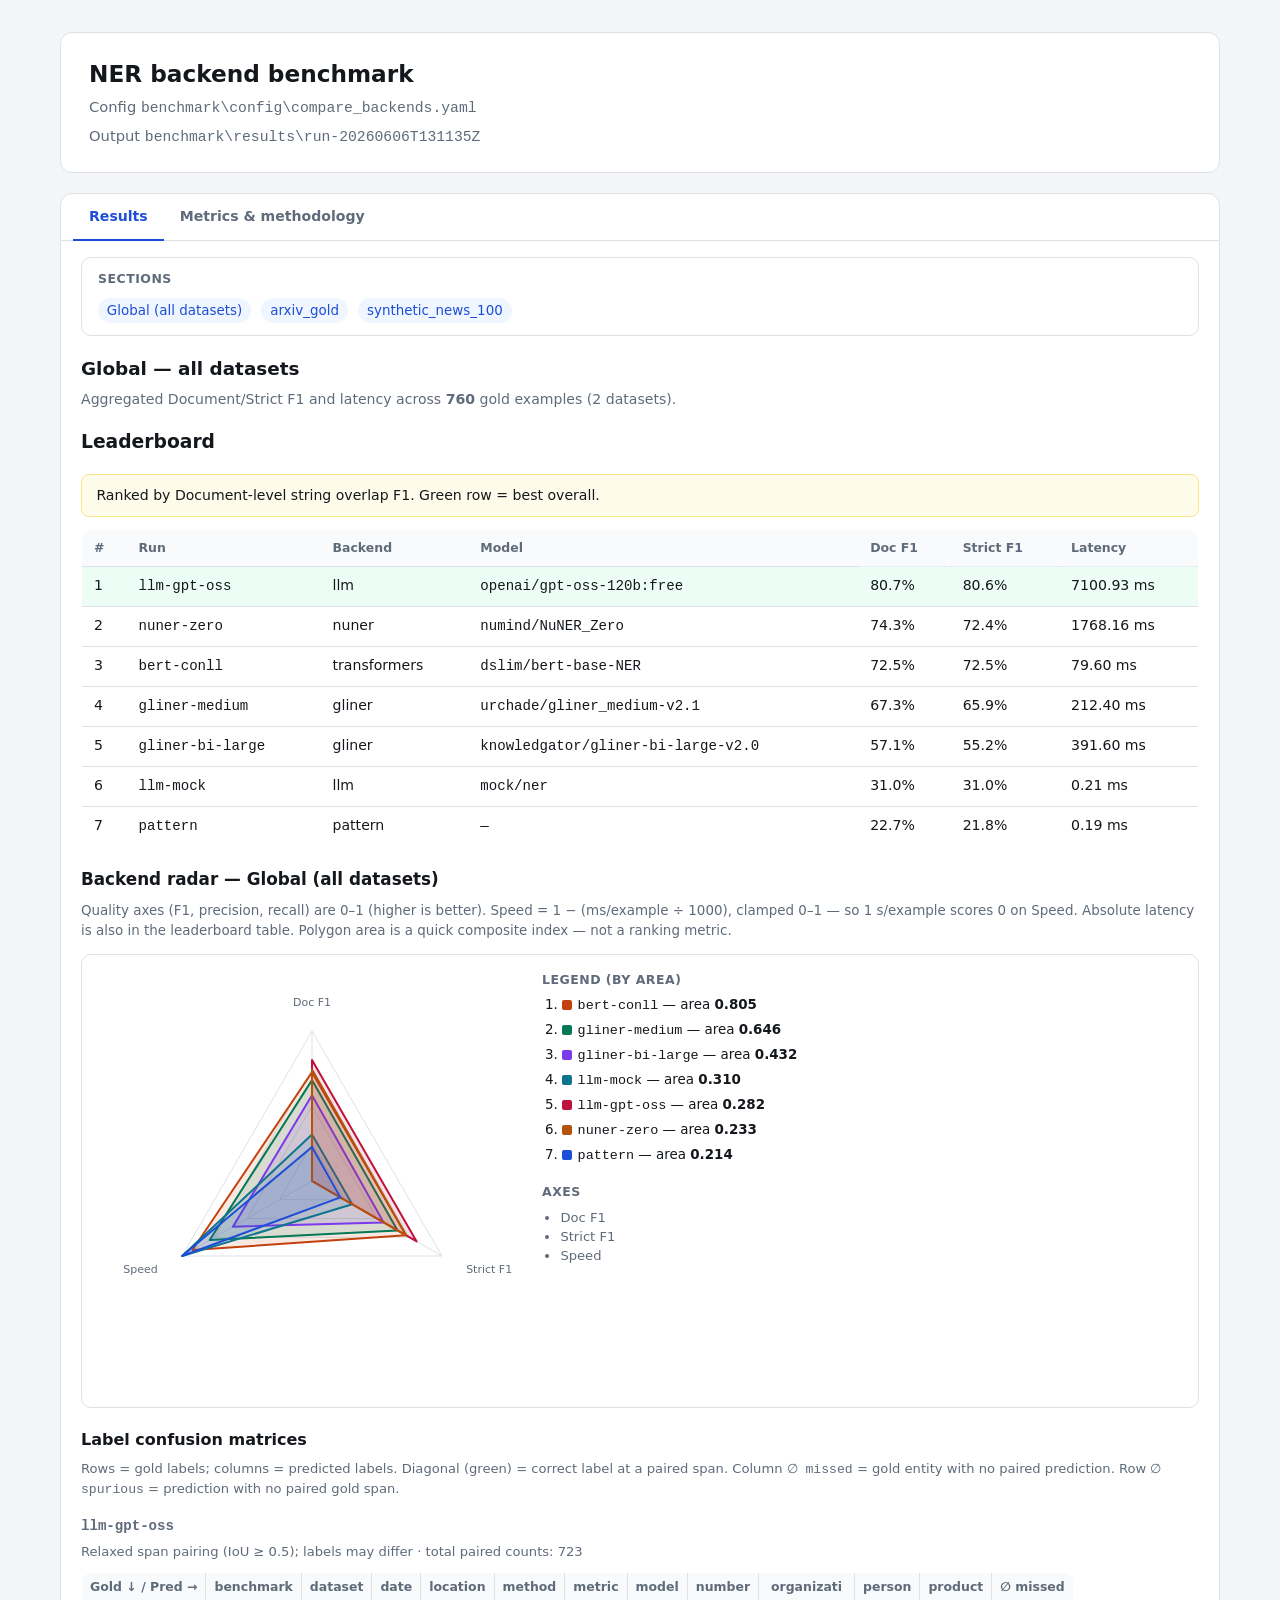
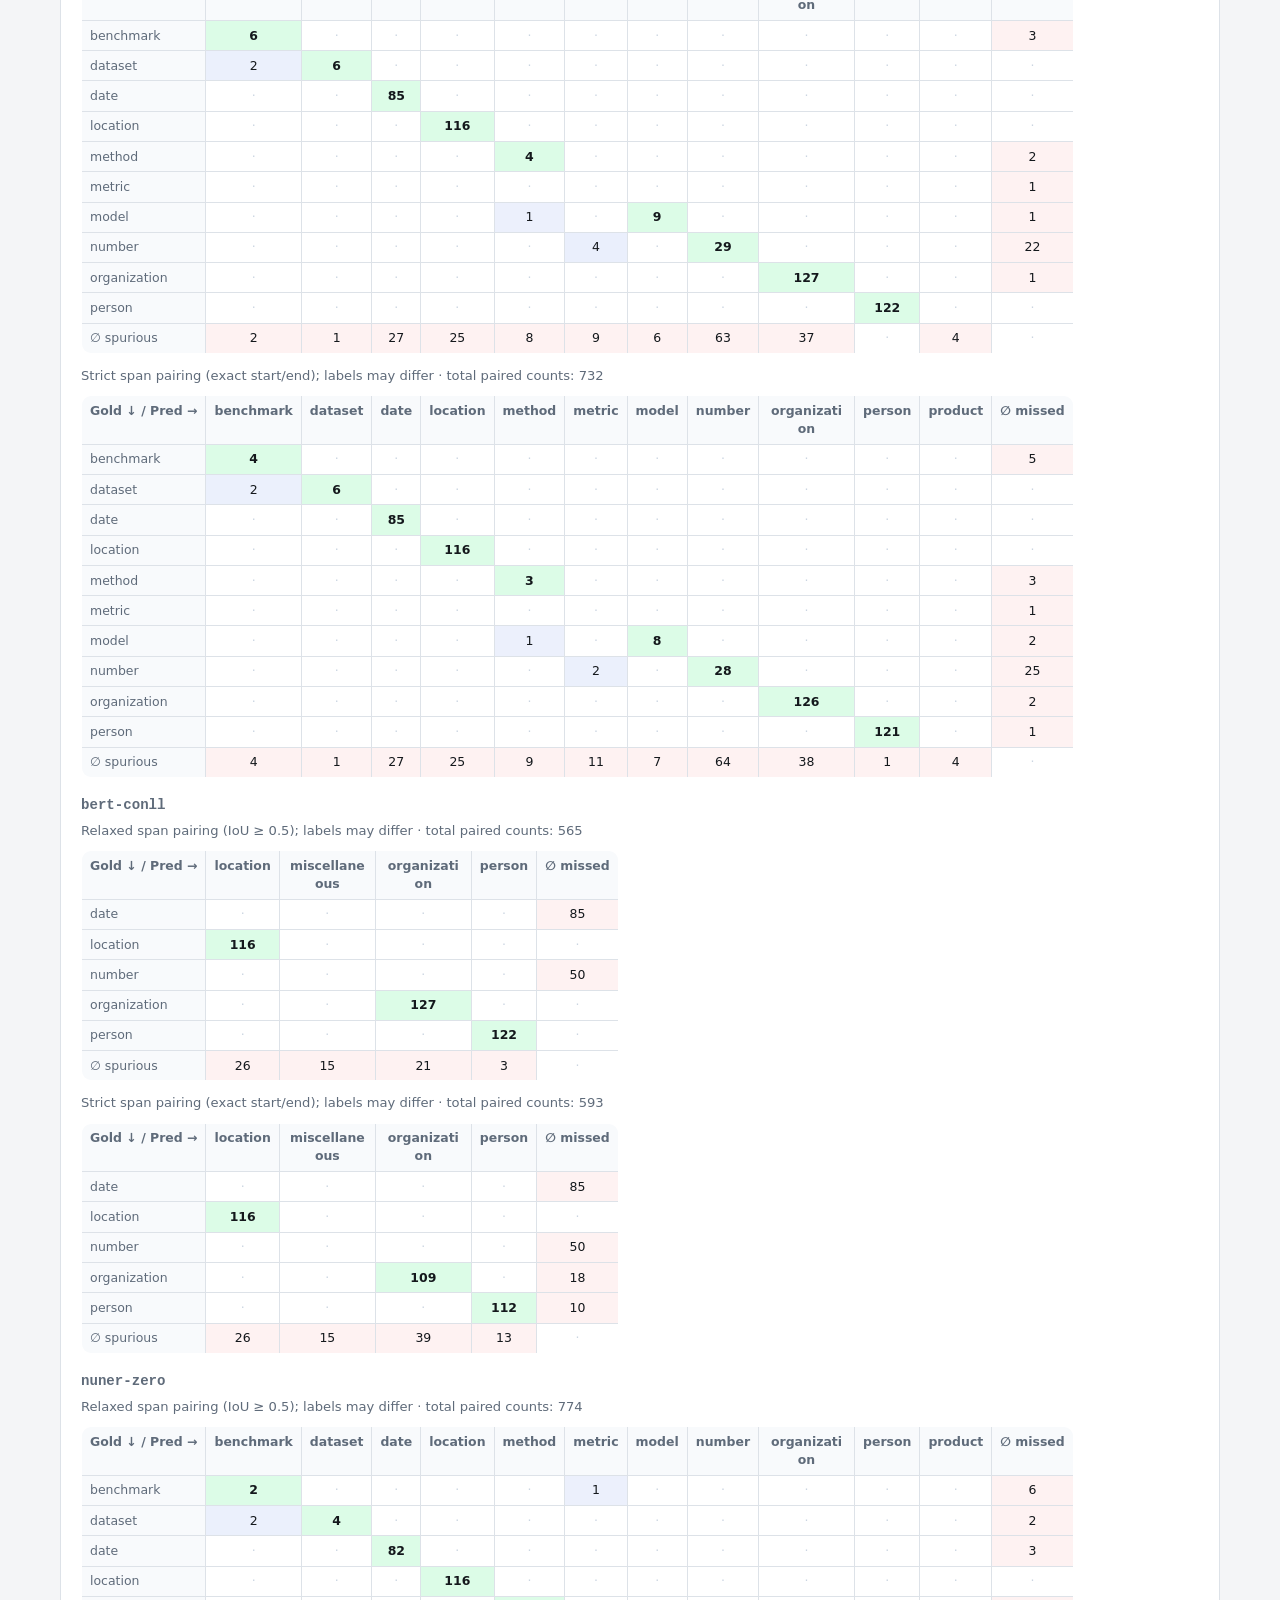
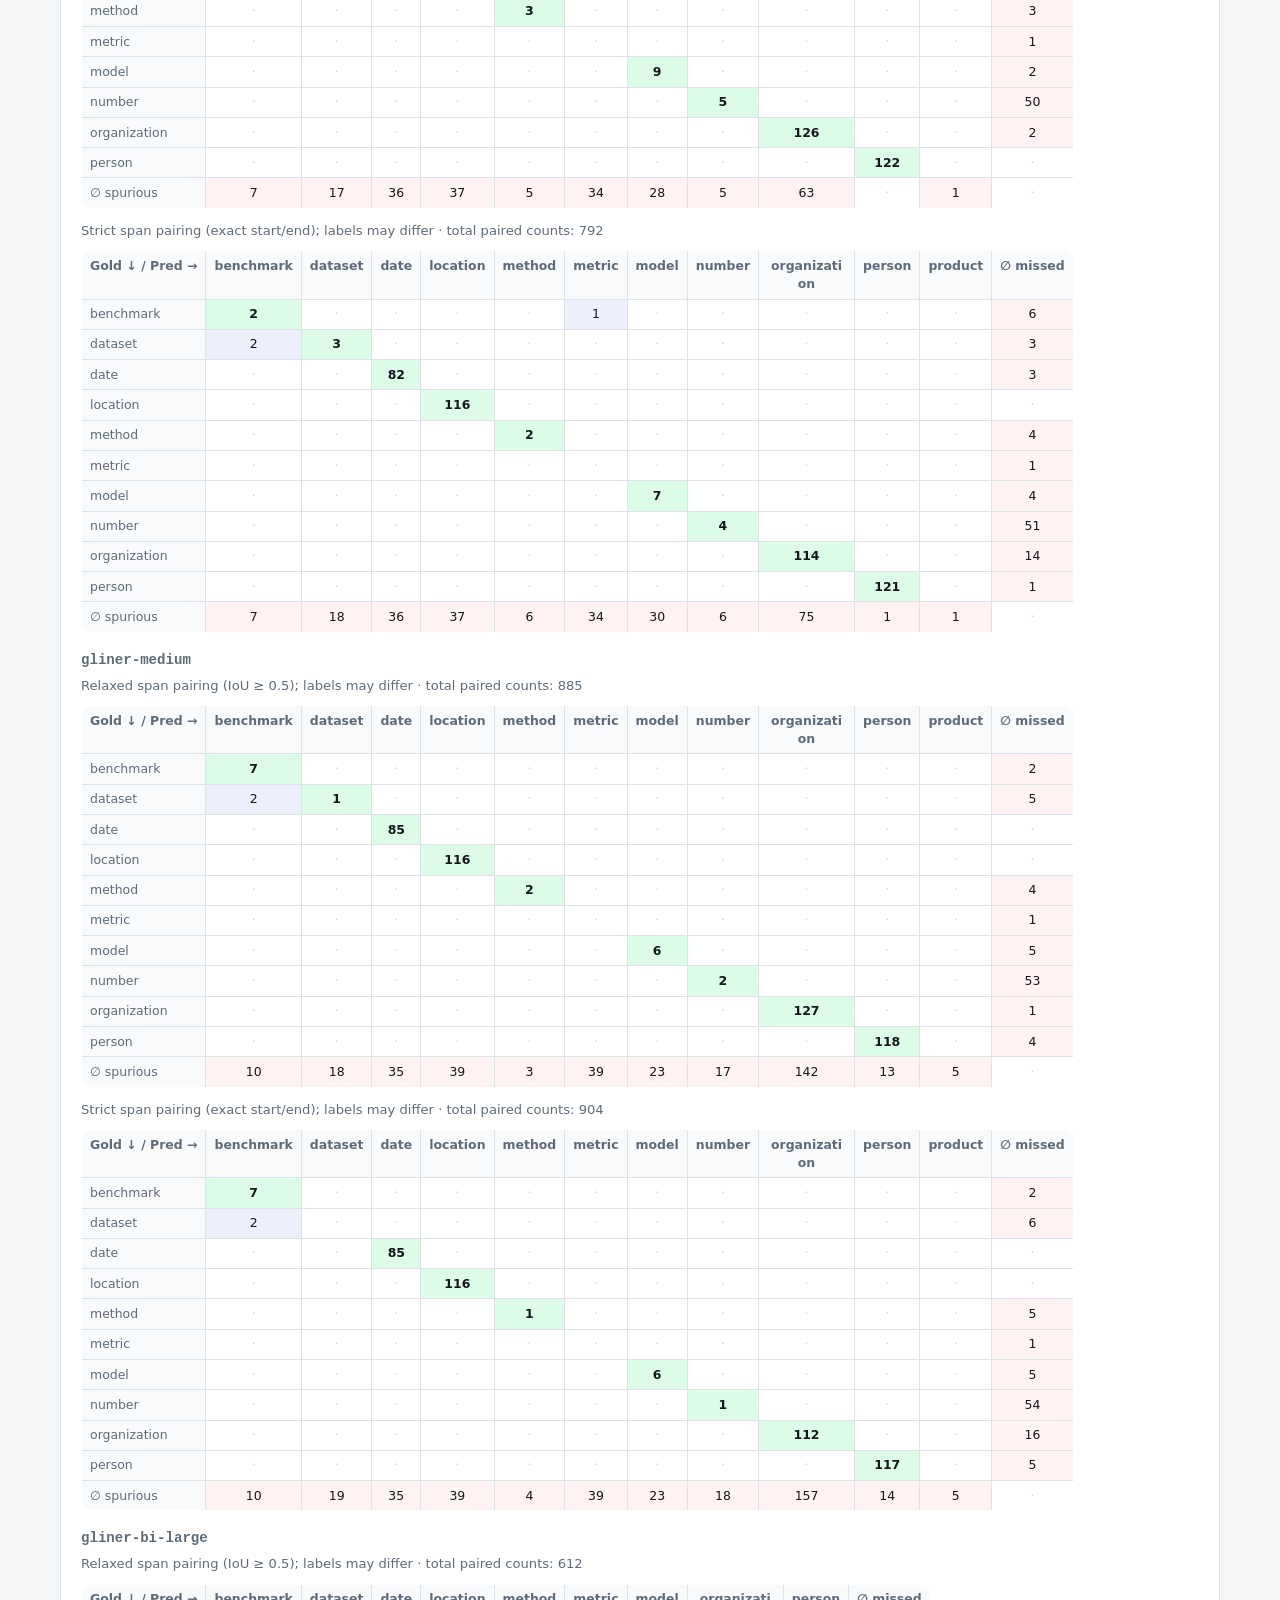
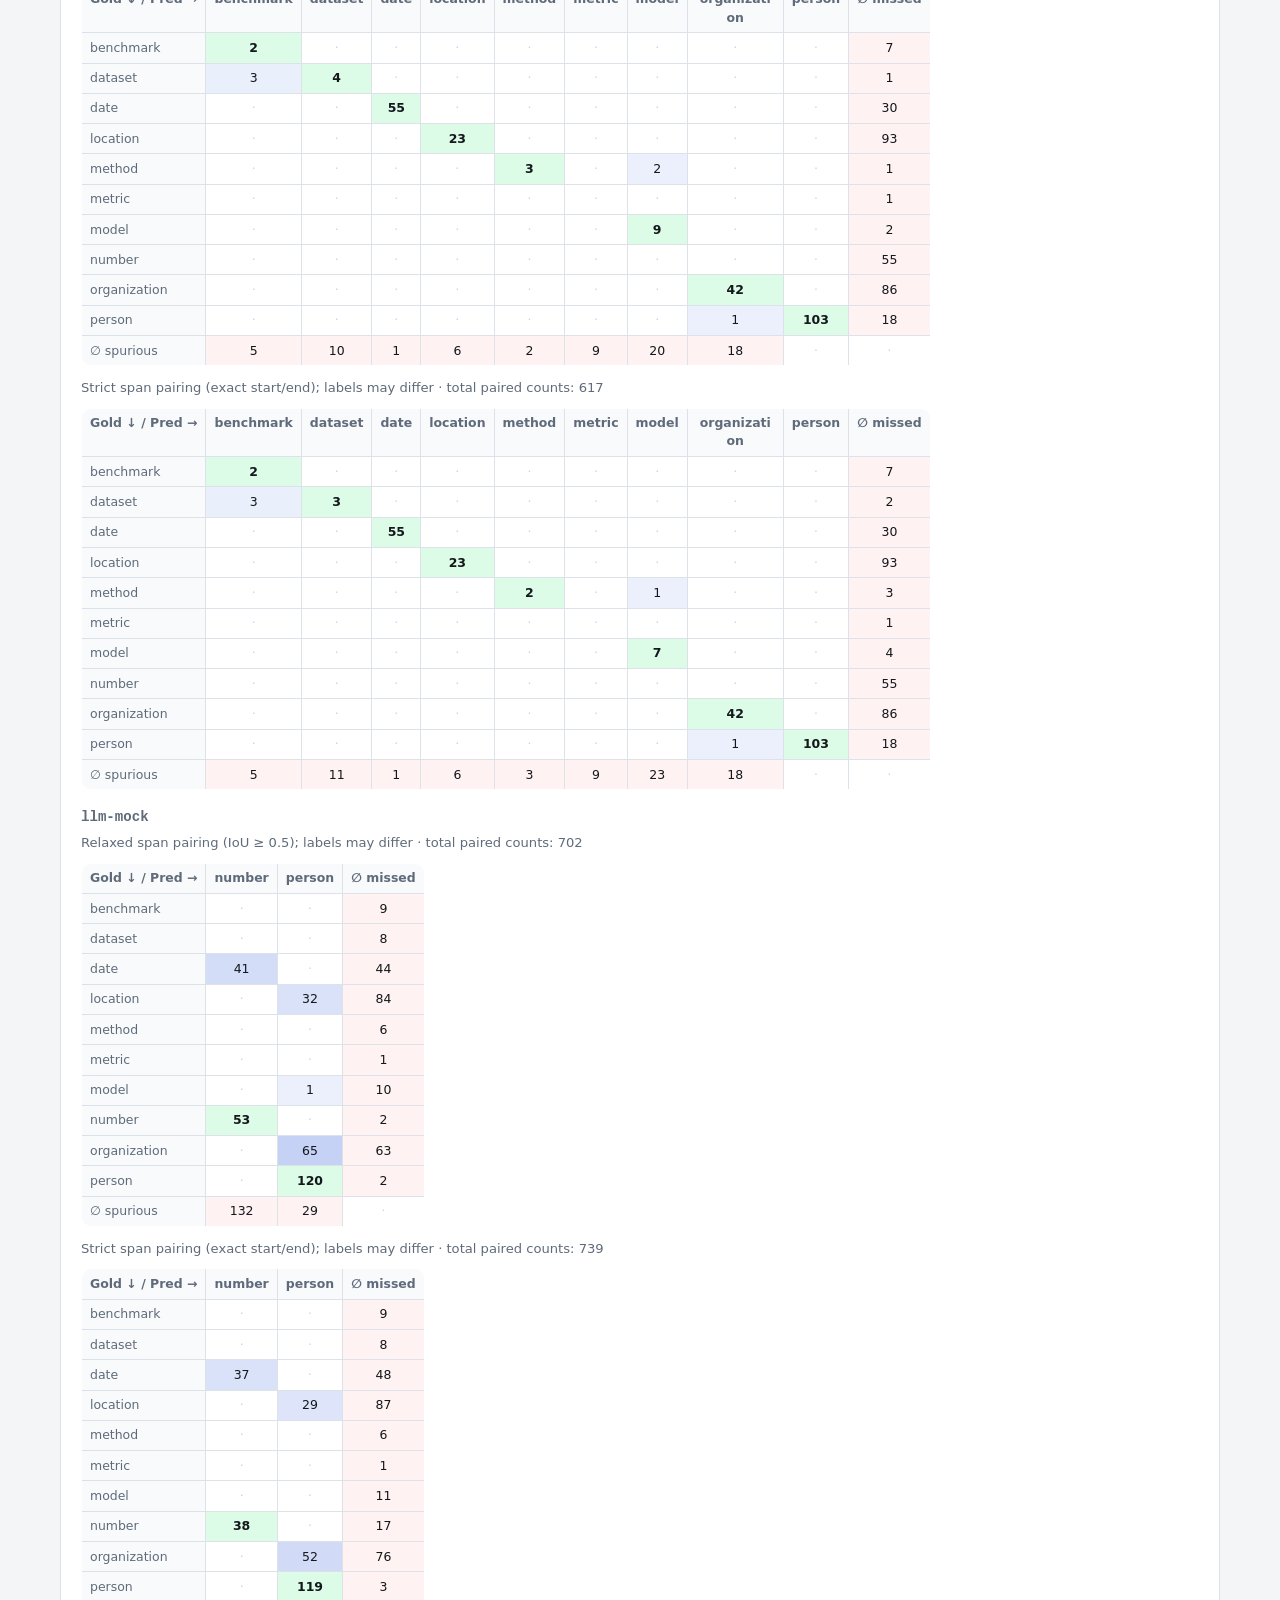
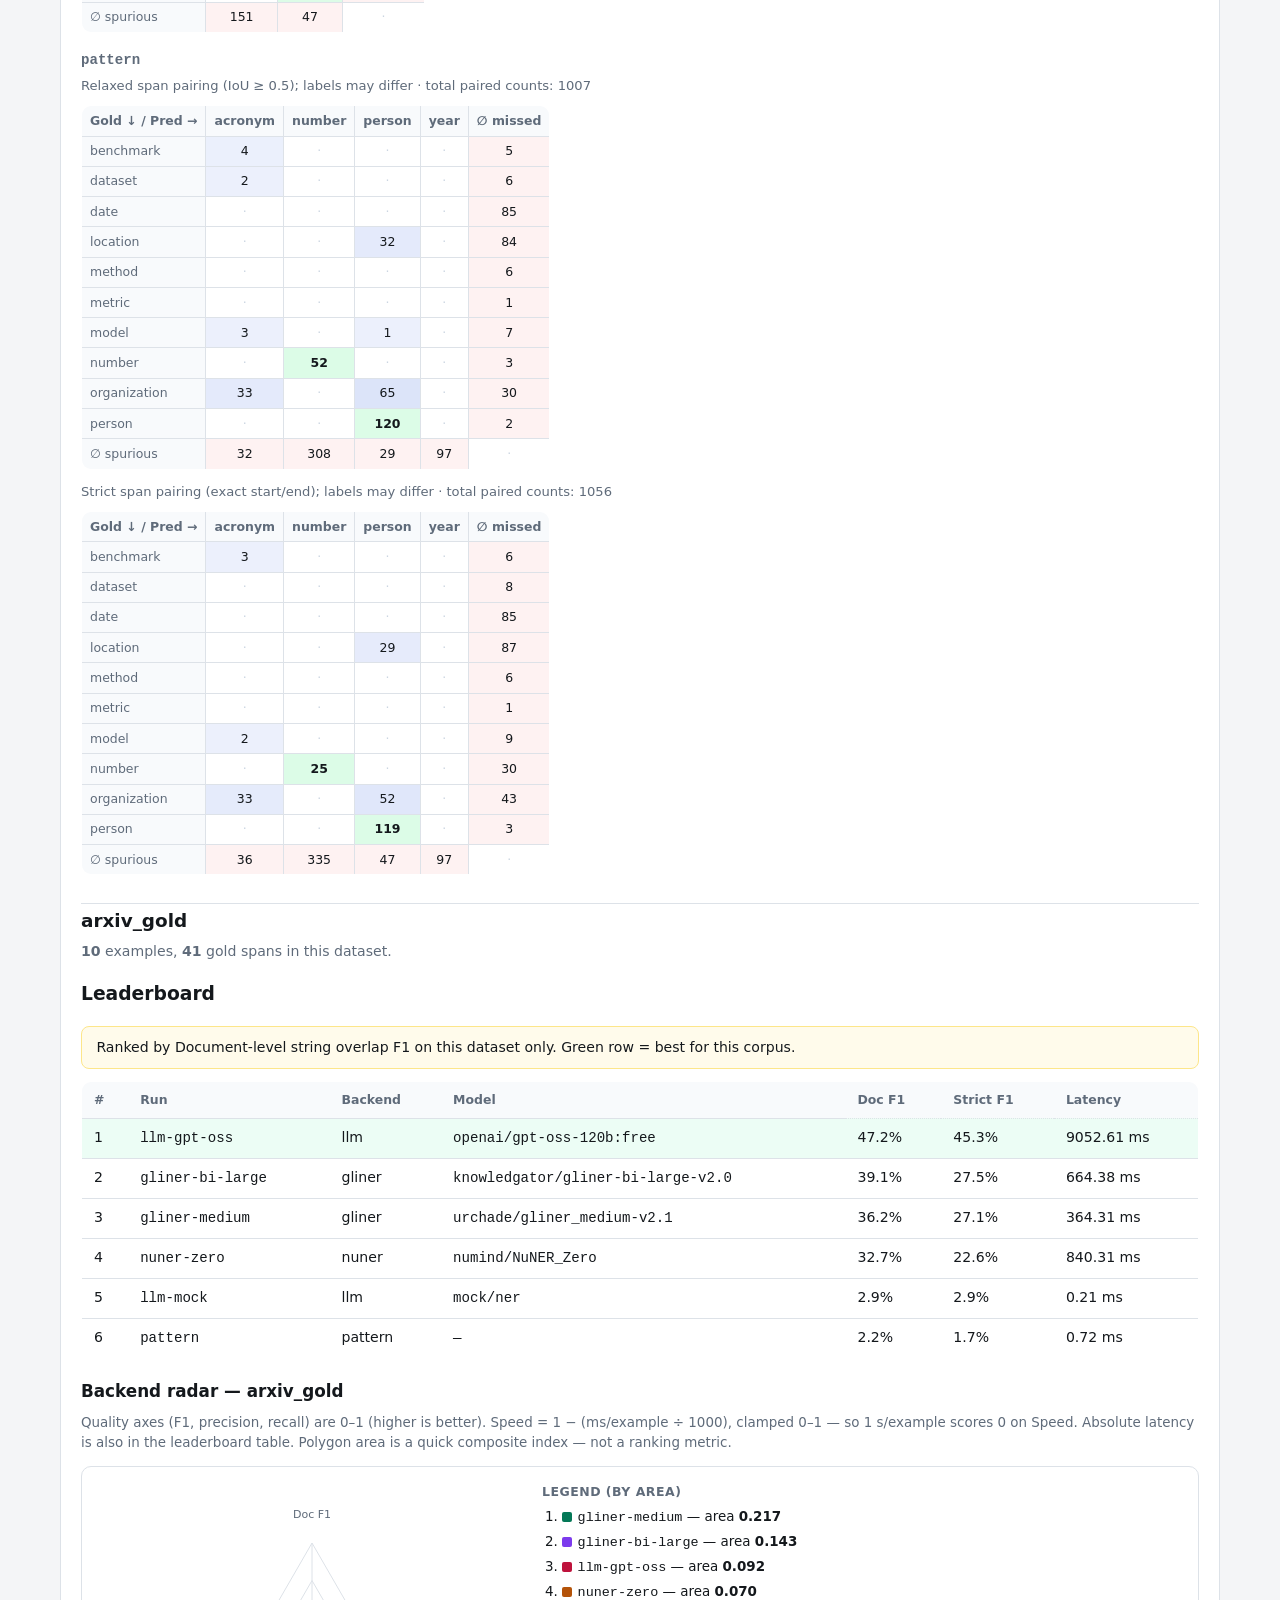
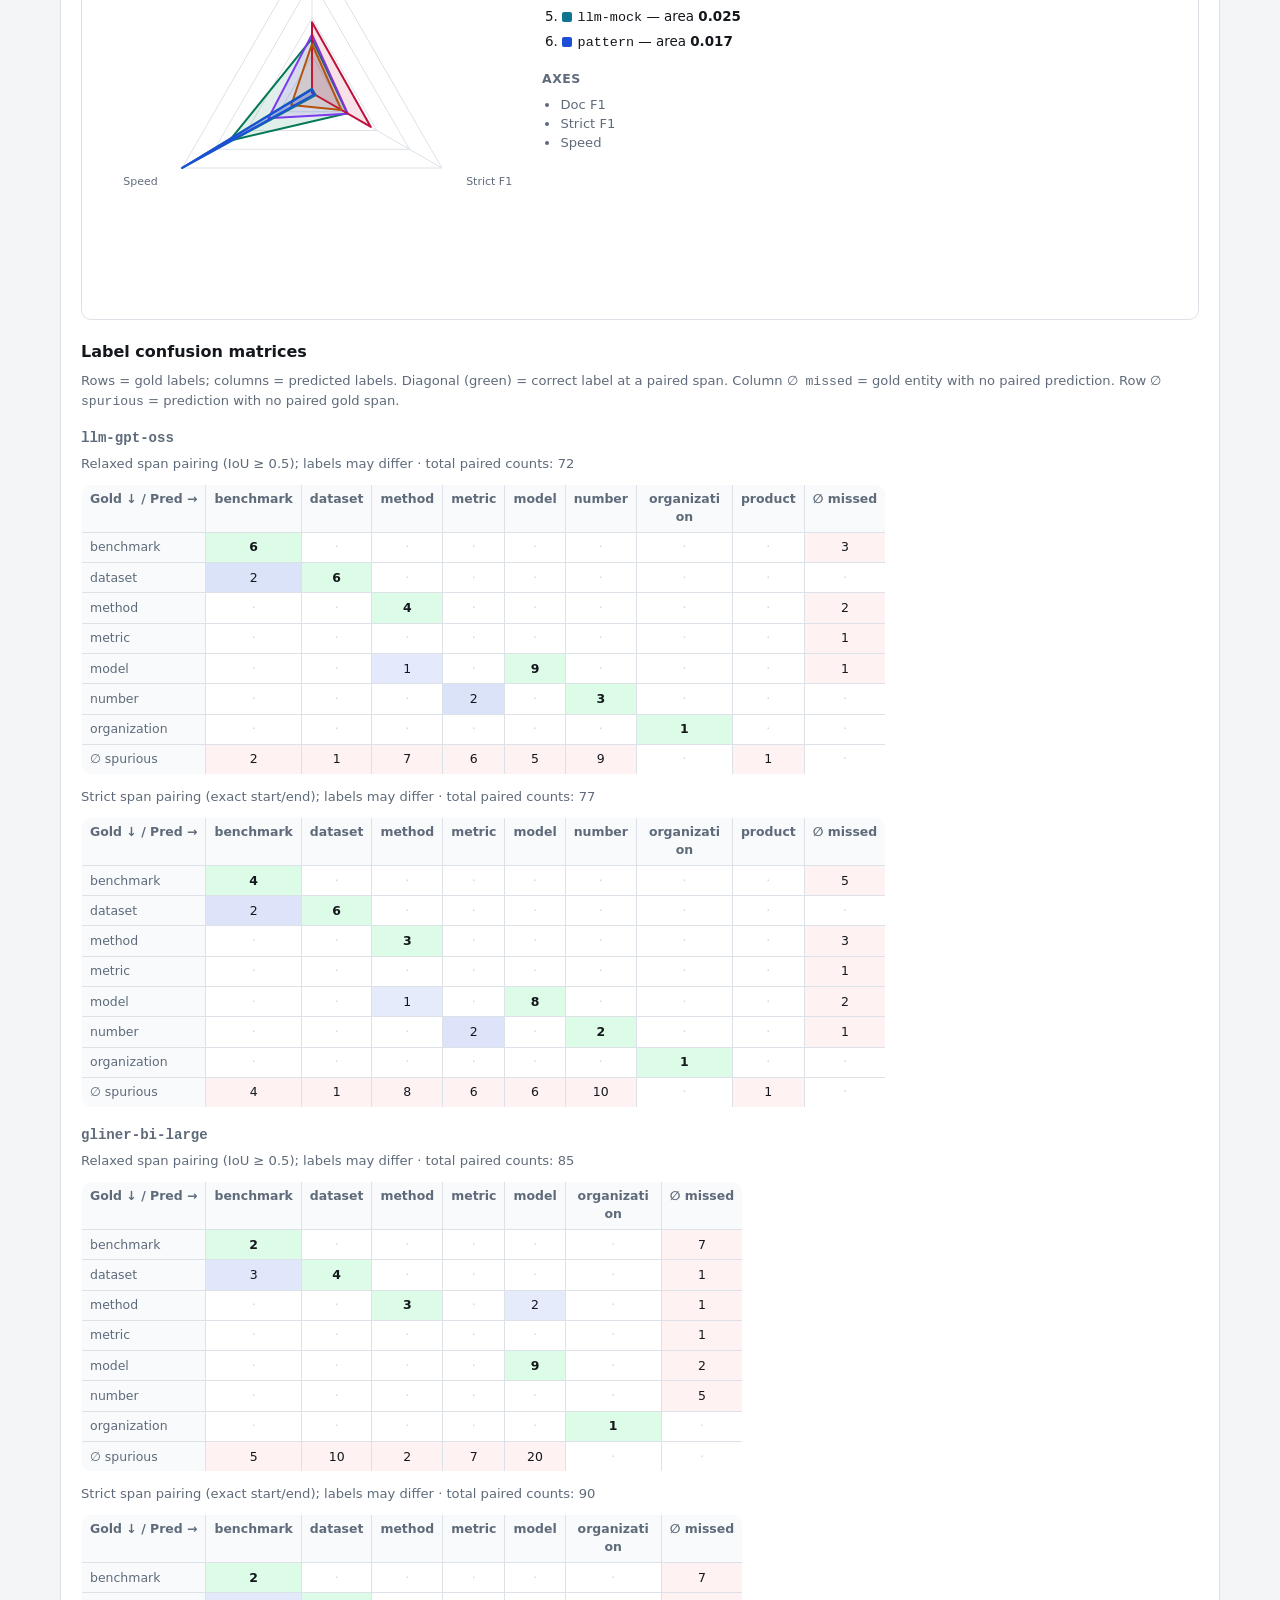
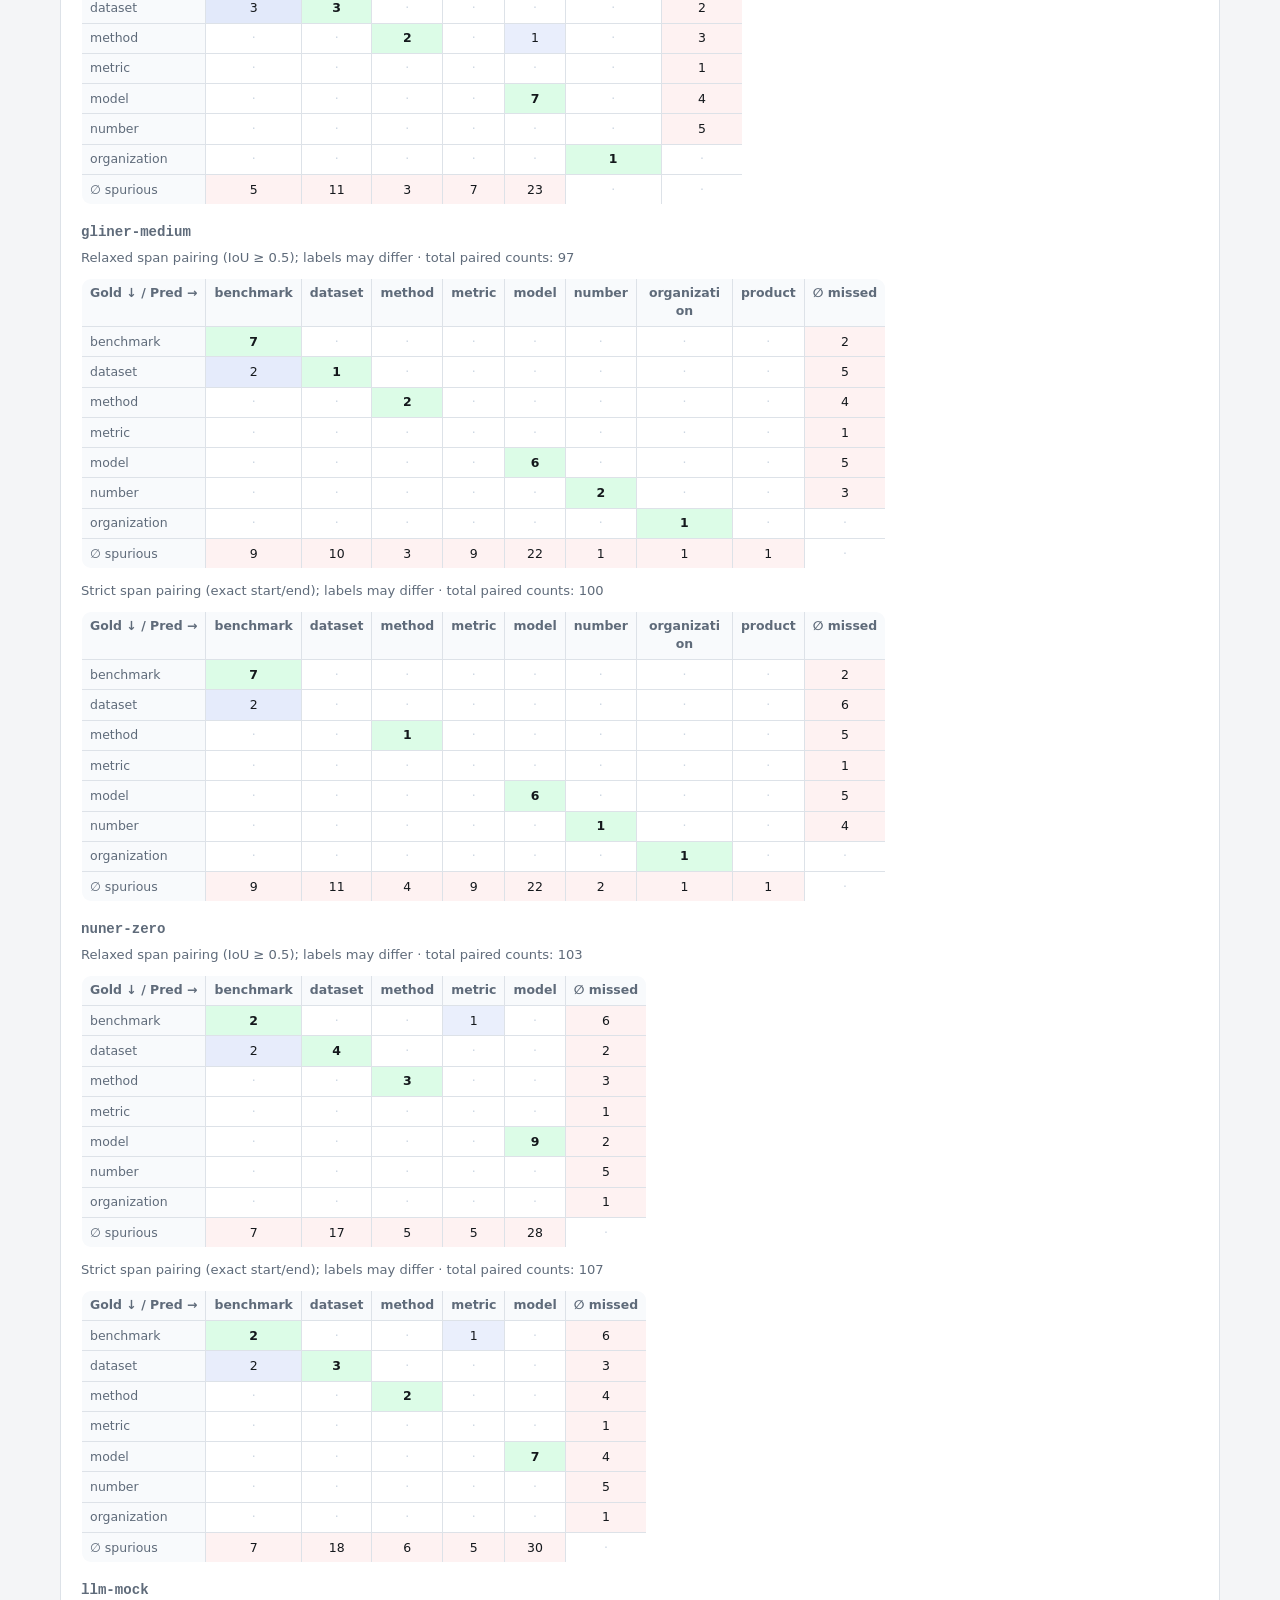
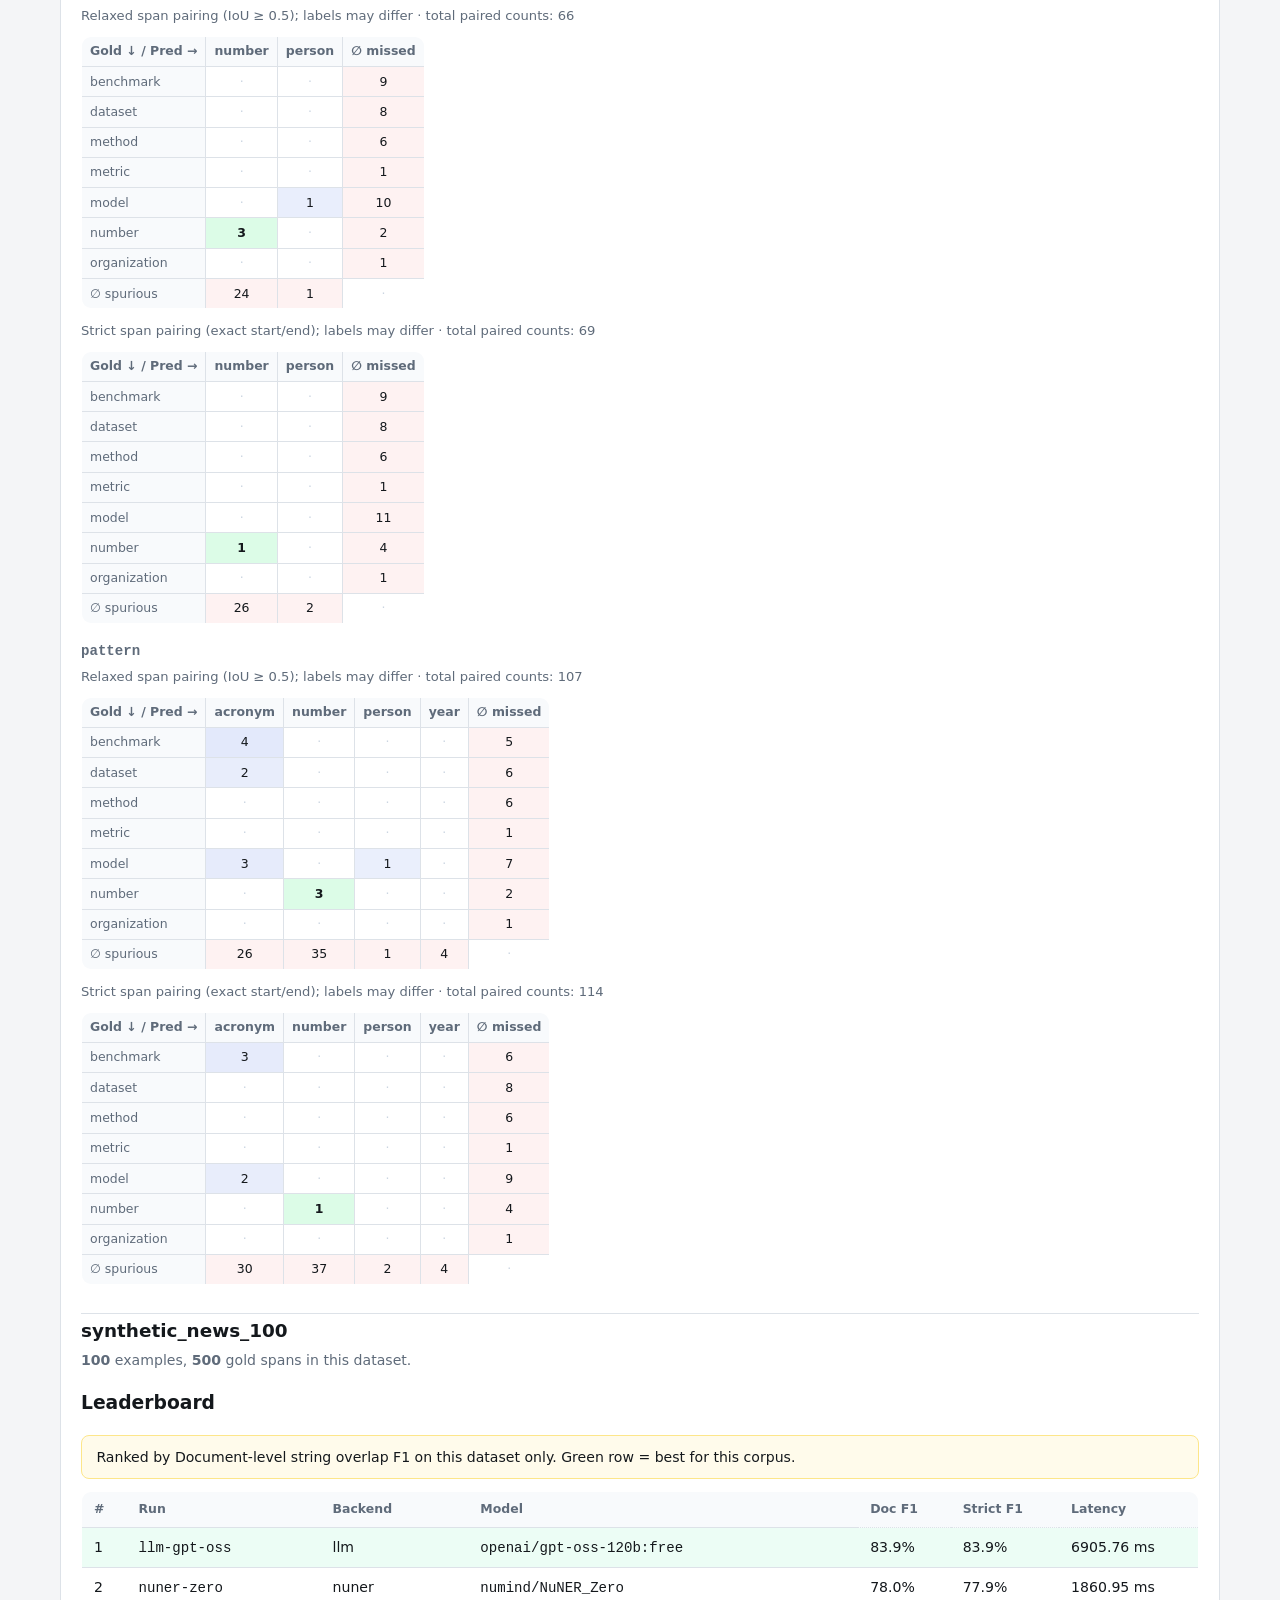
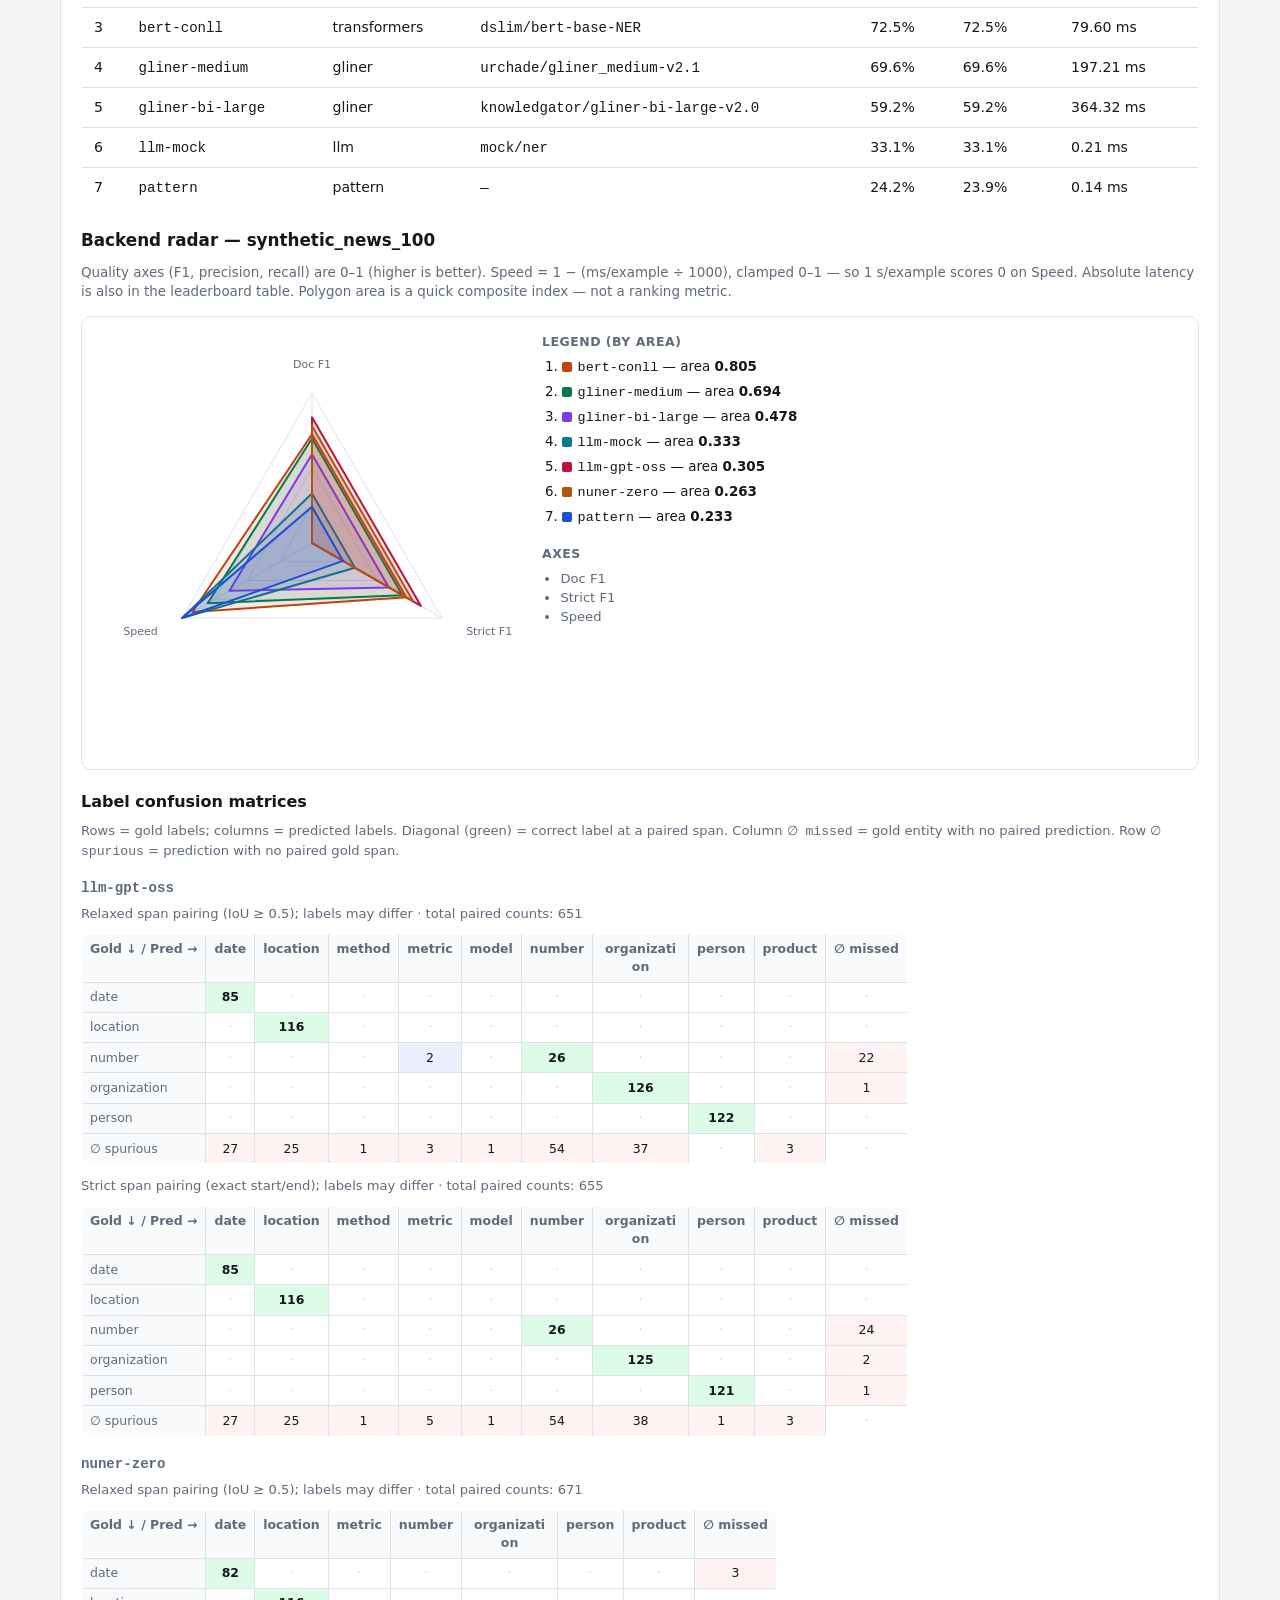
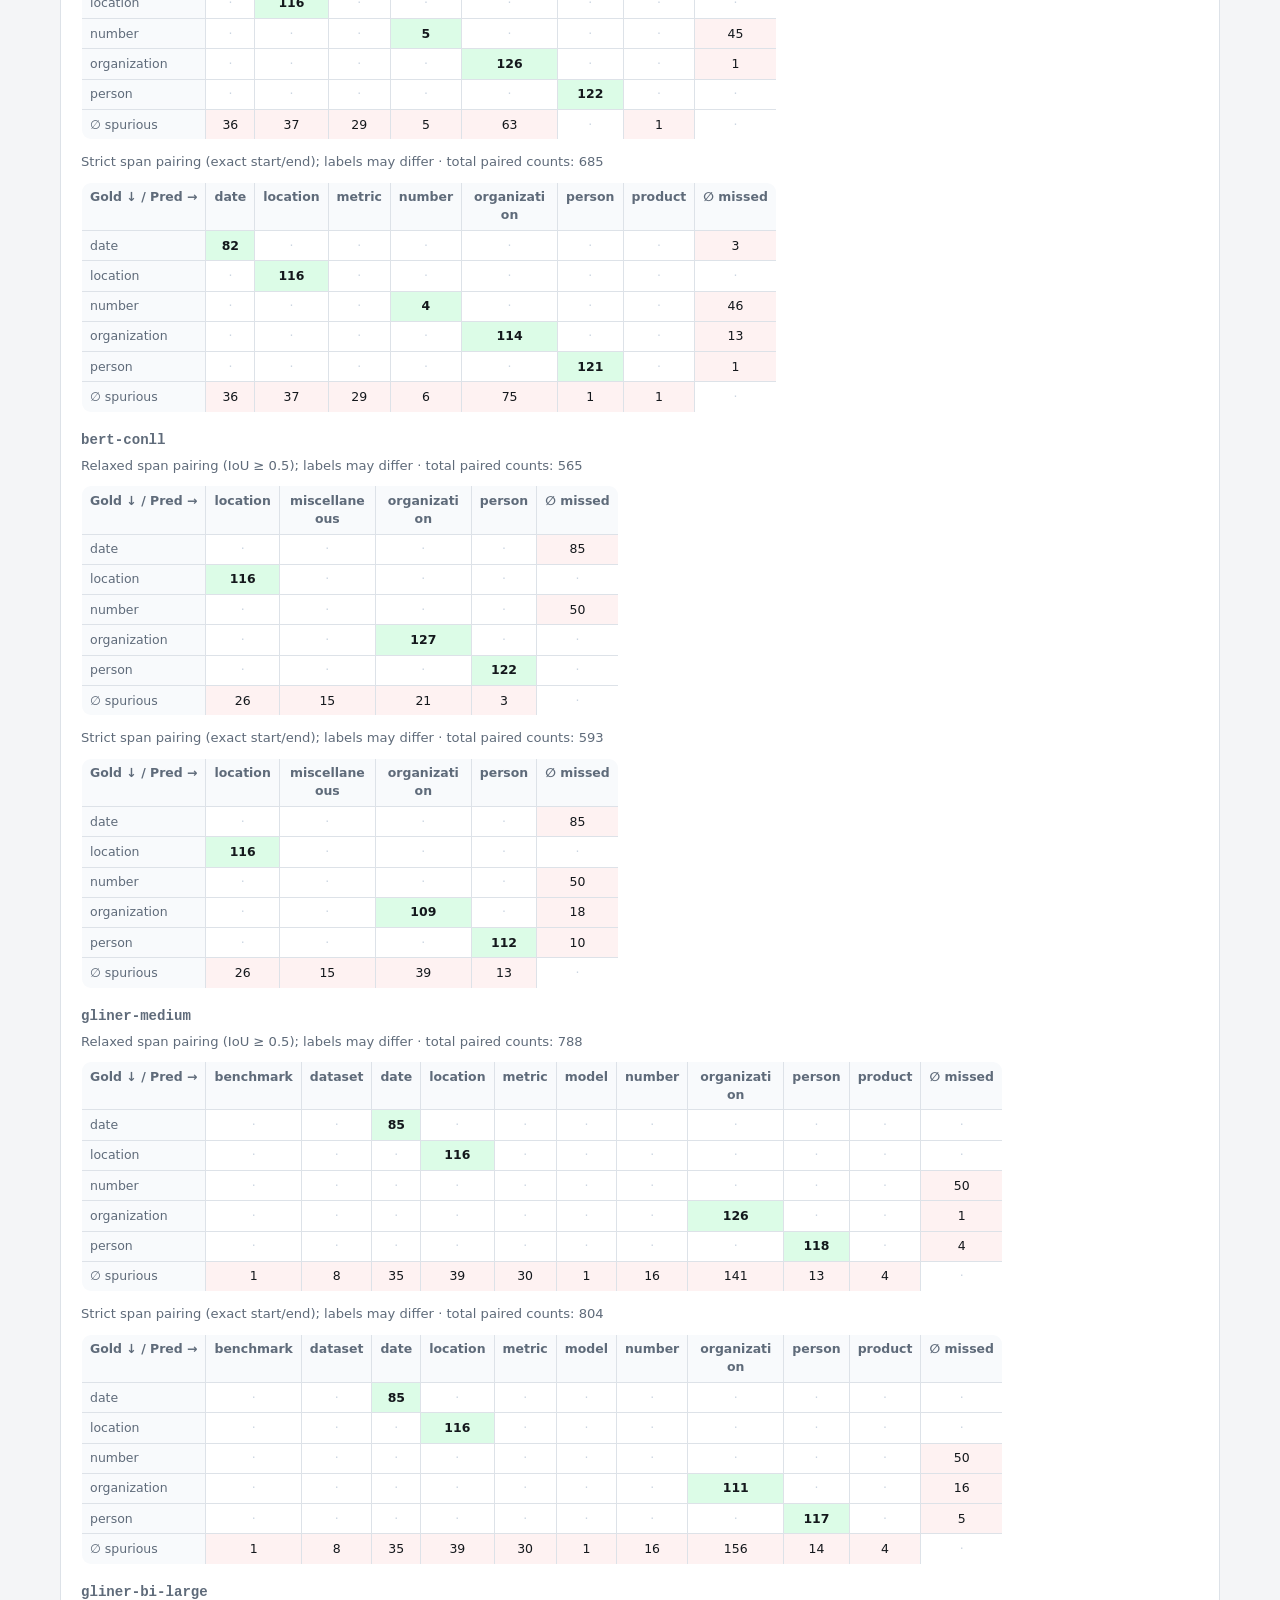
==== docs/benchmark-report/index.html @ 2d3ee268 "Add static benchmark report snapshot under docs/benchmark-report. Commit latest compare_backends res" ====
<!DOCTYPE html>
<html lang="en">
<head>
  <meta charset="utf-8" />
  <meta name="viewport" content="width=device-width, initial-scale=1" />
  <title>NER backend benchmark — ner-detector</title>
  <style>
    
    :root {
      --bg: #f4f5f7;
      --surface: #fff;
      --text: #14181c;
      --muted: #5f6b7a;
      --border: #dde2e8;
      --accent: #1d4ed8;
      --rank1: #ecfdf5;
    }
    * { box-sizing: border-box; }
    body {
      margin: 0;
      font-family: "Segoe UI", system-ui, sans-serif;
      background: var(--bg);
      color: var(--text);
      line-height: 1.45;
    }
    .wrap { max-width: 1200px; margin: 0 auto; padding: 2rem 1.25rem 3rem; }
    header.page {
      background: var(--surface);
      border: 1px solid var(--border);
      border-radius: 12px;
      padding: 1.5rem 1.75rem;
      margin-bottom: 1.25rem;
    }
    header.page h1 { margin: 0; font-size: 1.45rem; font-weight: 600; }
    header.page .sub { color: var(--muted); font-size: 0.92rem; margin: 0.35rem 0 0; }
    .notice {
      background: #fffbeb;
      border: 1px solid #fde68a;
      border-radius: 8px;
      padding: 0.65rem 0.9rem;
      font-size: 0.88rem;
      margin-bottom: 1rem;
    }
    section.block { margin-bottom: 1.5rem; }
    section.block h2 { font-size: 1.05rem; margin: 0 0 0.65rem; font-weight: 600; }
    table {
      width: 100%;
      border-collapse: collapse;
      background: var(--surface);
      border: 1px solid var(--border);
      border-radius: 10px;
      overflow: hidden;
      font-size: 0.88rem;
    }
    th, td {
      padding: 0.55rem 0.75rem;
      text-align: left;
      border-bottom: 1px solid var(--border);
      vertical-align: top;
    }
    th {
      background: #f8fafc;
      color: var(--muted);
      font-size: 0.78rem;
      font-weight: 600;
    }
    tr:last-child td { border-bottom: none; }
    tr.rank-1 { background: var(--rank1); }
    footer {
      margin-top: 1.5rem;
      text-align: center;
      font-size: 0.78rem;
      color: var(--muted);
    }
    th[title] { cursor: help; border-bottom: 1px dotted var(--border); }
    .report-tabs section.block { margin-bottom: 1.25rem; }
    .report-tabs section.block:last-child { margin-bottom: 0; }
    .report-tabs .notice { margin-bottom: 0.75rem; }
    .report-index {
      display: flex; flex-wrap: wrap; gap: 0.45rem 0.65rem;
      background: var(--surface); border: 1px solid var(--border);
      border-radius: 10px; padding: 0.75rem 1rem; margin-bottom: 1.25rem;
    }
    .report-index a {
      font-size: 0.84rem; color: var(--accent); text-decoration: none;
      padding: 0.2rem 0.55rem; border-radius: 999px; background: #eff6ff;
    }
    .report-index a:hover { text-decoration: underline; }
    .report-index .index-label {
      width: 100%; margin: 0 0 0.15rem; font-size: 0.78rem; font-weight: 600;
      color: var(--muted); text-transform: uppercase; letter-spacing: 0.04em;
    }
    .dataset-section {
      scroll-margin-top: 1rem;
      padding-top: 0.25rem;
      border-top: 1px solid var(--border);
      margin-top: 1.75rem;
    }
    .dataset-section:first-of-type { border-top: none; margin-top: 0; padding-top: 0; }
    .dataset-section > h2 { font-size: 1.15rem; margin: 0 0 0.35rem; }
    .dataset-section .section-sub {
      color: var(--muted); font-size: 0.88rem; margin: 0 0 0.85rem;
    }

    .confusion-section { margin-top: 1.25rem; }
    .confusion-section h3 { font-size: 1rem; margin: 0 0 0.5rem; }
    .confusion-section h4 {
      font-size: 0.88rem; font-weight: 600; margin: 1rem 0 0.35rem;
      color: var(--muted);
    }
    .confusion-note {
      font-size: 0.82rem; color: var(--muted); margin: 0 0 0.65rem;
    }
    .confusion-wrap {
      overflow-x: auto; margin-bottom: 0.75rem;
    }
    table.confusion-matrix {
      width: auto; min-width: 280px; border-collapse: collapse;
      font-size: 0.78rem;
    }
    table.confusion-matrix th, table.confusion-matrix td {
      padding: 0.35rem 0.5rem; text-align: center; border: 1px solid var(--border);
      min-width: 2.5rem;
    }
    table.confusion-matrix th.corner {
      text-align: left; background: #f8fafc; font-weight: 600;
    }
    table.confusion-matrix th.col-head {
      writing-mode: horizontal-tb; max-width: 6rem;
      word-break: break-word; background: #f8fafc;
    }
    table.confusion-matrix th.row-head {
      text-align: left; background: #f8fafc; font-weight: 500;
      white-space: nowrap;
    }
    table.confusion-matrix td.cell-zero { color: #cbd5e1; }
    table.confusion-matrix td.cell-hit {
      background: #dcfce7; font-weight: 600;
    }
    table.confusion-matrix td.cell-off {
      background: #fff7ed;
    }
    table.confusion-matrix td.cell-miss, table.confusion-matrix td.cell-spurious {
      background: #fef2f2;
    }

    
    .report-tabs {
      background: var(--surface);
      border: 1px solid var(--border);
      border-radius: 12px;
      padding: 0 0 1.25rem;
      margin-bottom: 1.25rem;
    }
    .report-tabs > input.tab-input {
      position: absolute;
      opacity: 0;
      pointer-events: none;
    }
    .tab-bar {
      display: flex;
      gap: 0;
      border-bottom: 1px solid var(--border);
      padding: 0 0.75rem;
    }
    .tab-bar label {
      display: inline-block;
      padding: 0.75rem 1rem;
      margin-bottom: -1px;
      cursor: pointer;
      font-size: 0.88rem;
      font-weight: 600;
      color: var(--muted);
      border-bottom: 2px solid transparent;
    }
    .tab-bar label:hover { color: var(--text); }
    .report-tabs .tab-panel {
      display: none;
      padding: 1rem 1.25rem 0;
    }
    .method-body { font-size: 0.84rem; color: var(--muted); max-width: none; }
    .method-lead { margin: 0 0 0.65rem; color: var(--text); }
    .method-caveat {
      margin: 0 0 0.65rem; padding: 0.5rem 0.65rem; background: #fffbeb;
      border: 1px solid #fde68a; border-radius: 6px; font-size: 0.82rem;
    }
    .method-body h3 {
      margin: 0.85rem 0 0.35rem; font-size: 0.78rem; font-weight: 600; color: var(--text);
      text-transform: uppercase; letter-spacing: 0.04em;
    }
    .method-body dl { margin: 0; }
    .method-body dt { font-weight: 600; color: var(--text); margin-top: 0.45rem; font-size: 0.84rem; }
    .method-body dd { margin: 0.1rem 0 0; line-height: 1.4; }
    .method-body p { margin: 0.35rem 0 0; line-height: 1.45; }
    .method-body a { color: var(--accent); text-decoration: none; }
    .method-body a:hover { text-decoration: underline; }
    .method-body ul, .method-body ol { margin: 0.35rem 0 0; padding-left: 1.25rem; line-height: 1.45; }
    .method-body li { margin: 0.2rem 0; }
    .metric-block {
      margin: 1rem 0 0;
      padding: 0.85rem 1rem;
      background: #f8fafc;
      border: 1px solid var(--border);
      border-radius: 8px;
    }
    .metric-block h4 {
      margin: 0 0 0.5rem;
      font-size: 0.9rem;
      font-weight: 600;
      color: var(--text);
    }
    .metric-block p { margin: 0.4rem 0 0; }
    .metric-block p strong { color: var(--text); }
    .metric-block ul {
      margin: 0.35rem 0 0;
      padding-left: 1.25rem;
      line-height: 1.45;
    }
    .metric-block li { margin: 0.2rem 0; }
    .method-refs {
      margin-top: 1.25rem;
      padding-top: 1rem;
      border-top: 1px solid var(--border);
      font-size: 0.8rem;
    }
    .method-refs h3 { margin: 0 0 0.5rem; font-size: 0.78rem; }
    .method-refs ul { margin: 0; padding-left: 1.25rem; line-height: 1.5; }
    .run-spec {
      margin: 0.5rem 0 0;
      padding: 0.5rem 0.65rem;
      background: var(--surface);
      border: 1px solid var(--border);
      border-radius: 6px;
      font-size: 0.82rem;
    }
    .run-spec code { font-size: 0.8rem; }

    #ner-bench-results:checked ~ .tab-bar label[for="ner-bench-results"],
    #ner-bench-methodology:checked ~ .tab-bar label[for="ner-bench-methodology"] {
      color: var(--accent);
      border-bottom-color: var(--accent);
    }
    #ner-bench-results:checked ~ .tab-panel-results { display: block; }
    #ner-bench-methodology:checked ~ .tab-panel-methodology { display: block; }

    
    
    .radar-section { margin-bottom: 1.5rem; }
    .radar-note {
      font-size: 0.84rem; color: var(--muted); margin: 0 0 0.85rem; line-height: 1.45;
    }
    .radar-layout {
      display: flex; flex-wrap: wrap; gap: 1.25rem; align-items: flex-start;
      background: var(--surface); border: 1px solid var(--border); border-radius: 10px;
      padding: 1rem 1.25rem;
    }
    .radar-figure { margin: 0; flex: 0 0 auto; }
    .radar-chart { display: block; max-width: 100%; height: auto; }
    .radar-grid { fill: none; stroke: var(--border); stroke-width: 1; }
    .radar-spoke { stroke: var(--border); stroke-width: 1; }
    .radar-axis-label {
      font-size: 11px; fill: var(--muted); font-family: "Segoe UI", system-ui, sans-serif;
    }
    .radar-model { fill-opacity: 0.12; stroke-width: 2; stroke-linejoin: round; }
    .radar-side { flex: 1 1 220px; min-width: 200px; }
    .radar-subhead {
      margin: 0 0 0.4rem; font-size: 0.78rem; font-weight: 600;
      text-transform: uppercase; letter-spacing: 0.04em; color: var(--muted);
    }
    .radar-legend { margin: 0 0 1rem; padding-left: 1.25rem; font-size: 0.84rem; line-height: 1.55; }
    .radar-legend li { margin: 0.2rem 0; }
    .radar-swatch {
      display: inline-block; width: 10px; height: 10px; border-radius: 2px;
      margin-right: 0.35rem; vertical-align: middle;
    }
    .radar-axes-list { margin: 0; padding-left: 1.15rem; font-size: 0.82rem; color: var(--muted); }

    
    .err { color: #b91c1c; font-size: 0.84rem; }
  </style>
</head>
<body>
  <div class="wrap">
    <header class="page">
      <h1>NER backend benchmark</h1>
      <p class="sub">Config <code>benchmark\config\compare_backends.yaml</code></p>
      <p class="sub">Output <code>benchmark\results\run-20260606T131135Z</code></p>
      
    </header>

    
    <div class="report-tabs">
      <input type="radio" name="ner-bench-tab" id="ner-bench-results" class="tab-input" checked>
      
      <input type="radio" name="ner-bench-tab" id="ner-bench-methodology" class="tab-input">
      <nav class="tab-bar" aria-label="Report sections">
        <label for="ner-bench-results">Results</label>
        
        <label for="ner-bench-methodology">Metrics &amp; methodology</label>
      </nav>
      <div class="tab-panel tab-panel-results">
    
    
    
    <nav class="report-index" aria-label="Report sections">
      <p class="index-label">Sections</p>
      <a href="#global">Global (all datasets)</a><a href="#dataset-arxiv-gold">arxiv_gold</a><a href="#dataset-synthetic-news-100">synthetic_news_100</a>
    </nav>
    
    
    <section class="dataset-section" id="global">
      <h2>Global — all datasets</h2>
      <p class="section-sub">Aggregated Document/Strict F1 and latency across
      <strong>760</strong> gold examples (2 datasets).</p>
      <section class="block">
        <h3>Leaderboard</h3>
        <p class="notice">Ranked by Document-level string overlap F1. Green row = best overall.</p>
        
      <table>
        <thead>
          <tr>
            <th>#</th>
            <th>Run</th>
            
            <th>Backend</th>
            <th>Model</th>
            <th title="Document-level unique string match">Doc F1</th>
            <th title="Exact span + unified label match">Strict F1</th>
            <th title="Wall-clock ms per example (inference; load time reported separately in metrics.json)">Latency</th>
          </tr>
        </thead>
        <tbody><tr class='rank-1'><td>1</td><td><code>llm-gpt-oss</code></td><td>llm</td><td><code>openai/gpt-oss-120b:free</code></td><td>80.7%</td><td>80.6%</td><td>7100.93 ms</td></tr><tr class=''><td>2</td><td><code>nuner-zero</code></td><td>nuner</td><td><code>numind/NuNER_Zero</code></td><td>74.3%</td><td>72.4%</td><td>1768.16 ms</td></tr><tr class=''><td>3</td><td><code>bert-conll</code></td><td>transformers</td><td><code>dslim/bert-base-NER</code></td><td>72.5%</td><td>72.5%</td><td>79.60 ms</td></tr><tr class=''><td>4</td><td><code>gliner-medium</code></td><td>gliner</td><td><code>urchade/gliner_medium-v2.1</code></td><td>67.3%</td><td>65.9%</td><td>212.40 ms</td></tr><tr class=''><td>5</td><td><code>gliner-bi-large</code></td><td>gliner</td><td><code>knowledgator/gliner-bi-large-v2.0</code></td><td>57.1%</td><td>55.2%</td><td>391.60 ms</td></tr><tr class=''><td>6</td><td><code>llm-mock</code></td><td>llm</td><td><code>mock/ner</code></td><td>31.0%</td><td>31.0%</td><td>0.21 ms</td></tr><tr class=''><td>7</td><td><code>pattern</code></td><td>pattern</td><td><code>—</code></td><td>22.7%</td><td>21.8%</td><td>0.19 ms</td></tr></tbody>
      </table>
    
      </section>
      
    <section class="block radar-section">
      <h2>Backend radar — Global (all datasets)</h2>
      <p class="radar-note">Quality axes (F1, precision, recall) are 0–1 (higher is better).
      Speed = 1 − (ms/example ÷ 1000), clamped 0–1 — so 1 s/example scores 0 on Speed.
      Absolute latency is also in the leaderboard table. Polygon area is a quick composite index —
      not a ranking metric.</p>
      
      <div class="radar-layout">
        <figure class="radar-figure">
          <svg class="radar-chart" viewBox="0 0 420 420" width="420" height="420" role="img"
               aria-label="Radar chart for Global (all datasets)">
            <polygon points="210.00,172.50 242.48,228.75 177.52,228.75" class="radar-grid" /><polygon points="210.00,135.00 274.95,247.50 145.05,247.50" class="radar-grid" /><polygon points="210.00,97.50 307.43,266.25 112.57,266.25" class="radar-grid" /><polygon points="210.00,60.00 339.90,285.00 80.10,285.00" class="radar-grid" />
            <line x1="210.00" y1="210.00" x2="210.00" y2="60.00" class="radar-spoke" /><line x1="210.00" y1="210.00" x2="339.90" y2="285.00" class="radar-spoke" /><line x1="210.00" y1="210.00" x2="80.10" y2="285.00" class="radar-spoke" />
            <polygon points="210.00,101.29 304.15,264.35 90.44,279.03" class="radar-model" fill="#c2410c" stroke="#c2410c" /><polygon points="210.00,109.10 295.58,259.41 107.69,269.07" class="radar-model" fill="#047857" stroke="#047857" /><polygon points="210.00,124.34 281.68,251.39 130.97,255.63" class="radar-model" fill="#7c3aed" stroke="#7c3aed" /><polygon points="210.00,163.55 250.23,233.22 80.12,284.98" class="radar-model" fill="#0e7490" stroke="#0e7490" /><polygon points="210.00,88.93 314.64,270.41 210.00,210.00" class="radar-model" fill="#be123c" stroke="#be123c" /><polygon points="210.00,98.52 304.04,264.29 210.00,210.00" class="radar-model" fill="#b45309" stroke="#b45309" /><polygon points="210.00,176.01 238.36,226.38 80.12,284.99" class="radar-model" fill="#1d4ed8" stroke="#1d4ed8" />
            <text x="210.00" y="32.00" text-anchor="middle" dominant-baseline="middle" class="radar-axis-label">Doc F1</text><text x="364.15" y="299.00" text-anchor="start" dominant-baseline="middle" class="radar-axis-label">Strict F1</text><text x="55.85" y="299.00" text-anchor="end" dominant-baseline="middle" class="radar-axis-label">Speed</text>
          </svg>
        </figure>
        <div class="radar-side">
          <h3 class="radar-subhead">Legend (by area)</h3>
          <ol class="radar-legend"><li><span class="radar-swatch" style="background:#c2410c"></span><code>bert-conll</code> — area <strong>0.805</strong></li><li><span class="radar-swatch" style="background:#047857"></span><code>gliner-medium</code> — area <strong>0.646</strong></li><li><span class="radar-swatch" style="background:#7c3aed"></span><code>gliner-bi-large</code> — area <strong>0.432</strong></li><li><span class="radar-swatch" style="background:#0e7490"></span><code>llm-mock</code> — area <strong>0.310</strong></li><li><span class="radar-swatch" style="background:#be123c"></span><code>llm-gpt-oss</code> — area <strong>0.282</strong></li><li><span class="radar-swatch" style="background:#b45309"></span><code>nuner-zero</code> — area <strong>0.233</strong></li><li><span class="radar-swatch" style="background:#1d4ed8"></span><code>pattern</code> — area <strong>0.214</strong></li></ol>
          <h3 class="radar-subhead">Axes</h3>
          <ul class="radar-axes-list"><li>Doc F1</li><li>Strict F1</li><li>Speed</li></ul>
        </div>
      </div>
    </section>
    
      
    <section class="block confusion-section">
      <h3>Label confusion matrices</h3>
      <p class="confusion-note">Rows = gold labels; columns = predicted labels.
      Diagonal (green) = correct label at a paired span. Column <code>∅ missed</code>
      = gold entity with no paired prediction. Row <code>∅ spurious</code>
      = prediction with no paired gold span.</p>
      
    <div class="confusion-run">
      <h4><code>llm-gpt-oss</code></h4>
      
    <div class="confusion-wrap">
      <p class="confusion-note">Relaxed span pairing (IoU ≥ 0.5); labels may differ · total paired counts: 723</p>
      <table class="confusion-matrix" aria-label="Relaxed span pairing (IoU ≥ 0.5); labels may differ">
        <thead>
          <tr>
            <th class="corner" scope="col">Gold ↓ / Pred →</th>
            <th class="col-head" scope="col">benchmark</th><th class="col-head" scope="col">dataset</th><th class="col-head" scope="col">date</th><th class="col-head" scope="col">location</th><th class="col-head" scope="col">method</th><th class="col-head" scope="col">metric</th><th class="col-head" scope="col">model</th><th class="col-head" scope="col">number</th><th class="col-head" scope="col">organization</th><th class="col-head" scope="col">person</th><th class="col-head" scope="col">product</th><th class="col-head" scope="col">∅ missed</th>
          </tr>
        </thead>
        <tbody>
          <tr><th class="row-head" scope="row">benchmark</th><td class="cell-hit">6</td><td class="cell-zero">·</td><td class="cell-zero">·</td><td class="cell-zero">·</td><td class="cell-zero">·</td><td class="cell-zero">·</td><td class="cell-zero">·</td><td class="cell-zero">·</td><td class="cell-zero">·</td><td class="cell-zero">·</td><td class="cell-zero">·</td><td class="cell-miss">3</td></tr><tr><th class="row-head" scope="row">dataset</th><td class="cell-off" style="background-color: rgba(29, 78, 216, 0.086);">2</td><td class="cell-hit">6</td><td class="cell-zero">·</td><td class="cell-zero">·</td><td class="cell-zero">·</td><td class="cell-zero">·</td><td class="cell-zero">·</td><td class="cell-zero">·</td><td class="cell-zero">·</td><td class="cell-zero">·</td><td class="cell-zero">·</td><td class="cell-zero">·</td></tr><tr><th class="row-head" scope="row">date</th><td class="cell-zero">·</td><td class="cell-zero">·</td><td class="cell-hit">85</td><td class="cell-zero">·</td><td class="cell-zero">·</td><td class="cell-zero">·</td><td class="cell-zero">·</td><td class="cell-zero">·</td><td class="cell-zero">·</td><td class="cell-zero">·</td><td class="cell-zero">·</td><td class="cell-zero">·</td></tr><tr><th class="row-head" scope="row">location</th><td class="cell-zero">·</td><td class="cell-zero">·</td><td class="cell-zero">·</td><td class="cell-hit">116</td><td class="cell-zero">·</td><td class="cell-zero">·</td><td class="cell-zero">·</td><td class="cell-zero">·</td><td class="cell-zero">·</td><td class="cell-zero">·</td><td class="cell-zero">·</td><td class="cell-zero">·</td></tr><tr><th class="row-head" scope="row">method</th><td class="cell-zero">·</td><td class="cell-zero">·</td><td class="cell-zero">·</td><td class="cell-zero">·</td><td class="cell-hit">4</td><td class="cell-zero">·</td><td class="cell-zero">·</td><td class="cell-zero">·</td><td class="cell-zero">·</td><td class="cell-zero">·</td><td class="cell-zero">·</td><td class="cell-miss">2</td></tr><tr><th class="row-head" scope="row">metric</th><td class="cell-zero">·</td><td class="cell-zero">·</td><td class="cell-zero">·</td><td class="cell-zero">·</td><td class="cell-zero">·</td><td class="cell-zero">·</td><td class="cell-zero">·</td><td class="cell-zero">·</td><td class="cell-zero">·</td><td class="cell-zero">·</td><td class="cell-zero">·</td><td class="cell-miss">1</td></tr><tr><th class="row-head" scope="row">model</th><td class="cell-zero">·</td><td class="cell-zero">·</td><td class="cell-zero">·</td><td class="cell-zero">·</td><td class="cell-off" style="background-color: rgba(29, 78, 216, 0.083);">1</td><td class="cell-zero">·</td><td class="cell-hit">9</td><td class="cell-zero">·</td><td class="cell-zero">·</td><td class="cell-zero">·</td><td class="cell-zero">·</td><td class="cell-miss">1</td></tr><tr><th class="row-head" scope="row">number</th><td class="cell-zero">·</td><td class="cell-zero">·</td><td class="cell-zero">·</td><td class="cell-zero">·</td><td class="cell-zero">·</td><td class="cell-off" style="background-color: rgba(29, 78, 216, 0.091);">4</td><td class="cell-zero">·</td><td class="cell-hit">29</td><td class="cell-zero">·</td><td class="cell-zero">·</td><td class="cell-zero">·</td><td class="cell-miss">22</td></tr><tr><th class="row-head" scope="row">organization</th><td class="cell-zero">·</td><td class="cell-zero">·</td><td class="cell-zero">·</td><td class="cell-zero">·</td><td class="cell-zero">·</td><td class="cell-zero">·</td><td class="cell-zero">·</td><td class="cell-zero">·</td><td class="cell-hit">127</td><td class="cell-zero">·</td><td class="cell-zero">·</td><td class="cell-miss">1</td></tr><tr><th class="row-head" scope="row">person</th><td class="cell-zero">·</td><td class="cell-zero">·</td><td class="cell-zero">·</td><td class="cell-zero">·</td><td class="cell-zero">·</td><td class="cell-zero">·</td><td class="cell-zero">·</td><td class="cell-zero">·</td><td class="cell-zero">·</td><td class="cell-hit">122</td><td class="cell-zero">·</td><td class="cell-zero">·</td></tr><tr><th class="row-head" scope="row">∅ spurious</th><td class="cell-spurious">2</td><td class="cell-spurious">1</td><td class="cell-spurious">27</td><td class="cell-spurious">25</td><td class="cell-spurious">8</td><td class="cell-spurious">9</td><td class="cell-spurious">6</td><td class="cell-spurious">63</td><td class="cell-spurious">37</td><td class="cell-zero">·</td><td class="cell-spurious">4</td><td class="cell-zero">·</td></tr>
        </tbody>
      </table>
    </div>
    
      
    <div class="confusion-wrap">
      <p class="confusion-note">Strict span pairing (exact start/end); labels may differ · total paired counts: 732</p>
      <table class="confusion-matrix" aria-label="Strict span pairing (exact start/end); labels may differ">
        <thead>
          <tr>
            <th class="corner" scope="col">Gold ↓ / Pred →</th>
            <th class="col-head" scope="col">benchmark</th><th class="col-head" scope="col">dataset</th><th class="col-head" scope="col">date</th><th class="col-head" scope="col">location</th><th class="col-head" scope="col">method</th><th class="col-head" scope="col">metric</th><th class="col-head" scope="col">model</th><th class="col-head" scope="col">number</th><th class="col-head" scope="col">organization</th><th class="col-head" scope="col">person</th><th class="col-head" scope="col">product</th><th class="col-head" scope="col">∅ missed</th>
          </tr>
        </thead>
        <tbody>
          <tr><th class="row-head" scope="row">benchmark</th><td class="cell-hit">4</td><td class="cell-zero">·</td><td class="cell-zero">·</td><td class="cell-zero">·</td><td class="cell-zero">·</td><td class="cell-zero">·</td><td class="cell-zero">·</td><td class="cell-zero">·</td><td class="cell-zero">·</td><td class="cell-zero">·</td><td class="cell-zero">·</td><td class="cell-miss">5</td></tr><tr><th class="row-head" scope="row">dataset</th><td class="cell-off" style="background-color: rgba(29, 78, 216, 0.086);">2</td><td class="cell-hit">6</td><td class="cell-zero">·</td><td class="cell-zero">·</td><td class="cell-zero">·</td><td class="cell-zero">·</td><td class="cell-zero">·</td><td class="cell-zero">·</td><td class="cell-zero">·</td><td class="cell-zero">·</td><td class="cell-zero">·</td><td class="cell-zero">·</td></tr><tr><th class="row-head" scope="row">date</th><td class="cell-zero">·</td><td class="cell-zero">·</td><td class="cell-hit">85</td><td class="cell-zero">·</td><td class="cell-zero">·</td><td class="cell-zero">·</td><td class="cell-zero">·</td><td class="cell-zero">·</td><td class="cell-zero">·</td><td class="cell-zero">·</td><td class="cell-zero">·</td><td class="cell-zero">·</td></tr><tr><th class="row-head" scope="row">location</th><td class="cell-zero">·</td><td class="cell-zero">·</td><td class="cell-zero">·</td><td class="cell-hit">116</td><td class="cell-zero">·</td><td class="cell-zero">·</td><td class="cell-zero">·</td><td class="cell-zero">·</td><td class="cell-zero">·</td><td class="cell-zero">·</td><td class="cell-zero">·</td><td class="cell-zero">·</td></tr><tr><th class="row-head" scope="row">method</th><td class="cell-zero">·</td><td class="cell-zero">·</td><td class="cell-zero">·</td><td class="cell-zero">·</td><td class="cell-hit">3</td><td class="cell-zero">·</td><td class="cell-zero">·</td><td class="cell-zero">·</td><td class="cell-zero">·</td><td class="cell-zero">·</td><td class="cell-zero">·</td><td class="cell-miss">3</td></tr><tr><th class="row-head" scope="row">metric</th><td class="cell-zero">·</td><td class="cell-zero">·</td><td class="cell-zero">·</td><td class="cell-zero">·</td><td class="cell-zero">·</td><td class="cell-zero">·</td><td class="cell-zero">·</td><td class="cell-zero">·</td><td class="cell-zero">·</td><td class="cell-zero">·</td><td class="cell-zero">·</td><td class="cell-miss">1</td></tr><tr><th class="row-head" scope="row">model</th><td class="cell-zero">·</td><td class="cell-zero">·</td><td class="cell-zero">·</td><td class="cell-zero">·</td><td class="cell-off" style="background-color: rgba(29, 78, 216, 0.083);">1</td><td class="cell-zero">·</td><td class="cell-hit">8</td><td class="cell-zero">·</td><td class="cell-zero">·</td><td class="cell-zero">·</td><td class="cell-zero">·</td><td class="cell-miss">2</td></tr><tr><th class="row-head" scope="row">number</th><td class="cell-zero">·</td><td class="cell-zero">·</td><td class="cell-zero">·</td><td class="cell-zero">·</td><td class="cell-zero">·</td><td class="cell-off" style="background-color: rgba(29, 78, 216, 0.086);">2</td><td class="cell-zero">·</td><td class="cell-hit">28</td><td class="cell-zero">·</td><td class="cell-zero">·</td><td class="cell-zero">·</td><td class="cell-miss">25</td></tr><tr><th class="row-head" scope="row">organization</th><td class="cell-zero">·</td><td class="cell-zero">·</td><td class="cell-zero">·</td><td class="cell-zero">·</td><td class="cell-zero">·</td><td class="cell-zero">·</td><td class="cell-zero">·</td><td class="cell-zero">·</td><td class="cell-hit">126</td><td class="cell-zero">·</td><td class="cell-zero">·</td><td class="cell-miss">2</td></tr><tr><th class="row-head" scope="row">person</th><td class="cell-zero">·</td><td class="cell-zero">·</td><td class="cell-zero">·</td><td class="cell-zero">·</td><td class="cell-zero">·</td><td class="cell-zero">·</td><td class="cell-zero">·</td><td class="cell-zero">·</td><td class="cell-zero">·</td><td class="cell-hit">121</td><td class="cell-zero">·</td><td class="cell-miss">1</td></tr><tr><th class="row-head" scope="row">∅ spurious</th><td class="cell-spurious">4</td><td class="cell-spurious">1</td><td class="cell-spurious">27</td><td class="cell-spurious">25</td><td class="cell-spurious">9</td><td class="cell-spurious">11</td><td class="cell-spurious">7</td><td class="cell-spurious">64</td><td class="cell-spurious">38</td><td class="cell-spurious">1</td><td class="cell-spurious">4</td><td class="cell-zero">·</td></tr>
        </tbody>
      </table>
    </div>
    
    </div>
    
    <div class="confusion-run">
      <h4><code>bert-conll</code></h4>
      
    <div class="confusion-wrap">
      <p class="confusion-note">Relaxed span pairing (IoU ≥ 0.5); labels may differ · total paired counts: 565</p>
      <table class="confusion-matrix" aria-label="Relaxed span pairing (IoU ≥ 0.5); labels may differ">
        <thead>
          <tr>
            <th class="corner" scope="col">Gold ↓ / Pred →</th>
            <th class="col-head" scope="col">location</th><th class="col-head" scope="col">miscellaneous</th><th class="col-head" scope="col">organization</th><th class="col-head" scope="col">person</th><th class="col-head" scope="col">∅ missed</th>
          </tr>
        </thead>
        <tbody>
          <tr><th class="row-head" scope="row">date</th><td class="cell-zero">·</td><td class="cell-zero">·</td><td class="cell-zero">·</td><td class="cell-zero">·</td><td class="cell-miss">85</td></tr><tr><th class="row-head" scope="row">location</th><td class="cell-hit">116</td><td class="cell-zero">·</td><td class="cell-zero">·</td><td class="cell-zero">·</td><td class="cell-zero">·</td></tr><tr><th class="row-head" scope="row">number</th><td class="cell-zero">·</td><td class="cell-zero">·</td><td class="cell-zero">·</td><td class="cell-zero">·</td><td class="cell-miss">50</td></tr><tr><th class="row-head" scope="row">organization</th><td class="cell-zero">·</td><td class="cell-zero">·</td><td class="cell-hit">127</td><td class="cell-zero">·</td><td class="cell-zero">·</td></tr><tr><th class="row-head" scope="row">person</th><td class="cell-zero">·</td><td class="cell-zero">·</td><td class="cell-zero">·</td><td class="cell-hit">122</td><td class="cell-zero">·</td></tr><tr><th class="row-head" scope="row">∅ spurious</th><td class="cell-spurious">26</td><td class="cell-spurious">15</td><td class="cell-spurious">21</td><td class="cell-spurious">3</td><td class="cell-zero">·</td></tr>
        </tbody>
      </table>
    </div>
    
      
    <div class="confusion-wrap">
      <p class="confusion-note">Strict span pairing (exact start/end); labels may differ · total paired counts: 593</p>
      <table class="confusion-matrix" aria-label="Strict span pairing (exact start/end); labels may differ">
        <thead>
          <tr>
            <th class="corner" scope="col">Gold ↓ / Pred →</th>
            <th class="col-head" scope="col">location</th><th class="col-head" scope="col">miscellaneous</th><th class="col-head" scope="col">organization</th><th class="col-head" scope="col">person</th><th class="col-head" scope="col">∅ missed</th>
          </tr>
        </thead>
        <tbody>
          <tr><th class="row-head" scope="row">date</th><td class="cell-zero">·</td><td class="cell-zero">·</td><td class="cell-zero">·</td><td class="cell-zero">·</td><td class="cell-miss">85</td></tr><tr><th class="row-head" scope="row">location</th><td class="cell-hit">116</td><td class="cell-zero">·</td><td class="cell-zero">·</td><td class="cell-zero">·</td><td class="cell-zero">·</td></tr><tr><th class="row-head" scope="row">number</th><td class="cell-zero">·</td><td class="cell-zero">·</td><td class="cell-zero">·</td><td class="cell-zero">·</td><td class="cell-miss">50</td></tr><tr><th class="row-head" scope="row">organization</th><td class="cell-zero">·</td><td class="cell-zero">·</td><td class="cell-hit">109</td><td class="cell-zero">·</td><td class="cell-miss">18</td></tr><tr><th class="row-head" scope="row">person</th><td class="cell-zero">·</td><td class="cell-zero">·</td><td class="cell-zero">·</td><td class="cell-hit">112</td><td class="cell-miss">10</td></tr><tr><th class="row-head" scope="row">∅ spurious</th><td class="cell-spurious">26</td><td class="cell-spurious">15</td><td class="cell-spurious">39</td><td class="cell-spurious">13</td><td class="cell-zero">·</td></tr>
        </tbody>
      </table>
    </div>
    
    </div>
    
    <div class="confusion-run">
      <h4><code>nuner-zero</code></h4>
      
    <div class="confusion-wrap">
      <p class="confusion-note">Relaxed span pairing (IoU ≥ 0.5); labels may differ · total paired counts: 774</p>
      <table class="confusion-matrix" aria-label="Relaxed span pairing (IoU ≥ 0.5); labels may differ">
        <thead>
          <tr>
            <th class="corner" scope="col">Gold ↓ / Pred →</th>
            <th class="col-head" scope="col">benchmark</th><th class="col-head" scope="col">dataset</th><th class="col-head" scope="col">date</th><th class="col-head" scope="col">location</th><th class="col-head" scope="col">method</th><th class="col-head" scope="col">metric</th><th class="col-head" scope="col">model</th><th class="col-head" scope="col">number</th><th class="col-head" scope="col">organization</th><th class="col-head" scope="col">person</th><th class="col-head" scope="col">product</th><th class="col-head" scope="col">∅ missed</th>
          </tr>
        </thead>
        <tbody>
          <tr><th class="row-head" scope="row">benchmark</th><td class="cell-hit">2</td><td class="cell-zero">·</td><td class="cell-zero">·</td><td class="cell-zero">·</td><td class="cell-zero">·</td><td class="cell-off" style="background-color: rgba(29, 78, 216, 0.083);">1</td><td class="cell-zero">·</td><td class="cell-zero">·</td><td class="cell-zero">·</td><td class="cell-zero">·</td><td class="cell-zero">·</td><td class="cell-miss">6</td></tr><tr><th class="row-head" scope="row">dataset</th><td class="cell-off" style="background-color: rgba(29, 78, 216, 0.086);">2</td><td class="cell-hit">4</td><td class="cell-zero">·</td><td class="cell-zero">·</td><td class="cell-zero">·</td><td class="cell-zero">·</td><td class="cell-zero">·</td><td class="cell-zero">·</td><td class="cell-zero">·</td><td class="cell-zero">·</td><td class="cell-zero">·</td><td class="cell-miss">2</td></tr><tr><th class="row-head" scope="row">date</th><td class="cell-zero">·</td><td class="cell-zero">·</td><td class="cell-hit">82</td><td class="cell-zero">·</td><td class="cell-zero">·</td><td class="cell-zero">·</td><td class="cell-zero">·</td><td class="cell-zero">·</td><td class="cell-zero">·</td><td class="cell-zero">·</td><td class="cell-zero">·</td><td class="cell-miss">3</td></tr><tr><th class="row-head" scope="row">location</th><td class="cell-zero">·</td><td class="cell-zero">·</td><td class="cell-zero">·</td><td class="cell-hit">116</td><td class="cell-zero">·</td><td class="cell-zero">·</td><td class="cell-zero">·</td><td class="cell-zero">·</td><td class="cell-zero">·</td><td class="cell-zero">·</td><td class="cell-zero">·</td><td class="cell-zero">·</td></tr><tr><th class="row-head" scope="row">method</th><td class="cell-zero">·</td><td class="cell-zero">·</td><td class="cell-zero">·</td><td class="cell-zero">·</td><td class="cell-hit">3</td><td class="cell-zero">·</td><td class="cell-zero">·</td><td class="cell-zero">·</td><td class="cell-zero">·</td><td class="cell-zero">·</td><td class="cell-zero">·</td><td class="cell-miss">3</td></tr><tr><th class="row-head" scope="row">metric</th><td class="cell-zero">·</td><td class="cell-zero">·</td><td class="cell-zero">·</td><td class="cell-zero">·</td><td class="cell-zero">·</td><td class="cell-zero">·</td><td class="cell-zero">·</td><td class="cell-zero">·</td><td class="cell-zero">·</td><td class="cell-zero">·</td><td class="cell-zero">·</td><td class="cell-miss">1</td></tr><tr><th class="row-head" scope="row">model</th><td class="cell-zero">·</td><td class="cell-zero">·</td><td class="cell-zero">·</td><td class="cell-zero">·</td><td class="cell-zero">·</td><td class="cell-zero">·</td><td class="cell-hit">9</td><td class="cell-zero">·</td><td class="cell-zero">·</td><td class="cell-zero">·</td><td class="cell-zero">·</td><td class="cell-miss">2</td></tr><tr><th class="row-head" scope="row">number</th><td class="cell-zero">·</td><td class="cell-zero">·</td><td class="cell-zero">·</td><td class="cell-zero">·</td><td class="cell-zero">·</td><td class="cell-zero">·</td><td class="cell-zero">·</td><td class="cell-hit">5</td><td class="cell-zero">·</td><td class="cell-zero">·</td><td class="cell-zero">·</td><td class="cell-miss">50</td></tr><tr><th class="row-head" scope="row">organization</th><td class="cell-zero">·</td><td class="cell-zero">·</td><td class="cell-zero">·</td><td class="cell-zero">·</td><td class="cell-zero">·</td><td class="cell-zero">·</td><td class="cell-zero">·</td><td class="cell-zero">·</td><td class="cell-hit">126</td><td class="cell-zero">·</td><td class="cell-zero">·</td><td class="cell-miss">2</td></tr><tr><th class="row-head" scope="row">person</th><td class="cell-zero">·</td><td class="cell-zero">·</td><td class="cell-zero">·</td><td class="cell-zero">·</td><td class="cell-zero">·</td><td class="cell-zero">·</td><td class="cell-zero">·</td><td class="cell-zero">·</td><td class="cell-zero">·</td><td class="cell-hit">122</td><td class="cell-zero">·</td><td class="cell-zero">·</td></tr><tr><th class="row-head" scope="row">∅ spurious</th><td class="cell-spurious">7</td><td class="cell-spurious">17</td><td class="cell-spurious">36</td><td class="cell-spurious">37</td><td class="cell-spurious">5</td><td class="cell-spurious">34</td><td class="cell-spurious">28</td><td class="cell-spurious">5</td><td class="cell-spurious">63</td><td class="cell-zero">·</td><td class="cell-spurious">1</td><td class="cell-zero">·</td></tr>
        </tbody>
      </table>
    </div>
    
      
    <div class="confusion-wrap">
      <p class="confusion-note">Strict span pairing (exact start/end); labels may differ · total paired counts: 792</p>
      <table class="confusion-matrix" aria-label="Strict span pairing (exact start/end); labels may differ">
        <thead>
          <tr>
            <th class="corner" scope="col">Gold ↓ / Pred →</th>
            <th class="col-head" scope="col">benchmark</th><th class="col-head" scope="col">dataset</th><th class="col-head" scope="col">date</th><th class="col-head" scope="col">location</th><th class="col-head" scope="col">method</th><th class="col-head" scope="col">metric</th><th class="col-head" scope="col">model</th><th class="col-head" scope="col">number</th><th class="col-head" scope="col">organization</th><th class="col-head" scope="col">person</th><th class="col-head" scope="col">product</th><th class="col-head" scope="col">∅ missed</th>
          </tr>
        </thead>
        <tbody>
          <tr><th class="row-head" scope="row">benchmark</th><td class="cell-hit">2</td><td class="cell-zero">·</td><td class="cell-zero">·</td><td class="cell-zero">·</td><td class="cell-zero">·</td><td class="cell-off" style="background-color: rgba(29, 78, 216, 0.083);">1</td><td class="cell-zero">·</td><td class="cell-zero">·</td><td class="cell-zero">·</td><td class="cell-zero">·</td><td class="cell-zero">·</td><td class="cell-miss">6</td></tr><tr><th class="row-head" scope="row">dataset</th><td class="cell-off" style="background-color: rgba(29, 78, 216, 0.086);">2</td><td class="cell-hit">3</td><td class="cell-zero">·</td><td class="cell-zero">·</td><td class="cell-zero">·</td><td class="cell-zero">·</td><td class="cell-zero">·</td><td class="cell-zero">·</td><td class="cell-zero">·</td><td class="cell-zero">·</td><td class="cell-zero">·</td><td class="cell-miss">3</td></tr><tr><th class="row-head" scope="row">date</th><td class="cell-zero">·</td><td class="cell-zero">·</td><td class="cell-hit">82</td><td class="cell-zero">·</td><td class="cell-zero">·</td><td class="cell-zero">·</td><td class="cell-zero">·</td><td class="cell-zero">·</td><td class="cell-zero">·</td><td class="cell-zero">·</td><td class="cell-zero">·</td><td class="cell-miss">3</td></tr><tr><th class="row-head" scope="row">location</th><td class="cell-zero">·</td><td class="cell-zero">·</td><td class="cell-zero">·</td><td class="cell-hit">116</td><td class="cell-zero">·</td><td class="cell-zero">·</td><td class="cell-zero">·</td><td class="cell-zero">·</td><td class="cell-zero">·</td><td class="cell-zero">·</td><td class="cell-zero">·</td><td class="cell-zero">·</td></tr><tr><th class="row-head" scope="row">method</th><td class="cell-zero">·</td><td class="cell-zero">·</td><td class="cell-zero">·</td><td class="cell-zero">·</td><td class="cell-hit">2</td><td class="cell-zero">·</td><td class="cell-zero">·</td><td class="cell-zero">·</td><td class="cell-zero">·</td><td class="cell-zero">·</td><td class="cell-zero">·</td><td class="cell-miss">4</td></tr><tr><th class="row-head" scope="row">metric</th><td class="cell-zero">·</td><td class="cell-zero">·</td><td class="cell-zero">·</td><td class="cell-zero">·</td><td class="cell-zero">·</td><td class="cell-zero">·</td><td class="cell-zero">·</td><td class="cell-zero">·</td><td class="cell-zero">·</td><td class="cell-zero">·</td><td class="cell-zero">·</td><td class="cell-miss">1</td></tr><tr><th class="row-head" scope="row">model</th><td class="cell-zero">·</td><td class="cell-zero">·</td><td class="cell-zero">·</td><td class="cell-zero">·</td><td class="cell-zero">·</td><td class="cell-zero">·</td><td class="cell-hit">7</td><td class="cell-zero">·</td><td class="cell-zero">·</td><td class="cell-zero">·</td><td class="cell-zero">·</td><td class="cell-miss">4</td></tr><tr><th class="row-head" scope="row">number</th><td class="cell-zero">·</td><td class="cell-zero">·</td><td class="cell-zero">·</td><td class="cell-zero">·</td><td class="cell-zero">·</td><td class="cell-zero">·</td><td class="cell-zero">·</td><td class="cell-hit">4</td><td class="cell-zero">·</td><td class="cell-zero">·</td><td class="cell-zero">·</td><td class="cell-miss">51</td></tr><tr><th class="row-head" scope="row">organization</th><td class="cell-zero">·</td><td class="cell-zero">·</td><td class="cell-zero">·</td><td class="cell-zero">·</td><td class="cell-zero">·</td><td class="cell-zero">·</td><td class="cell-zero">·</td><td class="cell-zero">·</td><td class="cell-hit">114</td><td class="cell-zero">·</td><td class="cell-zero">·</td><td class="cell-miss">14</td></tr><tr><th class="row-head" scope="row">person</th><td class="cell-zero">·</td><td class="cell-zero">·</td><td class="cell-zero">·</td><td class="cell-zero">·</td><td class="cell-zero">·</td><td class="cell-zero">·</td><td class="cell-zero">·</td><td class="cell-zero">·</td><td class="cell-zero">·</td><td class="cell-hit">121</td><td class="cell-zero">·</td><td class="cell-miss">1</td></tr><tr><th class="row-head" scope="row">∅ spurious</th><td class="cell-spurious">7</td><td class="cell-spurious">18</td><td class="cell-spurious">36</td><td class="cell-spurious">37</td><td class="cell-spurious">6</td><td class="cell-spurious">34</td><td class="cell-spurious">30</td><td class="cell-spurious">6</td><td class="cell-spurious">75</td><td class="cell-spurious">1</td><td class="cell-spurious">1</td><td class="cell-zero">·</td></tr>
        </tbody>
      </table>
    </div>
    
    </div>
    
    <div class="confusion-run">
      <h4><code>gliner-medium</code></h4>
      
    <div class="confusion-wrap">
      <p class="confusion-note">Relaxed span pairing (IoU ≥ 0.5); labels may differ · total paired counts: 885</p>
      <table class="confusion-matrix" aria-label="Relaxed span pairing (IoU ≥ 0.5); labels may differ">
        <thead>
          <tr>
            <th class="corner" scope="col">Gold ↓ / Pred →</th>
            <th class="col-head" scope="col">benchmark</th><th class="col-head" scope="col">dataset</th><th class="col-head" scope="col">date</th><th class="col-head" scope="col">location</th><th class="col-head" scope="col">method</th><th class="col-head" scope="col">metric</th><th class="col-head" scope="col">model</th><th class="col-head" scope="col">number</th><th class="col-head" scope="col">organization</th><th class="col-head" scope="col">person</th><th class="col-head" scope="col">product</th><th class="col-head" scope="col">∅ missed</th>
          </tr>
        </thead>
        <tbody>
          <tr><th class="row-head" scope="row">benchmark</th><td class="cell-hit">7</td><td class="cell-zero">·</td><td class="cell-zero">·</td><td class="cell-zero">·</td><td class="cell-zero">·</td><td class="cell-zero">·</td><td class="cell-zero">·</td><td class="cell-zero">·</td><td class="cell-zero">·</td><td class="cell-zero">·</td><td class="cell-zero">·</td><td class="cell-miss">2</td></tr><tr><th class="row-head" scope="row">dataset</th><td class="cell-off" style="background-color: rgba(29, 78, 216, 0.085);">2</td><td class="cell-hit">1</td><td class="cell-zero">·</td><td class="cell-zero">·</td><td class="cell-zero">·</td><td class="cell-zero">·</td><td class="cell-zero">·</td><td class="cell-zero">·</td><td class="cell-zero">·</td><td class="cell-zero">·</td><td class="cell-zero">·</td><td class="cell-miss">5</td></tr><tr><th class="row-head" scope="row">date</th><td class="cell-zero">·</td><td class="cell-zero">·</td><td class="cell-hit">85</td><td class="cell-zero">·</td><td class="cell-zero">·</td><td class="cell-zero">·</td><td class="cell-zero">·</td><td class="cell-zero">·</td><td class="cell-zero">·</td><td class="cell-zero">·</td><td class="cell-zero">·</td><td class="cell-zero">·</td></tr><tr><th class="row-head" scope="row">location</th><td class="cell-zero">·</td><td class="cell-zero">·</td><td class="cell-zero">·</td><td class="cell-hit">116</td><td class="cell-zero">·</td><td class="cell-zero">·</td><td class="cell-zero">·</td><td class="cell-zero">·</td><td class="cell-zero">·</td><td class="cell-zero">·</td><td class="cell-zero">·</td><td class="cell-zero">·</td></tr><tr><th class="row-head" scope="row">method</th><td class="cell-zero">·</td><td class="cell-zero">·</td><td class="cell-zero">·</td><td class="cell-zero">·</td><td class="cell-hit">2</td><td class="cell-zero">·</td><td class="cell-zero">·</td><td class="cell-zero">·</td><td class="cell-zero">·</td><td class="cell-zero">·</td><td class="cell-zero">·</td><td class="cell-miss">4</td></tr><tr><th class="row-head" scope="row">metric</th><td class="cell-zero">·</td><td class="cell-zero">·</td><td class="cell-zero">·</td><td class="cell-zero">·</td><td class="cell-zero">·</td><td class="cell-zero">·</td><td class="cell-zero">·</td><td class="cell-zero">·</td><td class="cell-zero">·</td><td class="cell-zero">·</td><td class="cell-zero">·</td><td class="cell-miss">1</td></tr><tr><th class="row-head" scope="row">model</th><td class="cell-zero">·</td><td class="cell-zero">·</td><td class="cell-zero">·</td><td class="cell-zero">·</td><td class="cell-zero">·</td><td class="cell-zero">·</td><td class="cell-hit">6</td><td class="cell-zero">·</td><td class="cell-zero">·</td><td class="cell-zero">·</td><td class="cell-zero">·</td><td class="cell-miss">5</td></tr><tr><th class="row-head" scope="row">number</th><td class="cell-zero">·</td><td class="cell-zero">·</td><td class="cell-zero">·</td><td class="cell-zero">·</td><td class="cell-zero">·</td><td class="cell-zero">·</td><td class="cell-zero">·</td><td class="cell-hit">2</td><td class="cell-zero">·</td><td class="cell-zero">·</td><td class="cell-zero">·</td><td class="cell-miss">53</td></tr><tr><th class="row-head" scope="row">organization</th><td class="cell-zero">·</td><td class="cell-zero">·</td><td class="cell-zero">·</td><td class="cell-zero">·</td><td class="cell-zero">·</td><td class="cell-zero">·</td><td class="cell-zero">·</td><td class="cell-zero">·</td><td class="cell-hit">127</td><td class="cell-zero">·</td><td class="cell-zero">·</td><td class="cell-miss">1</td></tr><tr><th class="row-head" scope="row">person</th><td class="cell-zero">·</td><td class="cell-zero">·</td><td class="cell-zero">·</td><td class="cell-zero">·</td><td class="cell-zero">·</td><td class="cell-zero">·</td><td class="cell-zero">·</td><td class="cell-zero">·</td><td class="cell-zero">·</td><td class="cell-hit">118</td><td class="cell-zero">·</td><td class="cell-miss">4</td></tr><tr><th class="row-head" scope="row">∅ spurious</th><td class="cell-spurious">10</td><td class="cell-spurious">18</td><td class="cell-spurious">35</td><td class="cell-spurious">39</td><td class="cell-spurious">3</td><td class="cell-spurious">39</td><td class="cell-spurious">23</td><td class="cell-spurious">17</td><td class="cell-spurious">142</td><td class="cell-spurious">13</td><td class="cell-spurious">5</td><td class="cell-zero">·</td></tr>
        </tbody>
      </table>
    </div>
    
      
    <div class="confusion-wrap">
      <p class="confusion-note">Strict span pairing (exact start/end); labels may differ · total paired counts: 904</p>
      <table class="confusion-matrix" aria-label="Strict span pairing (exact start/end); labels may differ">
        <thead>
          <tr>
            <th class="corner" scope="col">Gold ↓ / Pred →</th>
            <th class="col-head" scope="col">benchmark</th><th class="col-head" scope="col">dataset</th><th class="col-head" scope="col">date</th><th class="col-head" scope="col">location</th><th class="col-head" scope="col">method</th><th class="col-head" scope="col">metric</th><th class="col-head" scope="col">model</th><th class="col-head" scope="col">number</th><th class="col-head" scope="col">organization</th><th class="col-head" scope="col">person</th><th class="col-head" scope="col">product</th><th class="col-head" scope="col">∅ missed</th>
          </tr>
        </thead>
        <tbody>
          <tr><th class="row-head" scope="row">benchmark</th><td class="cell-hit">7</td><td class="cell-zero">·</td><td class="cell-zero">·</td><td class="cell-zero">·</td><td class="cell-zero">·</td><td class="cell-zero">·</td><td class="cell-zero">·</td><td class="cell-zero">·</td><td class="cell-zero">·</td><td class="cell-zero">·</td><td class="cell-zero">·</td><td class="cell-miss">2</td></tr><tr><th class="row-head" scope="row">dataset</th><td class="cell-off" style="background-color: rgba(29, 78, 216, 0.084);">2</td><td class="cell-zero">·</td><td class="cell-zero">·</td><td class="cell-zero">·</td><td class="cell-zero">·</td><td class="cell-zero">·</td><td class="cell-zero">·</td><td class="cell-zero">·</td><td class="cell-zero">·</td><td class="cell-zero">·</td><td class="cell-zero">·</td><td class="cell-miss">6</td></tr><tr><th class="row-head" scope="row">date</th><td class="cell-zero">·</td><td class="cell-zero">·</td><td class="cell-hit">85</td><td class="cell-zero">·</td><td class="cell-zero">·</td><td class="cell-zero">·</td><td class="cell-zero">·</td><td class="cell-zero">·</td><td class="cell-zero">·</td><td class="cell-zero">·</td><td class="cell-zero">·</td><td class="cell-zero">·</td></tr><tr><th class="row-head" scope="row">location</th><td class="cell-zero">·</td><td class="cell-zero">·</td><td class="cell-zero">·</td><td class="cell-hit">116</td><td class="cell-zero">·</td><td class="cell-zero">·</td><td class="cell-zero">·</td><td class="cell-zero">·</td><td class="cell-zero">·</td><td class="cell-zero">·</td><td class="cell-zero">·</td><td class="cell-zero">·</td></tr><tr><th class="row-head" scope="row">method</th><td class="cell-zero">·</td><td class="cell-zero">·</td><td class="cell-zero">·</td><td class="cell-zero">·</td><td class="cell-hit">1</td><td class="cell-zero">·</td><td class="cell-zero">·</td><td class="cell-zero">·</td><td class="cell-zero">·</td><td class="cell-zero">·</td><td class="cell-zero">·</td><td class="cell-miss">5</td></tr><tr><th class="row-head" scope="row">metric</th><td class="cell-zero">·</td><td class="cell-zero">·</td><td class="cell-zero">·</td><td class="cell-zero">·</td><td class="cell-zero">·</td><td class="cell-zero">·</td><td class="cell-zero">·</td><td class="cell-zero">·</td><td class="cell-zero">·</td><td class="cell-zero">·</td><td class="cell-zero">·</td><td class="cell-miss">1</td></tr><tr><th class="row-head" scope="row">model</th><td class="cell-zero">·</td><td class="cell-zero">·</td><td class="cell-zero">·</td><td class="cell-zero">·</td><td class="cell-zero">·</td><td class="cell-zero">·</td><td class="cell-hit">6</td><td class="cell-zero">·</td><td class="cell-zero">·</td><td class="cell-zero">·</td><td class="cell-zero">·</td><td class="cell-miss">5</td></tr><tr><th class="row-head" scope="row">number</th><td class="cell-zero">·</td><td class="cell-zero">·</td><td class="cell-zero">·</td><td class="cell-zero">·</td><td class="cell-zero">·</td><td class="cell-zero">·</td><td class="cell-zero">·</td><td class="cell-hit">1</td><td class="cell-zero">·</td><td class="cell-zero">·</td><td class="cell-zero">·</td><td class="cell-miss">54</td></tr><tr><th class="row-head" scope="row">organization</th><td class="cell-zero">·</td><td class="cell-zero">·</td><td class="cell-zero">·</td><td class="cell-zero">·</td><td class="cell-zero">·</td><td class="cell-zero">·</td><td class="cell-zero">·</td><td class="cell-zero">·</td><td class="cell-hit">112</td><td class="cell-zero">·</td><td class="cell-zero">·</td><td class="cell-miss">16</td></tr><tr><th class="row-head" scope="row">person</th><td class="cell-zero">·</td><td class="cell-zero">·</td><td class="cell-zero">·</td><td class="cell-zero">·</td><td class="cell-zero">·</td><td class="cell-zero">·</td><td class="cell-zero">·</td><td class="cell-zero">·</td><td class="cell-zero">·</td><td class="cell-hit">117</td><td class="cell-zero">·</td><td class="cell-miss">5</td></tr><tr><th class="row-head" scope="row">∅ spurious</th><td class="cell-spurious">10</td><td class="cell-spurious">19</td><td class="cell-spurious">35</td><td class="cell-spurious">39</td><td class="cell-spurious">4</td><td class="cell-spurious">39</td><td class="cell-spurious">23</td><td class="cell-spurious">18</td><td class="cell-spurious">157</td><td class="cell-spurious">14</td><td class="cell-spurious">5</td><td class="cell-zero">·</td></tr>
        </tbody>
      </table>
    </div>
    
    </div>
    
    <div class="confusion-run">
      <h4><code>gliner-bi-large</code></h4>
      
    <div class="confusion-wrap">
      <p class="confusion-note">Relaxed span pairing (IoU ≥ 0.5); labels may differ · total paired counts: 612</p>
      <table class="confusion-matrix" aria-label="Relaxed span pairing (IoU ≥ 0.5); labels may differ">
        <thead>
          <tr>
            <th class="corner" scope="col">Gold ↓ / Pred →</th>
            <th class="col-head" scope="col">benchmark</th><th class="col-head" scope="col">dataset</th><th class="col-head" scope="col">date</th><th class="col-head" scope="col">location</th><th class="col-head" scope="col">method</th><th class="col-head" scope="col">metric</th><th class="col-head" scope="col">model</th><th class="col-head" scope="col">organization</th><th class="col-head" scope="col">person</th><th class="col-head" scope="col">∅ missed</th>
          </tr>
        </thead>
        <tbody>
          <tr><th class="row-head" scope="row">benchmark</th><td class="cell-hit">2</td><td class="cell-zero">·</td><td class="cell-zero">·</td><td class="cell-zero">·</td><td class="cell-zero">·</td><td class="cell-zero">·</td><td class="cell-zero">·</td><td class="cell-zero">·</td><td class="cell-zero">·</td><td class="cell-miss">7</td></tr><tr><th class="row-head" scope="row">dataset</th><td class="cell-off" style="background-color: rgba(29, 78, 216, 0.090);">3</td><td class="cell-hit">4</td><td class="cell-zero">·</td><td class="cell-zero">·</td><td class="cell-zero">·</td><td class="cell-zero">·</td><td class="cell-zero">·</td><td class="cell-zero">·</td><td class="cell-zero">·</td><td class="cell-miss">1</td></tr><tr><th class="row-head" scope="row">date</th><td class="cell-zero">·</td><td class="cell-zero">·</td><td class="cell-hit">55</td><td class="cell-zero">·</td><td class="cell-zero">·</td><td class="cell-zero">·</td><td class="cell-zero">·</td><td class="cell-zero">·</td><td class="cell-zero">·</td><td class="cell-miss">30</td></tr><tr><th class="row-head" scope="row">location</th><td class="cell-zero">·</td><td class="cell-zero">·</td><td class="cell-zero">·</td><td class="cell-hit">23</td><td class="cell-zero">·</td><td class="cell-zero">·</td><td class="cell-zero">·</td><td class="cell-zero">·</td><td class="cell-zero">·</td><td class="cell-miss">93</td></tr><tr><th class="row-head" scope="row">method</th><td class="cell-zero">·</td><td class="cell-zero">·</td><td class="cell-zero">·</td><td class="cell-zero">·</td><td class="cell-hit">3</td><td class="cell-zero">·</td><td class="cell-off" style="background-color: rgba(29, 78, 216, 0.087);">2</td><td class="cell-zero">·</td><td class="cell-zero">·</td><td class="cell-miss">1</td></tr><tr><th class="row-head" scope="row">metric</th><td class="cell-zero">·</td><td class="cell-zero">·</td><td class="cell-zero">·</td><td class="cell-zero">·</td><td class="cell-zero">·</td><td class="cell-zero">·</td><td class="cell-zero">·</td><td class="cell-zero">·</td><td class="cell-zero">·</td><td class="cell-miss">1</td></tr><tr><th class="row-head" scope="row">model</th><td class="cell-zero">·</td><td class="cell-zero">·</td><td class="cell-zero">·</td><td class="cell-zero">·</td><td class="cell-zero">·</td><td class="cell-zero">·</td><td class="cell-hit">9</td><td class="cell-zero">·</td><td class="cell-zero">·</td><td class="cell-miss">2</td></tr><tr><th class="row-head" scope="row">number</th><td class="cell-zero">·</td><td class="cell-zero">·</td><td class="cell-zero">·</td><td class="cell-zero">·</td><td class="cell-zero">·</td><td class="cell-zero">·</td><td class="cell-zero">·</td><td class="cell-zero">·</td><td class="cell-zero">·</td><td class="cell-miss">55</td></tr><tr><th class="row-head" scope="row">organization</th><td class="cell-zero">·</td><td class="cell-zero">·</td><td class="cell-zero">·</td><td class="cell-zero">·</td><td class="cell-zero">·</td><td class="cell-zero">·</td><td class="cell-zero">·</td><td class="cell-hit">42</td><td class="cell-zero">·</td><td class="cell-miss">86</td></tr><tr><th class="row-head" scope="row">person</th><td class="cell-zero">·</td><td class="cell-zero">·</td><td class="cell-zero">·</td><td class="cell-zero">·</td><td class="cell-zero">·</td><td class="cell-zero">·</td><td class="cell-zero">·</td><td class="cell-off" style="background-color: rgba(29, 78, 216, 0.083);">1</td><td class="cell-hit">103</td><td class="cell-miss">18</td></tr><tr><th class="row-head" scope="row">∅ spurious</th><td class="cell-spurious">5</td><td class="cell-spurious">10</td><td class="cell-spurious">1</td><td class="cell-spurious">6</td><td class="cell-spurious">2</td><td class="cell-spurious">9</td><td class="cell-spurious">20</td><td class="cell-spurious">18</td><td class="cell-zero">·</td><td class="cell-zero">·</td></tr>
        </tbody>
      </table>
    </div>
    
      
    <div class="confusion-wrap">
      <p class="confusion-note">Strict span pairing (exact start/end); labels may differ · total paired counts: 617</p>
      <table class="confusion-matrix" aria-label="Strict span pairing (exact start/end); labels may differ">
        <thead>
          <tr>
            <th class="corner" scope="col">Gold ↓ / Pred →</th>
            <th class="col-head" scope="col">benchmark</th><th class="col-head" scope="col">dataset</th><th class="col-head" scope="col">date</th><th class="col-head" scope="col">location</th><th class="col-head" scope="col">method</th><th class="col-head" scope="col">metric</th><th class="col-head" scope="col">model</th><th class="col-head" scope="col">organization</th><th class="col-head" scope="col">person</th><th class="col-head" scope="col">∅ missed</th>
          </tr>
        </thead>
        <tbody>
          <tr><th class="row-head" scope="row">benchmark</th><td class="cell-hit">2</td><td class="cell-zero">·</td><td class="cell-zero">·</td><td class="cell-zero">·</td><td class="cell-zero">·</td><td class="cell-zero">·</td><td class="cell-zero">·</td><td class="cell-zero">·</td><td class="cell-zero">·</td><td class="cell-miss">7</td></tr><tr><th class="row-head" scope="row">dataset</th><td class="cell-off" style="background-color: rgba(29, 78, 216, 0.090);">3</td><td class="cell-hit">3</td><td class="cell-zero">·</td><td class="cell-zero">·</td><td class="cell-zero">·</td><td class="cell-zero">·</td><td class="cell-zero">·</td><td class="cell-zero">·</td><td class="cell-zero">·</td><td class="cell-miss">2</td></tr><tr><th class="row-head" scope="row">date</th><td class="cell-zero">·</td><td class="cell-zero">·</td><td class="cell-hit">55</td><td class="cell-zero">·</td><td class="cell-zero">·</td><td class="cell-zero">·</td><td class="cell-zero">·</td><td class="cell-zero">·</td><td class="cell-zero">·</td><td class="cell-miss">30</td></tr><tr><th class="row-head" scope="row">location</th><td class="cell-zero">·</td><td class="cell-zero">·</td><td class="cell-zero">·</td><td class="cell-hit">23</td><td class="cell-zero">·</td><td class="cell-zero">·</td><td class="cell-zero">·</td><td class="cell-zero">·</td><td class="cell-zero">·</td><td class="cell-miss">93</td></tr><tr><th class="row-head" scope="row">method</th><td class="cell-zero">·</td><td class="cell-zero">·</td><td class="cell-zero">·</td><td class="cell-zero">·</td><td class="cell-hit">2</td><td class="cell-zero">·</td><td class="cell-off" style="background-color: rgba(29, 78, 216, 0.083);">1</td><td class="cell-zero">·</td><td class="cell-zero">·</td><td class="cell-miss">3</td></tr><tr><th class="row-head" scope="row">metric</th><td class="cell-zero">·</td><td class="cell-zero">·</td><td class="cell-zero">·</td><td class="cell-zero">·</td><td class="cell-zero">·</td><td class="cell-zero">·</td><td class="cell-zero">·</td><td class="cell-zero">·</td><td class="cell-zero">·</td><td class="cell-miss">1</td></tr><tr><th class="row-head" scope="row">model</th><td class="cell-zero">·</td><td class="cell-zero">·</td><td class="cell-zero">·</td><td class="cell-zero">·</td><td class="cell-zero">·</td><td class="cell-zero">·</td><td class="cell-hit">7</td><td class="cell-zero">·</td><td class="cell-zero">·</td><td class="cell-miss">4</td></tr><tr><th class="row-head" scope="row">number</th><td class="cell-zero">·</td><td class="cell-zero">·</td><td class="cell-zero">·</td><td class="cell-zero">·</td><td class="cell-zero">·</td><td class="cell-zero">·</td><td class="cell-zero">·</td><td class="cell-zero">·</td><td class="cell-zero">·</td><td class="cell-miss">55</td></tr><tr><th class="row-head" scope="row">organization</th><td class="cell-zero">·</td><td class="cell-zero">·</td><td class="cell-zero">·</td><td class="cell-zero">·</td><td class="cell-zero">·</td><td class="cell-zero">·</td><td class="cell-zero">·</td><td class="cell-hit">42</td><td class="cell-zero">·</td><td class="cell-miss">86</td></tr><tr><th class="row-head" scope="row">person</th><td class="cell-zero">·</td><td class="cell-zero">·</td><td class="cell-zero">·</td><td class="cell-zero">·</td><td class="cell-zero">·</td><td class="cell-zero">·</td><td class="cell-zero">·</td><td class="cell-off" style="background-color: rgba(29, 78, 216, 0.083);">1</td><td class="cell-hit">103</td><td class="cell-miss">18</td></tr><tr><th class="row-head" scope="row">∅ spurious</th><td class="cell-spurious">5</td><td class="cell-spurious">11</td><td class="cell-spurious">1</td><td class="cell-spurious">6</td><td class="cell-spurious">3</td><td class="cell-spurious">9</td><td class="cell-spurious">23</td><td class="cell-spurious">18</td><td class="cell-zero">·</td><td class="cell-zero">·</td></tr>
        </tbody>
      </table>
    </div>
    
    </div>
    
    <div class="confusion-run">
      <h4><code>llm-mock</code></h4>
      
    <div class="confusion-wrap">
      <p class="confusion-note">Relaxed span pairing (IoU ≥ 0.5); labels may differ · total paired counts: 702</p>
      <table class="confusion-matrix" aria-label="Relaxed span pairing (IoU ≥ 0.5); labels may differ">
        <thead>
          <tr>
            <th class="corner" scope="col">Gold ↓ / Pred →</th>
            <th class="col-head" scope="col">number</th><th class="col-head" scope="col">person</th><th class="col-head" scope="col">∅ missed</th>
          </tr>
        </thead>
        <tbody>
          <tr><th class="row-head" scope="row">benchmark</th><td class="cell-zero">·</td><td class="cell-zero">·</td><td class="cell-miss">9</td></tr><tr><th class="row-head" scope="row">dataset</th><td class="cell-zero">·</td><td class="cell-zero">·</td><td class="cell-miss">8</td></tr><tr><th class="row-head" scope="row">date</th><td class="cell-off" style="background-color: rgba(29, 78, 216, 0.189);">41</td><td class="cell-zero">·</td><td class="cell-miss">44</td></tr><tr><th class="row-head" scope="row">location</th><td class="cell-zero">·</td><td class="cell-off" style="background-color: rgba(29, 78, 216, 0.165);">32</td><td class="cell-miss">84</td></tr><tr><th class="row-head" scope="row">method</th><td class="cell-zero">·</td><td class="cell-zero">·</td><td class="cell-miss">6</td></tr><tr><th class="row-head" scope="row">metric</th><td class="cell-zero">·</td><td class="cell-zero">·</td><td class="cell-miss">1</td></tr><tr><th class="row-head" scope="row">model</th><td class="cell-zero">·</td><td class="cell-off" style="background-color: rgba(29, 78, 216, 0.083);">1</td><td class="cell-miss">10</td></tr><tr><th class="row-head" scope="row">number</th><td class="cell-hit">53</td><td class="cell-zero">·</td><td class="cell-miss">2</td></tr><tr><th class="row-head" scope="row">organization</th><td class="cell-zero">·</td><td class="cell-off" style="background-color: rgba(29, 78, 216, 0.252);">65</td><td class="cell-miss">63</td></tr><tr><th class="row-head" scope="row">person</th><td class="cell-zero">·</td><td class="cell-hit">120</td><td class="cell-miss">2</td></tr><tr><th class="row-head" scope="row">∅ spurious</th><td class="cell-spurious">132</td><td class="cell-spurious">29</td><td class="cell-zero">·</td></tr>
        </tbody>
      </table>
    </div>
    
      
    <div class="confusion-wrap">
      <p class="confusion-note">Strict span pairing (exact start/end); labels may differ · total paired counts: 739</p>
      <table class="confusion-matrix" aria-label="Strict span pairing (exact start/end); labels may differ">
        <thead>
          <tr>
            <th class="corner" scope="col">Gold ↓ / Pred →</th>
            <th class="col-head" scope="col">number</th><th class="col-head" scope="col">person</th><th class="col-head" scope="col">∅ missed</th>
          </tr>
        </thead>
        <tbody>
          <tr><th class="row-head" scope="row">benchmark</th><td class="cell-zero">·</td><td class="cell-zero">·</td><td class="cell-miss">9</td></tr><tr><th class="row-head" scope="row">dataset</th><td class="cell-zero">·</td><td class="cell-zero">·</td><td class="cell-miss">8</td></tr><tr><th class="row-head" scope="row">date</th><td class="cell-off" style="background-color: rgba(29, 78, 216, 0.166);">37</td><td class="cell-zero">·</td><td class="cell-miss">48</td></tr><tr><th class="row-head" scope="row">location</th><td class="cell-zero">·</td><td class="cell-off" style="background-color: rgba(29, 78, 216, 0.147);">29</td><td class="cell-miss">87</td></tr><tr><th class="row-head" scope="row">method</th><td class="cell-zero">·</td><td class="cell-zero">·</td><td class="cell-miss">6</td></tr><tr><th class="row-head" scope="row">metric</th><td class="cell-zero">·</td><td class="cell-zero">·</td><td class="cell-miss">1</td></tr><tr><th class="row-head" scope="row">model</th><td class="cell-zero">·</td><td class="cell-zero">·</td><td class="cell-miss">11</td></tr><tr><th class="row-head" scope="row">number</th><td class="cell-hit">38</td><td class="cell-zero">·</td><td class="cell-miss">17</td></tr><tr><th class="row-head" scope="row">organization</th><td class="cell-zero">·</td><td class="cell-off" style="background-color: rgba(29, 78, 216, 0.201);">52</td><td class="cell-miss">76</td></tr><tr><th class="row-head" scope="row">person</th><td class="cell-zero">·</td><td class="cell-hit">119</td><td class="cell-miss">3</td></tr><tr><th class="row-head" scope="row">∅ spurious</th><td class="cell-spurious">151</td><td class="cell-spurious">47</td><td class="cell-zero">·</td></tr>
        </tbody>
      </table>
    </div>
    
    </div>
    
    <div class="confusion-run">
      <h4><code>pattern</code></h4>
      
    <div class="confusion-wrap">
      <p class="confusion-note">Relaxed span pairing (IoU ≥ 0.5); labels may differ · total paired counts: 1007</p>
      <table class="confusion-matrix" aria-label="Relaxed span pairing (IoU ≥ 0.5); labels may differ">
        <thead>
          <tr>
            <th class="corner" scope="col">Gold ↓ / Pred →</th>
            <th class="col-head" scope="col">acronym</th><th class="col-head" scope="col">number</th><th class="col-head" scope="col">person</th><th class="col-head" scope="col">year</th><th class="col-head" scope="col">∅ missed</th>
          </tr>
        </thead>
        <tbody>
          <tr><th class="row-head" scope="row">benchmark</th><td class="cell-off" style="background-color: rgba(29, 78, 216, 0.085);">4</td><td class="cell-zero">·</td><td class="cell-zero">·</td><td class="cell-zero">·</td><td class="cell-miss">5</td></tr><tr><th class="row-head" scope="row">dataset</th><td class="cell-off" style="background-color: rgba(29, 78, 216, 0.082);">2</td><td class="cell-zero">·</td><td class="cell-zero">·</td><td class="cell-zero">·</td><td class="cell-miss">6</td></tr><tr><th class="row-head" scope="row">date</th><td class="cell-zero">·</td><td class="cell-zero">·</td><td class="cell-zero">·</td><td class="cell-zero">·</td><td class="cell-miss">85</td></tr><tr><th class="row-head" scope="row">location</th><td class="cell-zero">·</td><td class="cell-zero">·</td><td class="cell-off" style="background-color: rgba(29, 78, 216, 0.116);">32</td><td class="cell-zero">·</td><td class="cell-miss">84</td></tr><tr><th class="row-head" scope="row">method</th><td class="cell-zero">·</td><td class="cell-zero">·</td><td class="cell-zero">·</td><td class="cell-zero">·</td><td class="cell-miss">6</td></tr><tr><th class="row-head" scope="row">metric</th><td class="cell-zero">·</td><td class="cell-zero">·</td><td class="cell-zero">·</td><td class="cell-zero">·</td><td class="cell-miss">1</td></tr><tr><th class="row-head" scope="row">model</th><td class="cell-off" style="background-color: rgba(29, 78, 216, 0.083);">3</td><td class="cell-zero">·</td><td class="cell-off" style="background-color: rgba(29, 78, 216, 0.081);">1</td><td class="cell-zero">·</td><td class="cell-miss">7</td></tr><tr><th class="row-head" scope="row">number</th><td class="cell-zero">·</td><td class="cell-hit">52</td><td class="cell-zero">·</td><td class="cell-zero">·</td><td class="cell-miss">3</td></tr><tr><th class="row-head" scope="row">organization</th><td class="cell-off" style="background-color: rgba(29, 78, 216, 0.117);">33</td><td class="cell-zero">·</td><td class="cell-off" style="background-color: rgba(29, 78, 216, 0.154);">65</td><td class="cell-zero">·</td><td class="cell-miss">30</td></tr><tr><th class="row-head" scope="row">person</th><td class="cell-zero">·</td><td class="cell-zero">·</td><td class="cell-hit">120</td><td class="cell-zero">·</td><td class="cell-miss">2</td></tr><tr><th class="row-head" scope="row">∅ spurious</th><td class="cell-spurious">32</td><td class="cell-spurious">308</td><td class="cell-spurious">29</td><td class="cell-spurious">97</td><td class="cell-zero">·</td></tr>
        </tbody>
      </table>
    </div>
    
      
    <div class="confusion-wrap">
      <p class="confusion-note">Strict span pairing (exact start/end); labels may differ · total paired counts: 1056</p>
      <table class="confusion-matrix" aria-label="Strict span pairing (exact start/end); labels may differ">
        <thead>
          <tr>
            <th class="corner" scope="col">Gold ↓ / Pred →</th>
            <th class="col-head" scope="col">acronym</th><th class="col-head" scope="col">number</th><th class="col-head" scope="col">person</th><th class="col-head" scope="col">year</th><th class="col-head" scope="col">∅ missed</th>
          </tr>
        </thead>
        <tbody>
          <tr><th class="row-head" scope="row">benchmark</th><td class="cell-off" style="background-color: rgba(29, 78, 216, 0.083);">3</td><td class="cell-zero">·</td><td class="cell-zero">·</td><td class="cell-zero">·</td><td class="cell-miss">6</td></tr><tr><th class="row-head" scope="row">dataset</th><td class="cell-zero">·</td><td class="cell-zero">·</td><td class="cell-zero">·</td><td class="cell-zero">·</td><td class="cell-miss">8</td></tr><tr><th class="row-head" scope="row">date</th><td class="cell-zero">·</td><td class="cell-zero">·</td><td class="cell-zero">·</td><td class="cell-zero">·</td><td class="cell-miss">85</td></tr><tr><th class="row-head" scope="row">location</th><td class="cell-zero">·</td><td class="cell-zero">·</td><td class="cell-off" style="background-color: rgba(29, 78, 216, 0.110);">29</td><td class="cell-zero">·</td><td class="cell-miss">87</td></tr><tr><th class="row-head" scope="row">method</th><td class="cell-zero">·</td><td class="cell-zero">·</td><td class="cell-zero">·</td><td class="cell-zero">·</td><td class="cell-miss">6</td></tr><tr><th class="row-head" scope="row">metric</th><td class="cell-zero">·</td><td class="cell-zero">·</td><td class="cell-zero">·</td><td class="cell-zero">·</td><td class="cell-miss">1</td></tr><tr><th class="row-head" scope="row">model</th><td class="cell-off" style="background-color: rgba(29, 78, 216, 0.082);">2</td><td class="cell-zero">·</td><td class="cell-zero">·</td><td class="cell-zero">·</td><td class="cell-miss">9</td></tr><tr><th class="row-head" scope="row">number</th><td class="cell-zero">·</td><td class="cell-hit">25</td><td class="cell-zero">·</td><td class="cell-zero">·</td><td class="cell-miss">30</td></tr><tr><th class="row-head" scope="row">organization</th><td class="cell-off" style="background-color: rgba(29, 78, 216, 0.114);">33</td><td class="cell-zero">·</td><td class="cell-off" style="background-color: rgba(29, 78, 216, 0.134);">52</td><td class="cell-zero">·</td><td class="cell-miss">43</td></tr><tr><th class="row-head" scope="row">person</th><td class="cell-zero">·</td><td class="cell-zero">·</td><td class="cell-hit">119</td><td class="cell-zero">·</td><td class="cell-miss">3</td></tr><tr><th class="row-head" scope="row">∅ spurious</th><td class="cell-spurious">36</td><td class="cell-spurious">335</td><td class="cell-spurious">47</td><td class="cell-spurious">97</td><td class="cell-zero">·</td></tr>
        </tbody>
      </table>
    </div>
    
    </div>
    
    </section>
    
    </section>
    
    <section class="dataset-section" id="dataset-arxiv-gold">
      <h2>arxiv_gold</h2>
      <p class="section-sub"><strong>10</strong> examples,
      <strong>41</strong> gold spans in this dataset.</p>
      <section class="block">
        <h3>Leaderboard</h3>
        <p class="notice">Ranked by Document-level string overlap F1 on this dataset only. Green row = best for this corpus.</p>
        
      <table>
        <thead>
          <tr>
            <th>#</th>
            <th>Run</th>
            
            <th>Backend</th>
            <th>Model</th>
            <th title="Document-level unique string match">Doc F1</th>
            <th title="Exact span + unified label match">Strict F1</th>
            <th title="Wall-clock ms per example (inference; load time reported separately in metrics.json)">Latency</th>
          </tr>
        </thead>
        <tbody><tr class='rank-1'><td>1</td><td><code>llm-gpt-oss</code></td><td>llm</td><td><code>openai/gpt-oss-120b:free</code></td><td>47.2%</td><td>45.3%</td><td>9052.61 ms</td></tr><tr class=''><td>2</td><td><code>gliner-bi-large</code></td><td>gliner</td><td><code>knowledgator/gliner-bi-large-v2.0</code></td><td>39.1%</td><td>27.5%</td><td>664.38 ms</td></tr><tr class=''><td>3</td><td><code>gliner-medium</code></td><td>gliner</td><td><code>urchade/gliner_medium-v2.1</code></td><td>36.2%</td><td>27.1%</td><td>364.31 ms</td></tr><tr class=''><td>4</td><td><code>nuner-zero</code></td><td>nuner</td><td><code>numind/NuNER_Zero</code></td><td>32.7%</td><td>22.6%</td><td>840.31 ms</td></tr><tr class=''><td>5</td><td><code>llm-mock</code></td><td>llm</td><td><code>mock/ner</code></td><td>2.9%</td><td>2.9%</td><td>0.21 ms</td></tr><tr class=''><td>6</td><td><code>pattern</code></td><td>pattern</td><td><code>—</code></td><td>2.2%</td><td>1.7%</td><td>0.72 ms</td></tr></tbody>
      </table>
    
      </section>
      
    <section class="block radar-section">
      <h2>Backend radar — arxiv_gold</h2>
      <p class="radar-note">Quality axes (F1, precision, recall) are 0–1 (higher is better).
      Speed = 1 − (ms/example ÷ 1000), clamped 0–1 — so 1 s/example scores 0 on Speed.
      Absolute latency is also in the leaderboard table. Polygon area is a quick composite index —
      not a ranking metric.</p>
      
      <div class="radar-layout">
        <figure class="radar-figure">
          <svg class="radar-chart" viewBox="0 0 420 420" width="420" height="420" role="img"
               aria-label="Radar chart for arxiv_gold">
            <polygon points="210.00,172.50 242.48,228.75 177.52,228.75" class="radar-grid" /><polygon points="210.00,135.00 274.95,247.50 145.05,247.50" class="radar-grid" /><polygon points="210.00,97.50 307.43,266.25 112.57,266.25" class="radar-grid" /><polygon points="210.00,60.00 339.90,285.00 80.10,285.00" class="radar-grid" />
            <line x1="210.00" y1="210.00" x2="210.00" y2="60.00" class="radar-spoke" /><line x1="210.00" y1="210.00" x2="339.90" y2="285.00" class="radar-spoke" /><line x1="210.00" y1="210.00" x2="80.10" y2="285.00" class="radar-spoke" />
            <polygon points="210.00,155.74 245.23,230.34 127.42,257.68" class="radar-model" fill="#047857" stroke="#047857" /><polygon points="210.00,151.38 245.75,230.64 166.40,235.17" class="radar-model" fill="#7c3aed" stroke="#7c3aed" /><polygon points="210.00,139.25 268.82,243.96 210.00,210.00" class="radar-model" fill="#be123c" stroke="#be123c" /><polygon points="210.00,161.02 239.33,226.94 189.26,221.98" class="radar-model" fill="#b45309" stroke="#b45309" /><polygon points="210.00,205.71 213.71,212.14 80.12,284.98" class="radar-model" fill="#0e7490" stroke="#0e7490" /><polygon points="210.00,206.67 212.17,211.25 80.19,284.95" class="radar-model" fill="#1d4ed8" stroke="#1d4ed8" />
            <text x="210.00" y="32.00" text-anchor="middle" dominant-baseline="middle" class="radar-axis-label">Doc F1</text><text x="364.15" y="299.00" text-anchor="start" dominant-baseline="middle" class="radar-axis-label">Strict F1</text><text x="55.85" y="299.00" text-anchor="end" dominant-baseline="middle" class="radar-axis-label">Speed</text>
          </svg>
        </figure>
        <div class="radar-side">
          <h3 class="radar-subhead">Legend (by area)</h3>
          <ol class="radar-legend"><li><span class="radar-swatch" style="background:#047857"></span><code>gliner-medium</code> — area <strong>0.217</strong></li><li><span class="radar-swatch" style="background:#7c3aed"></span><code>gliner-bi-large</code> — area <strong>0.143</strong></li><li><span class="radar-swatch" style="background:#be123c"></span><code>llm-gpt-oss</code> — area <strong>0.092</strong></li><li><span class="radar-swatch" style="background:#b45309"></span><code>nuner-zero</code> — area <strong>0.070</strong></li><li><span class="radar-swatch" style="background:#0e7490"></span><code>llm-mock</code> — area <strong>0.025</strong></li><li><span class="radar-swatch" style="background:#1d4ed8"></span><code>pattern</code> — area <strong>0.017</strong></li></ol>
          <h3 class="radar-subhead">Axes</h3>
          <ul class="radar-axes-list"><li>Doc F1</li><li>Strict F1</li><li>Speed</li></ul>
        </div>
      </div>
    </section>
    
      
    <section class="block confusion-section">
      <h3>Label confusion matrices</h3>
      <p class="confusion-note">Rows = gold labels; columns = predicted labels.
      Diagonal (green) = correct label at a paired span. Column <code>∅ missed</code>
      = gold entity with no paired prediction. Row <code>∅ spurious</code>
      = prediction with no paired gold span.</p>
      
    <div class="confusion-run">
      <h4><code>llm-gpt-oss</code></h4>
      
    <div class="confusion-wrap">
      <p class="confusion-note">Relaxed span pairing (IoU ≥ 0.5); labels may differ · total paired counts: 72</p>
      <table class="confusion-matrix" aria-label="Relaxed span pairing (IoU ≥ 0.5); labels may differ">
        <thead>
          <tr>
            <th class="corner" scope="col">Gold ↓ / Pred →</th>
            <th class="col-head" scope="col">benchmark</th><th class="col-head" scope="col">dataset</th><th class="col-head" scope="col">method</th><th class="col-head" scope="col">metric</th><th class="col-head" scope="col">model</th><th class="col-head" scope="col">number</th><th class="col-head" scope="col">organization</th><th class="col-head" scope="col">product</th><th class="col-head" scope="col">∅ missed</th>
          </tr>
        </thead>
        <tbody>
          <tr><th class="row-head" scope="row">benchmark</th><td class="cell-hit">6</td><td class="cell-zero">·</td><td class="cell-zero">·</td><td class="cell-zero">·</td><td class="cell-zero">·</td><td class="cell-zero">·</td><td class="cell-zero">·</td><td class="cell-zero">·</td><td class="cell-miss">3</td></tr><tr><th class="row-head" scope="row">dataset</th><td class="cell-off" style="background-color: rgba(29, 78, 216, 0.158);">2</td><td class="cell-hit">6</td><td class="cell-zero">·</td><td class="cell-zero">·</td><td class="cell-zero">·</td><td class="cell-zero">·</td><td class="cell-zero">·</td><td class="cell-zero">·</td><td class="cell-zero">·</td></tr><tr><th class="row-head" scope="row">method</th><td class="cell-zero">·</td><td class="cell-zero">·</td><td class="cell-hit">4</td><td class="cell-zero">·</td><td class="cell-zero">·</td><td class="cell-zero">·</td><td class="cell-zero">·</td><td class="cell-zero">·</td><td class="cell-miss">2</td></tr><tr><th class="row-head" scope="row">metric</th><td class="cell-zero">·</td><td class="cell-zero">·</td><td class="cell-zero">·</td><td class="cell-zero">·</td><td class="cell-zero">·</td><td class="cell-zero">·</td><td class="cell-zero">·</td><td class="cell-zero">·</td><td class="cell-miss">1</td></tr><tr><th class="row-head" scope="row">model</th><td class="cell-zero">·</td><td class="cell-zero">·</td><td class="cell-off" style="background-color: rgba(29, 78, 216, 0.119);">1</td><td class="cell-zero">·</td><td class="cell-hit">9</td><td class="cell-zero">·</td><td class="cell-zero">·</td><td class="cell-zero">·</td><td class="cell-miss">1</td></tr><tr><th class="row-head" scope="row">number</th><td class="cell-zero">·</td><td class="cell-zero">·</td><td class="cell-zero">·</td><td class="cell-off" style="background-color: rgba(29, 78, 216, 0.158);">2</td><td class="cell-zero">·</td><td class="cell-hit">3</td><td class="cell-zero">·</td><td class="cell-zero">·</td><td class="cell-zero">·</td></tr><tr><th class="row-head" scope="row">organization</th><td class="cell-zero">·</td><td class="cell-zero">·</td><td class="cell-zero">·</td><td class="cell-zero">·</td><td class="cell-zero">·</td><td class="cell-zero">·</td><td class="cell-hit">1</td><td class="cell-zero">·</td><td class="cell-zero">·</td></tr><tr><th class="row-head" scope="row">∅ spurious</th><td class="cell-spurious">2</td><td class="cell-spurious">1</td><td class="cell-spurious">7</td><td class="cell-spurious">6</td><td class="cell-spurious">5</td><td class="cell-spurious">9</td><td class="cell-zero">·</td><td class="cell-spurious">1</td><td class="cell-zero">·</td></tr>
        </tbody>
      </table>
    </div>
    
      
    <div class="confusion-wrap">
      <p class="confusion-note">Strict span pairing (exact start/end); labels may differ · total paired counts: 77</p>
      <table class="confusion-matrix" aria-label="Strict span pairing (exact start/end); labels may differ">
        <thead>
          <tr>
            <th class="corner" scope="col">Gold ↓ / Pred →</th>
            <th class="col-head" scope="col">benchmark</th><th class="col-head" scope="col">dataset</th><th class="col-head" scope="col">method</th><th class="col-head" scope="col">metric</th><th class="col-head" scope="col">model</th><th class="col-head" scope="col">number</th><th class="col-head" scope="col">organization</th><th class="col-head" scope="col">product</th><th class="col-head" scope="col">∅ missed</th>
          </tr>
        </thead>
        <tbody>
          <tr><th class="row-head" scope="row">benchmark</th><td class="cell-hit">4</td><td class="cell-zero">·</td><td class="cell-zero">·</td><td class="cell-zero">·</td><td class="cell-zero">·</td><td class="cell-zero">·</td><td class="cell-zero">·</td><td class="cell-zero">·</td><td class="cell-miss">5</td></tr><tr><th class="row-head" scope="row">dataset</th><td class="cell-off" style="background-color: rgba(29, 78, 216, 0.150);">2</td><td class="cell-hit">6</td><td class="cell-zero">·</td><td class="cell-zero">·</td><td class="cell-zero">·</td><td class="cell-zero">·</td><td class="cell-zero">·</td><td class="cell-zero">·</td><td class="cell-zero">·</td></tr><tr><th class="row-head" scope="row">method</th><td class="cell-zero">·</td><td class="cell-zero">·</td><td class="cell-hit">3</td><td class="cell-zero">·</td><td class="cell-zero">·</td><td class="cell-zero">·</td><td class="cell-zero">·</td><td class="cell-zero">·</td><td class="cell-miss">3</td></tr><tr><th class="row-head" scope="row">metric</th><td class="cell-zero">·</td><td class="cell-zero">·</td><td class="cell-zero">·</td><td class="cell-zero">·</td><td class="cell-zero">·</td><td class="cell-zero">·</td><td class="cell-zero">·</td><td class="cell-zero">·</td><td class="cell-miss">1</td></tr><tr><th class="row-head" scope="row">model</th><td class="cell-zero">·</td><td class="cell-zero">·</td><td class="cell-off" style="background-color: rgba(29, 78, 216, 0.115);">1</td><td class="cell-zero">·</td><td class="cell-hit">8</td><td class="cell-zero">·</td><td class="cell-zero">·</td><td class="cell-zero">·</td><td class="cell-miss">2</td></tr><tr><th class="row-head" scope="row">number</th><td class="cell-zero">·</td><td class="cell-zero">·</td><td class="cell-zero">·</td><td class="cell-off" style="background-color: rgba(29, 78, 216, 0.150);">2</td><td class="cell-zero">·</td><td class="cell-hit">2</td><td class="cell-zero">·</td><td class="cell-zero">·</td><td class="cell-miss">1</td></tr><tr><th class="row-head" scope="row">organization</th><td class="cell-zero">·</td><td class="cell-zero">·</td><td class="cell-zero">·</td><td class="cell-zero">·</td><td class="cell-zero">·</td><td class="cell-zero">·</td><td class="cell-hit">1</td><td class="cell-zero">·</td><td class="cell-zero">·</td></tr><tr><th class="row-head" scope="row">∅ spurious</th><td class="cell-spurious">4</td><td class="cell-spurious">1</td><td class="cell-spurious">8</td><td class="cell-spurious">6</td><td class="cell-spurious">6</td><td class="cell-spurious">10</td><td class="cell-zero">·</td><td class="cell-spurious">1</td><td class="cell-zero">·</td></tr>
        </tbody>
      </table>
    </div>
    
    </div>
    
    <div class="confusion-run">
      <h4><code>gliner-bi-large</code></h4>
      
    <div class="confusion-wrap">
      <p class="confusion-note">Relaxed span pairing (IoU ≥ 0.5); labels may differ · total paired counts: 85</p>
      <table class="confusion-matrix" aria-label="Relaxed span pairing (IoU ≥ 0.5); labels may differ">
        <thead>
          <tr>
            <th class="corner" scope="col">Gold ↓ / Pred →</th>
            <th class="col-head" scope="col">benchmark</th><th class="col-head" scope="col">dataset</th><th class="col-head" scope="col">method</th><th class="col-head" scope="col">metric</th><th class="col-head" scope="col">model</th><th class="col-head" scope="col">organization</th><th class="col-head" scope="col">∅ missed</th>
          </tr>
        </thead>
        <tbody>
          <tr><th class="row-head" scope="row">benchmark</th><td class="cell-hit">2</td><td class="cell-zero">·</td><td class="cell-zero">·</td><td class="cell-zero">·</td><td class="cell-zero">·</td><td class="cell-zero">·</td><td class="cell-miss">7</td></tr><tr><th class="row-head" scope="row">dataset</th><td class="cell-off" style="background-color: rgba(29, 78, 216, 0.133);">3</td><td class="cell-hit">4</td><td class="cell-zero">·</td><td class="cell-zero">·</td><td class="cell-zero">·</td><td class="cell-zero">·</td><td class="cell-miss">1</td></tr><tr><th class="row-head" scope="row">method</th><td class="cell-zero">·</td><td class="cell-zero">·</td><td class="cell-hit">3</td><td class="cell-zero">·</td><td class="cell-off" style="background-color: rgba(29, 78, 216, 0.115);">2</td><td class="cell-zero">·</td><td class="cell-miss">1</td></tr><tr><th class="row-head" scope="row">metric</th><td class="cell-zero">·</td><td class="cell-zero">·</td><td class="cell-zero">·</td><td class="cell-zero">·</td><td class="cell-zero">·</td><td class="cell-zero">·</td><td class="cell-miss">1</td></tr><tr><th class="row-head" scope="row">model</th><td class="cell-zero">·</td><td class="cell-zero">·</td><td class="cell-zero">·</td><td class="cell-zero">·</td><td class="cell-hit">9</td><td class="cell-zero">·</td><td class="cell-miss">2</td></tr><tr><th class="row-head" scope="row">number</th><td class="cell-zero">·</td><td class="cell-zero">·</td><td class="cell-zero">·</td><td class="cell-zero">·</td><td class="cell-zero">·</td><td class="cell-zero">·</td><td class="cell-miss">5</td></tr><tr><th class="row-head" scope="row">organization</th><td class="cell-zero">·</td><td class="cell-zero">·</td><td class="cell-zero">·</td><td class="cell-zero">·</td><td class="cell-zero">·</td><td class="cell-hit">1</td><td class="cell-zero">·</td></tr><tr><th class="row-head" scope="row">∅ spurious</th><td class="cell-spurious">5</td><td class="cell-spurious">10</td><td class="cell-spurious">2</td><td class="cell-spurious">7</td><td class="cell-spurious">20</td><td class="cell-zero">·</td><td class="cell-zero">·</td></tr>
        </tbody>
      </table>
    </div>
    
      
    <div class="confusion-wrap">
      <p class="confusion-note">Strict span pairing (exact start/end); labels may differ · total paired counts: 90</p>
      <table class="confusion-matrix" aria-label="Strict span pairing (exact start/end); labels may differ">
        <thead>
          <tr>
            <th class="corner" scope="col">Gold ↓ / Pred →</th>
            <th class="col-head" scope="col">benchmark</th><th class="col-head" scope="col">dataset</th><th class="col-head" scope="col">method</th><th class="col-head" scope="col">metric</th><th class="col-head" scope="col">model</th><th class="col-head" scope="col">organization</th><th class="col-head" scope="col">∅ missed</th>
          </tr>
        </thead>
        <tbody>
          <tr><th class="row-head" scope="row">benchmark</th><td class="cell-hit">2</td><td class="cell-zero">·</td><td class="cell-zero">·</td><td class="cell-zero">·</td><td class="cell-zero">·</td><td class="cell-zero">·</td><td class="cell-miss">7</td></tr><tr><th class="row-head" scope="row">dataset</th><td class="cell-off" style="background-color: rgba(29, 78, 216, 0.126);">3</td><td class="cell-hit">3</td><td class="cell-zero">·</td><td class="cell-zero">·</td><td class="cell-zero">·</td><td class="cell-zero">·</td><td class="cell-miss">2</td></tr><tr><th class="row-head" scope="row">method</th><td class="cell-zero">·</td><td class="cell-zero">·</td><td class="cell-hit">2</td><td class="cell-zero">·</td><td class="cell-off" style="background-color: rgba(29, 78, 216, 0.095);">1</td><td class="cell-zero">·</td><td class="cell-miss">3</td></tr><tr><th class="row-head" scope="row">metric</th><td class="cell-zero">·</td><td class="cell-zero">·</td><td class="cell-zero">·</td><td class="cell-zero">·</td><td class="cell-zero">·</td><td class="cell-zero">·</td><td class="cell-miss">1</td></tr><tr><th class="row-head" scope="row">model</th><td class="cell-zero">·</td><td class="cell-zero">·</td><td class="cell-zero">·</td><td class="cell-zero">·</td><td class="cell-hit">7</td><td class="cell-zero">·</td><td class="cell-miss">4</td></tr><tr><th class="row-head" scope="row">number</th><td class="cell-zero">·</td><td class="cell-zero">·</td><td class="cell-zero">·</td><td class="cell-zero">·</td><td class="cell-zero">·</td><td class="cell-zero">·</td><td class="cell-miss">5</td></tr><tr><th class="row-head" scope="row">organization</th><td class="cell-zero">·</td><td class="cell-zero">·</td><td class="cell-zero">·</td><td class="cell-zero">·</td><td class="cell-zero">·</td><td class="cell-hit">1</td><td class="cell-zero">·</td></tr><tr><th class="row-head" scope="row">∅ spurious</th><td class="cell-spurious">5</td><td class="cell-spurious">11</td><td class="cell-spurious">3</td><td class="cell-spurious">7</td><td class="cell-spurious">23</td><td class="cell-zero">·</td><td class="cell-zero">·</td></tr>
        </tbody>
      </table>
    </div>
    
    </div>
    
    <div class="confusion-run">
      <h4><code>gliner-medium</code></h4>
      
    <div class="confusion-wrap">
      <p class="confusion-note">Relaxed span pairing (IoU ≥ 0.5); labels may differ · total paired counts: 97</p>
      <table class="confusion-matrix" aria-label="Relaxed span pairing (IoU ≥ 0.5); labels may differ">
        <thead>
          <tr>
            <th class="corner" scope="col">Gold ↓ / Pred →</th>
            <th class="col-head" scope="col">benchmark</th><th class="col-head" scope="col">dataset</th><th class="col-head" scope="col">method</th><th class="col-head" scope="col">metric</th><th class="col-head" scope="col">model</th><th class="col-head" scope="col">number</th><th class="col-head" scope="col">organization</th><th class="col-head" scope="col">product</th><th class="col-head" scope="col">∅ missed</th>
          </tr>
        </thead>
        <tbody>
          <tr><th class="row-head" scope="row">benchmark</th><td class="cell-hit">7</td><td class="cell-zero">·</td><td class="cell-zero">·</td><td class="cell-zero">·</td><td class="cell-zero">·</td><td class="cell-zero">·</td><td class="cell-zero">·</td><td class="cell-zero">·</td><td class="cell-miss">2</td></tr><tr><th class="row-head" scope="row">dataset</th><td class="cell-off" style="background-color: rgba(29, 78, 216, 0.112);">2</td><td class="cell-hit">1</td><td class="cell-zero">·</td><td class="cell-zero">·</td><td class="cell-zero">·</td><td class="cell-zero">·</td><td class="cell-zero">·</td><td class="cell-zero">·</td><td class="cell-miss">5</td></tr><tr><th class="row-head" scope="row">method</th><td class="cell-zero">·</td><td class="cell-zero">·</td><td class="cell-hit">2</td><td class="cell-zero">·</td><td class="cell-zero">·</td><td class="cell-zero">·</td><td class="cell-zero">·</td><td class="cell-zero">·</td><td class="cell-miss">4</td></tr><tr><th class="row-head" scope="row">metric</th><td class="cell-zero">·</td><td class="cell-zero">·</td><td class="cell-zero">·</td><td class="cell-zero">·</td><td class="cell-zero">·</td><td class="cell-zero">·</td><td class="cell-zero">·</td><td class="cell-zero">·</td><td class="cell-miss">1</td></tr><tr><th class="row-head" scope="row">model</th><td class="cell-zero">·</td><td class="cell-zero">·</td><td class="cell-zero">·</td><td class="cell-zero">·</td><td class="cell-hit">6</td><td class="cell-zero">·</td><td class="cell-zero">·</td><td class="cell-zero">·</td><td class="cell-miss">5</td></tr><tr><th class="row-head" scope="row">number</th><td class="cell-zero">·</td><td class="cell-zero">·</td><td class="cell-zero">·</td><td class="cell-zero">·</td><td class="cell-zero">·</td><td class="cell-hit">2</td><td class="cell-zero">·</td><td class="cell-zero">·</td><td class="cell-miss">3</td></tr><tr><th class="row-head" scope="row">organization</th><td class="cell-zero">·</td><td class="cell-zero">·</td><td class="cell-zero">·</td><td class="cell-zero">·</td><td class="cell-zero">·</td><td class="cell-zero">·</td><td class="cell-hit">1</td><td class="cell-zero">·</td><td class="cell-zero">·</td></tr><tr><th class="row-head" scope="row">∅ spurious</th><td class="cell-spurious">9</td><td class="cell-spurious">10</td><td class="cell-spurious">3</td><td class="cell-spurious">9</td><td class="cell-spurious">22</td><td class="cell-spurious">1</td><td class="cell-spurious">1</td><td class="cell-spurious">1</td><td class="cell-zero">·</td></tr>
        </tbody>
      </table>
    </div>
    
      
    <div class="confusion-wrap">
      <p class="confusion-note">Strict span pairing (exact start/end); labels may differ · total paired counts: 100</p>
      <table class="confusion-matrix" aria-label="Strict span pairing (exact start/end); labels may differ">
        <thead>
          <tr>
            <th class="corner" scope="col">Gold ↓ / Pred →</th>
            <th class="col-head" scope="col">benchmark</th><th class="col-head" scope="col">dataset</th><th class="col-head" scope="col">method</th><th class="col-head" scope="col">metric</th><th class="col-head" scope="col">model</th><th class="col-head" scope="col">number</th><th class="col-head" scope="col">organization</th><th class="col-head" scope="col">product</th><th class="col-head" scope="col">∅ missed</th>
          </tr>
        </thead>
        <tbody>
          <tr><th class="row-head" scope="row">benchmark</th><td class="cell-hit">7</td><td class="cell-zero">·</td><td class="cell-zero">·</td><td class="cell-zero">·</td><td class="cell-zero">·</td><td class="cell-zero">·</td><td class="cell-zero">·</td><td class="cell-zero">·</td><td class="cell-miss">2</td></tr><tr><th class="row-head" scope="row">dataset</th><td class="cell-off" style="background-color: rgba(29, 78, 216, 0.112);">2</td><td class="cell-zero">·</td><td class="cell-zero">·</td><td class="cell-zero">·</td><td class="cell-zero">·</td><td class="cell-zero">·</td><td class="cell-zero">·</td><td class="cell-zero">·</td><td class="cell-miss">6</td></tr><tr><th class="row-head" scope="row">method</th><td class="cell-zero">·</td><td class="cell-zero">·</td><td class="cell-hit">1</td><td class="cell-zero">·</td><td class="cell-zero">·</td><td class="cell-zero">·</td><td class="cell-zero">·</td><td class="cell-zero">·</td><td class="cell-miss">5</td></tr><tr><th class="row-head" scope="row">metric</th><td class="cell-zero">·</td><td class="cell-zero">·</td><td class="cell-zero">·</td><td class="cell-zero">·</td><td class="cell-zero">·</td><td class="cell-zero">·</td><td class="cell-zero">·</td><td class="cell-zero">·</td><td class="cell-miss">1</td></tr><tr><th class="row-head" scope="row">model</th><td class="cell-zero">·</td><td class="cell-zero">·</td><td class="cell-zero">·</td><td class="cell-zero">·</td><td class="cell-hit">6</td><td class="cell-zero">·</td><td class="cell-zero">·</td><td class="cell-zero">·</td><td class="cell-miss">5</td></tr><tr><th class="row-head" scope="row">number</th><td class="cell-zero">·</td><td class="cell-zero">·</td><td class="cell-zero">·</td><td class="cell-zero">·</td><td class="cell-zero">·</td><td class="cell-hit">1</td><td class="cell-zero">·</td><td class="cell-zero">·</td><td class="cell-miss">4</td></tr><tr><th class="row-head" scope="row">organization</th><td class="cell-zero">·</td><td class="cell-zero">·</td><td class="cell-zero">·</td><td class="cell-zero">·</td><td class="cell-zero">·</td><td class="cell-zero">·</td><td class="cell-hit">1</td><td class="cell-zero">·</td><td class="cell-zero">·</td></tr><tr><th class="row-head" scope="row">∅ spurious</th><td class="cell-spurious">9</td><td class="cell-spurious">11</td><td class="cell-spurious">4</td><td class="cell-spurious">9</td><td class="cell-spurious">22</td><td class="cell-spurious">2</td><td class="cell-spurious">1</td><td class="cell-spurious">1</td><td class="cell-zero">·</td></tr>
        </tbody>
      </table>
    </div>
    
    </div>
    
    <div class="confusion-run">
      <h4><code>nuner-zero</code></h4>
      
    <div class="confusion-wrap">
      <p class="confusion-note">Relaxed span pairing (IoU ≥ 0.5); labels may differ · total paired counts: 103</p>
      <table class="confusion-matrix" aria-label="Relaxed span pairing (IoU ≥ 0.5); labels may differ">
        <thead>
          <tr>
            <th class="corner" scope="col">Gold ↓ / Pred →</th>
            <th class="col-head" scope="col">benchmark</th><th class="col-head" scope="col">dataset</th><th class="col-head" scope="col">method</th><th class="col-head" scope="col">metric</th><th class="col-head" scope="col">model</th><th class="col-head" scope="col">∅ missed</th>
          </tr>
        </thead>
        <tbody>
          <tr><th class="row-head" scope="row">benchmark</th><td class="cell-hit">2</td><td class="cell-zero">·</td><td class="cell-zero">·</td><td class="cell-off" style="background-color: rgba(29, 78, 216, 0.092);">1</td><td class="cell-zero">·</td><td class="cell-miss">6</td></tr><tr><th class="row-head" scope="row">dataset</th><td class="cell-off" style="background-color: rgba(29, 78, 216, 0.105);">2</td><td class="cell-hit">4</td><td class="cell-zero">·</td><td class="cell-zero">·</td><td class="cell-zero">·</td><td class="cell-miss">2</td></tr><tr><th class="row-head" scope="row">method</th><td class="cell-zero">·</td><td class="cell-zero">·</td><td class="cell-hit">3</td><td class="cell-zero">·</td><td class="cell-zero">·</td><td class="cell-miss">3</td></tr><tr><th class="row-head" scope="row">metric</th><td class="cell-zero">·</td><td class="cell-zero">·</td><td class="cell-zero">·</td><td class="cell-zero">·</td><td class="cell-zero">·</td><td class="cell-miss">1</td></tr><tr><th class="row-head" scope="row">model</th><td class="cell-zero">·</td><td class="cell-zero">·</td><td class="cell-zero">·</td><td class="cell-zero">·</td><td class="cell-hit">9</td><td class="cell-miss">2</td></tr><tr><th class="row-head" scope="row">number</th><td class="cell-zero">·</td><td class="cell-zero">·</td><td class="cell-zero">·</td><td class="cell-zero">·</td><td class="cell-zero">·</td><td class="cell-miss">5</td></tr><tr><th class="row-head" scope="row">organization</th><td class="cell-zero">·</td><td class="cell-zero">·</td><td class="cell-zero">·</td><td class="cell-zero">·</td><td class="cell-zero">·</td><td class="cell-miss">1</td></tr><tr><th class="row-head" scope="row">∅ spurious</th><td class="cell-spurious">7</td><td class="cell-spurious">17</td><td class="cell-spurious">5</td><td class="cell-spurious">5</td><td class="cell-spurious">28</td><td class="cell-zero">·</td></tr>
        </tbody>
      </table>
    </div>
    
      
    <div class="confusion-wrap">
      <p class="confusion-note">Strict span pairing (exact start/end); labels may differ · total paired counts: 107</p>
      <table class="confusion-matrix" aria-label="Strict span pairing (exact start/end); labels may differ">
        <thead>
          <tr>
            <th class="corner" scope="col">Gold ↓ / Pred →</th>
            <th class="col-head" scope="col">benchmark</th><th class="col-head" scope="col">dataset</th><th class="col-head" scope="col">method</th><th class="col-head" scope="col">metric</th><th class="col-head" scope="col">model</th><th class="col-head" scope="col">∅ missed</th>
          </tr>
        </thead>
        <tbody>
          <tr><th class="row-head" scope="row">benchmark</th><td class="cell-hit">2</td><td class="cell-zero">·</td><td class="cell-zero">·</td><td class="cell-off" style="background-color: rgba(29, 78, 216, 0.092);">1</td><td class="cell-zero">·</td><td class="cell-miss">6</td></tr><tr><th class="row-head" scope="row">dataset</th><td class="cell-off" style="background-color: rgba(29, 78, 216, 0.103);">2</td><td class="cell-hit">3</td><td class="cell-zero">·</td><td class="cell-zero">·</td><td class="cell-zero">·</td><td class="cell-miss">3</td></tr><tr><th class="row-head" scope="row">method</th><td class="cell-zero">·</td><td class="cell-zero">·</td><td class="cell-hit">2</td><td class="cell-zero">·</td><td class="cell-zero">·</td><td class="cell-miss">4</td></tr><tr><th class="row-head" scope="row">metric</th><td class="cell-zero">·</td><td class="cell-zero">·</td><td class="cell-zero">·</td><td class="cell-zero">·</td><td class="cell-zero">·</td><td class="cell-miss">1</td></tr><tr><th class="row-head" scope="row">model</th><td class="cell-zero">·</td><td class="cell-zero">·</td><td class="cell-zero">·</td><td class="cell-zero">·</td><td class="cell-hit">7</td><td class="cell-miss">4</td></tr><tr><th class="row-head" scope="row">number</th><td class="cell-zero">·</td><td class="cell-zero">·</td><td class="cell-zero">·</td><td class="cell-zero">·</td><td class="cell-zero">·</td><td class="cell-miss">5</td></tr><tr><th class="row-head" scope="row">organization</th><td class="cell-zero">·</td><td class="cell-zero">·</td><td class="cell-zero">·</td><td class="cell-zero">·</td><td class="cell-zero">·</td><td class="cell-miss">1</td></tr><tr><th class="row-head" scope="row">∅ spurious</th><td class="cell-spurious">7</td><td class="cell-spurious">18</td><td class="cell-spurious">6</td><td class="cell-spurious">5</td><td class="cell-spurious">30</td><td class="cell-zero">·</td></tr>
        </tbody>
      </table>
    </div>
    
    </div>
    
    <div class="confusion-run">
      <h4><code>llm-mock</code></h4>
      
    <div class="confusion-wrap">
      <p class="confusion-note">Relaxed span pairing (IoU ≥ 0.5); labels may differ · total paired counts: 66</p>
      <table class="confusion-matrix" aria-label="Relaxed span pairing (IoU ≥ 0.5); labels may differ">
        <thead>
          <tr>
            <th class="corner" scope="col">Gold ↓ / Pred →</th>
            <th class="col-head" scope="col">number</th><th class="col-head" scope="col">person</th><th class="col-head" scope="col">∅ missed</th>
          </tr>
        </thead>
        <tbody>
          <tr><th class="row-head" scope="row">benchmark</th><td class="cell-zero">·</td><td class="cell-zero">·</td><td class="cell-miss">9</td></tr><tr><th class="row-head" scope="row">dataset</th><td class="cell-zero">·</td><td class="cell-zero">·</td><td class="cell-miss">8</td></tr><tr><th class="row-head" scope="row">method</th><td class="cell-zero">·</td><td class="cell-zero">·</td><td class="cell-miss">6</td></tr><tr><th class="row-head" scope="row">metric</th><td class="cell-zero">·</td><td class="cell-zero">·</td><td class="cell-miss">1</td></tr><tr><th class="row-head" scope="row">model</th><td class="cell-zero">·</td><td class="cell-off" style="background-color: rgba(29, 78, 216, 0.095);">1</td><td class="cell-miss">10</td></tr><tr><th class="row-head" scope="row">number</th><td class="cell-hit">3</td><td class="cell-zero">·</td><td class="cell-miss">2</td></tr><tr><th class="row-head" scope="row">organization</th><td class="cell-zero">·</td><td class="cell-zero">·</td><td class="cell-miss">1</td></tr><tr><th class="row-head" scope="row">∅ spurious</th><td class="cell-spurious">24</td><td class="cell-spurious">1</td><td class="cell-zero">·</td></tr>
        </tbody>
      </table>
    </div>
    
      
    <div class="confusion-wrap">
      <p class="confusion-note">Strict span pairing (exact start/end); labels may differ · total paired counts: 69</p>
      <table class="confusion-matrix" aria-label="Strict span pairing (exact start/end); labels may differ">
        <thead>
          <tr>
            <th class="corner" scope="col">Gold ↓ / Pred →</th>
            <th class="col-head" scope="col">number</th><th class="col-head" scope="col">person</th><th class="col-head" scope="col">∅ missed</th>
          </tr>
        </thead>
        <tbody>
          <tr><th class="row-head" scope="row">benchmark</th><td class="cell-zero">·</td><td class="cell-zero">·</td><td class="cell-miss">9</td></tr><tr><th class="row-head" scope="row">dataset</th><td class="cell-zero">·</td><td class="cell-zero">·</td><td class="cell-miss">8</td></tr><tr><th class="row-head" scope="row">method</th><td class="cell-zero">·</td><td class="cell-zero">·</td><td class="cell-miss">6</td></tr><tr><th class="row-head" scope="row">metric</th><td class="cell-zero">·</td><td class="cell-zero">·</td><td class="cell-miss">1</td></tr><tr><th class="row-head" scope="row">model</th><td class="cell-zero">·</td><td class="cell-zero">·</td><td class="cell-miss">11</td></tr><tr><th class="row-head" scope="row">number</th><td class="cell-hit">1</td><td class="cell-zero">·</td><td class="cell-miss">4</td></tr><tr><th class="row-head" scope="row">organization</th><td class="cell-zero">·</td><td class="cell-zero">·</td><td class="cell-miss">1</td></tr><tr><th class="row-head" scope="row">∅ spurious</th><td class="cell-spurious">26</td><td class="cell-spurious">2</td><td class="cell-zero">·</td></tr>
        </tbody>
      </table>
    </div>
    
    </div>
    
    <div class="confusion-run">
      <h4><code>pattern</code></h4>
      
    <div class="confusion-wrap">
      <p class="confusion-note">Relaxed span pairing (IoU ≥ 0.5); labels may differ · total paired counts: 107</p>
      <table class="confusion-matrix" aria-label="Relaxed span pairing (IoU ≥ 0.5); labels may differ">
        <thead>
          <tr>
            <th class="corner" scope="col">Gold ↓ / Pred →</th>
            <th class="col-head" scope="col">acronym</th><th class="col-head" scope="col">number</th><th class="col-head" scope="col">person</th><th class="col-head" scope="col">year</th><th class="col-head" scope="col">∅ missed</th>
          </tr>
        </thead>
        <tbody>
          <tr><th class="row-head" scope="row">benchmark</th><td class="cell-off" style="background-color: rgba(29, 78, 216, 0.120);">4</td><td class="cell-zero">·</td><td class="cell-zero">·</td><td class="cell-zero">·</td><td class="cell-miss">5</td></tr><tr><th class="row-head" scope="row">dataset</th><td class="cell-off" style="background-color: rgba(29, 78, 216, 0.100);">2</td><td class="cell-zero">·</td><td class="cell-zero">·</td><td class="cell-zero">·</td><td class="cell-miss">6</td></tr><tr><th class="row-head" scope="row">method</th><td class="cell-zero">·</td><td class="cell-zero">·</td><td class="cell-zero">·</td><td class="cell-zero">·</td><td class="cell-miss">6</td></tr><tr><th class="row-head" scope="row">metric</th><td class="cell-zero">·</td><td class="cell-zero">·</td><td class="cell-zero">·</td><td class="cell-zero">·</td><td class="cell-miss">1</td></tr><tr><th class="row-head" scope="row">model</th><td class="cell-off" style="background-color: rgba(29, 78, 216, 0.110);">3</td><td class="cell-zero">·</td><td class="cell-off" style="background-color: rgba(29, 78, 216, 0.090);">1</td><td class="cell-zero">·</td><td class="cell-miss">7</td></tr><tr><th class="row-head" scope="row">number</th><td class="cell-zero">·</td><td class="cell-hit">3</td><td class="cell-zero">·</td><td class="cell-zero">·</td><td class="cell-miss">2</td></tr><tr><th class="row-head" scope="row">organization</th><td class="cell-zero">·</td><td class="cell-zero">·</td><td class="cell-zero">·</td><td class="cell-zero">·</td><td class="cell-miss">1</td></tr><tr><th class="row-head" scope="row">∅ spurious</th><td class="cell-spurious">26</td><td class="cell-spurious">35</td><td class="cell-spurious">1</td><td class="cell-spurious">4</td><td class="cell-zero">·</td></tr>
        </tbody>
      </table>
    </div>
    
      
    <div class="confusion-wrap">
      <p class="confusion-note">Strict span pairing (exact start/end); labels may differ · total paired counts: 114</p>
      <table class="confusion-matrix" aria-label="Strict span pairing (exact start/end); labels may differ">
        <thead>
          <tr>
            <th class="corner" scope="col">Gold ↓ / Pred →</th>
            <th class="col-head" scope="col">acronym</th><th class="col-head" scope="col">number</th><th class="col-head" scope="col">person</th><th class="col-head" scope="col">year</th><th class="col-head" scope="col">∅ missed</th>
          </tr>
        </thead>
        <tbody>
          <tr><th class="row-head" scope="row">benchmark</th><td class="cell-off" style="background-color: rgba(29, 78, 216, 0.108);">3</td><td class="cell-zero">·</td><td class="cell-zero">·</td><td class="cell-zero">·</td><td class="cell-miss">6</td></tr><tr><th class="row-head" scope="row">dataset</th><td class="cell-zero">·</td><td class="cell-zero">·</td><td class="cell-zero">·</td><td class="cell-zero">·</td><td class="cell-miss">8</td></tr><tr><th class="row-head" scope="row">method</th><td class="cell-zero">·</td><td class="cell-zero">·</td><td class="cell-zero">·</td><td class="cell-zero">·</td><td class="cell-miss">6</td></tr><tr><th class="row-head" scope="row">metric</th><td class="cell-zero">·</td><td class="cell-zero">·</td><td class="cell-zero">·</td><td class="cell-zero">·</td><td class="cell-miss">1</td></tr><tr><th class="row-head" scope="row">model</th><td class="cell-off" style="background-color: rgba(29, 78, 216, 0.099);">2</td><td class="cell-zero">·</td><td class="cell-zero">·</td><td class="cell-zero">·</td><td class="cell-miss">9</td></tr><tr><th class="row-head" scope="row">number</th><td class="cell-zero">·</td><td class="cell-hit">1</td><td class="cell-zero">·</td><td class="cell-zero">·</td><td class="cell-miss">4</td></tr><tr><th class="row-head" scope="row">organization</th><td class="cell-zero">·</td><td class="cell-zero">·</td><td class="cell-zero">·</td><td class="cell-zero">·</td><td class="cell-miss">1</td></tr><tr><th class="row-head" scope="row">∅ spurious</th><td class="cell-spurious">30</td><td class="cell-spurious">37</td><td class="cell-spurious">2</td><td class="cell-spurious">4</td><td class="cell-zero">·</td></tr>
        </tbody>
      </table>
    </div>
    
    </div>
    
    </section>
    
    </section>
    
    <section class="dataset-section" id="dataset-synthetic-news-100">
      <h2>synthetic_news_100</h2>
      <p class="section-sub"><strong>100</strong> examples,
      <strong>500</strong> gold spans in this dataset.</p>
      <section class="block">
        <h3>Leaderboard</h3>
        <p class="notice">Ranked by Document-level string overlap F1 on this dataset only. Green row = best for this corpus.</p>
        
      <table>
        <thead>
          <tr>
            <th>#</th>
            <th>Run</th>
            
            <th>Backend</th>
            <th>Model</th>
            <th title="Document-level unique string match">Doc F1</th>
            <th title="Exact span + unified label match">Strict F1</th>
            <th title="Wall-clock ms per example (inference; load time reported separately in metrics.json)">Latency</th>
          </tr>
        </thead>
        <tbody><tr class='rank-1'><td>1</td><td><code>llm-gpt-oss</code></td><td>llm</td><td><code>openai/gpt-oss-120b:free</code></td><td>83.9%</td><td>83.9%</td><td>6905.76 ms</td></tr><tr class=''><td>2</td><td><code>nuner-zero</code></td><td>nuner</td><td><code>numind/NuNER_Zero</code></td><td>78.0%</td><td>77.9%</td><td>1860.95 ms</td></tr><tr class=''><td>3</td><td><code>bert-conll</code></td><td>transformers</td><td><code>dslim/bert-base-NER</code></td><td>72.5%</td><td>72.5%</td><td>79.60 ms</td></tr><tr class=''><td>4</td><td><code>gliner-medium</code></td><td>gliner</td><td><code>urchade/gliner_medium-v2.1</code></td><td>69.6%</td><td>69.6%</td><td>197.21 ms</td></tr><tr class=''><td>5</td><td><code>gliner-bi-large</code></td><td>gliner</td><td><code>knowledgator/gliner-bi-large-v2.0</code></td><td>59.2%</td><td>59.2%</td><td>364.32 ms</td></tr><tr class=''><td>6</td><td><code>llm-mock</code></td><td>llm</td><td><code>mock/ner</code></td><td>33.1%</td><td>33.1%</td><td>0.21 ms</td></tr><tr class=''><td>7</td><td><code>pattern</code></td><td>pattern</td><td><code>—</code></td><td>24.2%</td><td>23.9%</td><td>0.14 ms</td></tr></tbody>
      </table>
    
      </section>
      
    <section class="block radar-section">
      <h2>Backend radar — synthetic_news_100</h2>
      <p class="radar-note">Quality axes (F1, precision, recall) are 0–1 (higher is better).
      Speed = 1 − (ms/example ÷ 1000), clamped 0–1 — so 1 s/example scores 0 on Speed.
      Absolute latency is also in the leaderboard table. Polygon area is a quick composite index —
      not a ranking metric.</p>
      
      <div class="radar-layout">
        <figure class="radar-figure">
          <svg class="radar-chart" viewBox="0 0 420 420" width="420" height="420" role="img"
               aria-label="Radar chart for synthetic_news_100">
            <polygon points="210.00,172.50 242.48,228.75 177.52,228.75" class="radar-grid" /><polygon points="210.00,135.00 274.95,247.50 145.05,247.50" class="radar-grid" /><polygon points="210.00,97.50 307.43,266.25 112.57,266.25" class="radar-grid" /><polygon points="210.00,60.00 339.90,285.00 80.10,285.00" class="radar-grid" />
            <line x1="210.00" y1="210.00" x2="210.00" y2="60.00" class="radar-spoke" /><line x1="210.00" y1="210.00" x2="339.90" y2="285.00" class="radar-spoke" /><line x1="210.00" y1="210.00" x2="80.10" y2="285.00" class="radar-spoke" />
            <polygon points="210.00,101.29 304.15,264.35 90.44,279.03" class="radar-model" fill="#c2410c" stroke="#c2410c" /><polygon points="210.00,105.54 300.40,262.19 105.71,270.21" class="radar-model" fill="#047857" stroke="#047857" /><polygon points="210.00,121.20 286.90,254.40 127.42,257.68" class="radar-model" fill="#7c3aed" stroke="#7c3aed" /><polygon points="210.00,160.42 252.93,234.79 80.12,284.98" class="radar-model" fill="#0e7490" stroke="#0e7490" /><polygon points="210.00,84.20 318.94,272.90 210.00,210.00" class="radar-model" fill="#be123c" stroke="#be123c" /><polygon points="210.00,93.05 311.19,268.42 210.00,210.00" class="radar-model" fill="#b45309" stroke="#b45309" /><polygon points="210.00,173.67 240.99,227.89 80.11,284.99" class="radar-model" fill="#1d4ed8" stroke="#1d4ed8" />
            <text x="210.00" y="32.00" text-anchor="middle" dominant-baseline="middle" class="radar-axis-label">Doc F1</text><text x="364.15" y="299.00" text-anchor="start" dominant-baseline="middle" class="radar-axis-label">Strict F1</text><text x="55.85" y="299.00" text-anchor="end" dominant-baseline="middle" class="radar-axis-label">Speed</text>
          </svg>
        </figure>
        <div class="radar-side">
          <h3 class="radar-subhead">Legend (by area)</h3>
          <ol class="radar-legend"><li><span class="radar-swatch" style="background:#c2410c"></span><code>bert-conll</code> — area <strong>0.805</strong></li><li><span class="radar-swatch" style="background:#047857"></span><code>gliner-medium</code> — area <strong>0.694</strong></li><li><span class="radar-swatch" style="background:#7c3aed"></span><code>gliner-bi-large</code> — area <strong>0.478</strong></li><li><span class="radar-swatch" style="background:#0e7490"></span><code>llm-mock</code> — area <strong>0.333</strong></li><li><span class="radar-swatch" style="background:#be123c"></span><code>llm-gpt-oss</code> — area <strong>0.305</strong></li><li><span class="radar-swatch" style="background:#b45309"></span><code>nuner-zero</code> — area <strong>0.263</strong></li><li><span class="radar-swatch" style="background:#1d4ed8"></span><code>pattern</code> — area <strong>0.233</strong></li></ol>
          <h3 class="radar-subhead">Axes</h3>
          <ul class="radar-axes-list"><li>Doc F1</li><li>Strict F1</li><li>Speed</li></ul>
        </div>
      </div>
    </section>
    
      
    <section class="block confusion-section">
      <h3>Label confusion matrices</h3>
      <p class="confusion-note">Rows = gold labels; columns = predicted labels.
      Diagonal (green) = correct label at a paired span. Column <code>∅ missed</code>
      = gold entity with no paired prediction. Row <code>∅ spurious</code>
      = prediction with no paired gold span.</p>
      
    <div class="confusion-run">
      <h4><code>llm-gpt-oss</code></h4>
      
    <div class="confusion-wrap">
      <p class="confusion-note">Relaxed span pairing (IoU ≥ 0.5); labels may differ · total paired counts: 651</p>
      <table class="confusion-matrix" aria-label="Relaxed span pairing (IoU ≥ 0.5); labels may differ">
        <thead>
          <tr>
            <th class="corner" scope="col">Gold ↓ / Pred →</th>
            <th class="col-head" scope="col">date</th><th class="col-head" scope="col">location</th><th class="col-head" scope="col">method</th><th class="col-head" scope="col">metric</th><th class="col-head" scope="col">model</th><th class="col-head" scope="col">number</th><th class="col-head" scope="col">organization</th><th class="col-head" scope="col">person</th><th class="col-head" scope="col">product</th><th class="col-head" scope="col">∅ missed</th>
          </tr>
        </thead>
        <tbody>
          <tr><th class="row-head" scope="row">date</th><td class="cell-hit">85</td><td class="cell-zero">·</td><td class="cell-zero">·</td><td class="cell-zero">·</td><td class="cell-zero">·</td><td class="cell-zero">·</td><td class="cell-zero">·</td><td class="cell-zero">·</td><td class="cell-zero">·</td><td class="cell-zero">·</td></tr><tr><th class="row-head" scope="row">location</th><td class="cell-zero">·</td><td class="cell-hit">116</td><td class="cell-zero">·</td><td class="cell-zero">·</td><td class="cell-zero">·</td><td class="cell-zero">·</td><td class="cell-zero">·</td><td class="cell-zero">·</td><td class="cell-zero">·</td><td class="cell-zero">·</td></tr><tr><th class="row-head" scope="row">number</th><td class="cell-zero">·</td><td class="cell-zero">·</td><td class="cell-zero">·</td><td class="cell-off" style="background-color: rgba(29, 78, 216, 0.086);">2</td><td class="cell-zero">·</td><td class="cell-hit">26</td><td class="cell-zero">·</td><td class="cell-zero">·</td><td class="cell-zero">·</td><td class="cell-miss">22</td></tr><tr><th class="row-head" scope="row">organization</th><td class="cell-zero">·</td><td class="cell-zero">·</td><td class="cell-zero">·</td><td class="cell-zero">·</td><td class="cell-zero">·</td><td class="cell-zero">·</td><td class="cell-hit">126</td><td class="cell-zero">·</td><td class="cell-zero">·</td><td class="cell-miss">1</td></tr><tr><th class="row-head" scope="row">person</th><td class="cell-zero">·</td><td class="cell-zero">·</td><td class="cell-zero">·</td><td class="cell-zero">·</td><td class="cell-zero">·</td><td class="cell-zero">·</td><td class="cell-zero">·</td><td class="cell-hit">122</td><td class="cell-zero">·</td><td class="cell-zero">·</td></tr><tr><th class="row-head" scope="row">∅ spurious</th><td class="cell-spurious">27</td><td class="cell-spurious">25</td><td class="cell-spurious">1</td><td class="cell-spurious">3</td><td class="cell-spurious">1</td><td class="cell-spurious">54</td><td class="cell-spurious">37</td><td class="cell-zero">·</td><td class="cell-spurious">3</td><td class="cell-zero">·</td></tr>
        </tbody>
      </table>
    </div>
    
      
    <div class="confusion-wrap">
      <p class="confusion-note">Strict span pairing (exact start/end); labels may differ · total paired counts: 655</p>
      <table class="confusion-matrix" aria-label="Strict span pairing (exact start/end); labels may differ">
        <thead>
          <tr>
            <th class="corner" scope="col">Gold ↓ / Pred →</th>
            <th class="col-head" scope="col">date</th><th class="col-head" scope="col">location</th><th class="col-head" scope="col">method</th><th class="col-head" scope="col">metric</th><th class="col-head" scope="col">model</th><th class="col-head" scope="col">number</th><th class="col-head" scope="col">organization</th><th class="col-head" scope="col">person</th><th class="col-head" scope="col">product</th><th class="col-head" scope="col">∅ missed</th>
          </tr>
        </thead>
        <tbody>
          <tr><th class="row-head" scope="row">date</th><td class="cell-hit">85</td><td class="cell-zero">·</td><td class="cell-zero">·</td><td class="cell-zero">·</td><td class="cell-zero">·</td><td class="cell-zero">·</td><td class="cell-zero">·</td><td class="cell-zero">·</td><td class="cell-zero">·</td><td class="cell-zero">·</td></tr><tr><th class="row-head" scope="row">location</th><td class="cell-zero">·</td><td class="cell-hit">116</td><td class="cell-zero">·</td><td class="cell-zero">·</td><td class="cell-zero">·</td><td class="cell-zero">·</td><td class="cell-zero">·</td><td class="cell-zero">·</td><td class="cell-zero">·</td><td class="cell-zero">·</td></tr><tr><th class="row-head" scope="row">number</th><td class="cell-zero">·</td><td class="cell-zero">·</td><td class="cell-zero">·</td><td class="cell-zero">·</td><td class="cell-zero">·</td><td class="cell-hit">26</td><td class="cell-zero">·</td><td class="cell-zero">·</td><td class="cell-zero">·</td><td class="cell-miss">24</td></tr><tr><th class="row-head" scope="row">organization</th><td class="cell-zero">·</td><td class="cell-zero">·</td><td class="cell-zero">·</td><td class="cell-zero">·</td><td class="cell-zero">·</td><td class="cell-zero">·</td><td class="cell-hit">125</td><td class="cell-zero">·</td><td class="cell-zero">·</td><td class="cell-miss">2</td></tr><tr><th class="row-head" scope="row">person</th><td class="cell-zero">·</td><td class="cell-zero">·</td><td class="cell-zero">·</td><td class="cell-zero">·</td><td class="cell-zero">·</td><td class="cell-zero">·</td><td class="cell-zero">·</td><td class="cell-hit">121</td><td class="cell-zero">·</td><td class="cell-miss">1</td></tr><tr><th class="row-head" scope="row">∅ spurious</th><td class="cell-spurious">27</td><td class="cell-spurious">25</td><td class="cell-spurious">1</td><td class="cell-spurious">5</td><td class="cell-spurious">1</td><td class="cell-spurious">54</td><td class="cell-spurious">38</td><td class="cell-spurious">1</td><td class="cell-spurious">3</td><td class="cell-zero">·</td></tr>
        </tbody>
      </table>
    </div>
    
    </div>
    
    <div class="confusion-run">
      <h4><code>nuner-zero</code></h4>
      
    <div class="confusion-wrap">
      <p class="confusion-note">Relaxed span pairing (IoU ≥ 0.5); labels may differ · total paired counts: 671</p>
      <table class="confusion-matrix" aria-label="Relaxed span pairing (IoU ≥ 0.5); labels may differ">
        <thead>
          <tr>
            <th class="corner" scope="col">Gold ↓ / Pred →</th>
            <th class="col-head" scope="col">date</th><th class="col-head" scope="col">location</th><th class="col-head" scope="col">metric</th><th class="col-head" scope="col">number</th><th class="col-head" scope="col">organization</th><th class="col-head" scope="col">person</th><th class="col-head" scope="col">product</th><th class="col-head" scope="col">∅ missed</th>
          </tr>
        </thead>
        <tbody>
          <tr><th class="row-head" scope="row">date</th><td class="cell-hit">82</td><td class="cell-zero">·</td><td class="cell-zero">·</td><td class="cell-zero">·</td><td class="cell-zero">·</td><td class="cell-zero">·</td><td class="cell-zero">·</td><td class="cell-miss">3</td></tr><tr><th class="row-head" scope="row">location</th><td class="cell-zero">·</td><td class="cell-hit">116</td><td class="cell-zero">·</td><td class="cell-zero">·</td><td class="cell-zero">·</td><td class="cell-zero">·</td><td class="cell-zero">·</td><td class="cell-zero">·</td></tr><tr><th class="row-head" scope="row">number</th><td class="cell-zero">·</td><td class="cell-zero">·</td><td class="cell-zero">·</td><td class="cell-hit">5</td><td class="cell-zero">·</td><td class="cell-zero">·</td><td class="cell-zero">·</td><td class="cell-miss">45</td></tr><tr><th class="row-head" scope="row">organization</th><td class="cell-zero">·</td><td class="cell-zero">·</td><td class="cell-zero">·</td><td class="cell-zero">·</td><td class="cell-hit">126</td><td class="cell-zero">·</td><td class="cell-zero">·</td><td class="cell-miss">1</td></tr><tr><th class="row-head" scope="row">person</th><td class="cell-zero">·</td><td class="cell-zero">·</td><td class="cell-zero">·</td><td class="cell-zero">·</td><td class="cell-zero">·</td><td class="cell-hit">122</td><td class="cell-zero">·</td><td class="cell-zero">·</td></tr><tr><th class="row-head" scope="row">∅ spurious</th><td class="cell-spurious">36</td><td class="cell-spurious">37</td><td class="cell-spurious">29</td><td class="cell-spurious">5</td><td class="cell-spurious">63</td><td class="cell-zero">·</td><td class="cell-spurious">1</td><td class="cell-zero">·</td></tr>
        </tbody>
      </table>
    </div>
    
      
    <div class="confusion-wrap">
      <p class="confusion-note">Strict span pairing (exact start/end); labels may differ · total paired counts: 685</p>
      <table class="confusion-matrix" aria-label="Strict span pairing (exact start/end); labels may differ">
        <thead>
          <tr>
            <th class="corner" scope="col">Gold ↓ / Pred →</th>
            <th class="col-head" scope="col">date</th><th class="col-head" scope="col">location</th><th class="col-head" scope="col">metric</th><th class="col-head" scope="col">number</th><th class="col-head" scope="col">organization</th><th class="col-head" scope="col">person</th><th class="col-head" scope="col">product</th><th class="col-head" scope="col">∅ missed</th>
          </tr>
        </thead>
        <tbody>
          <tr><th class="row-head" scope="row">date</th><td class="cell-hit">82</td><td class="cell-zero">·</td><td class="cell-zero">·</td><td class="cell-zero">·</td><td class="cell-zero">·</td><td class="cell-zero">·</td><td class="cell-zero">·</td><td class="cell-miss">3</td></tr><tr><th class="row-head" scope="row">location</th><td class="cell-zero">·</td><td class="cell-hit">116</td><td class="cell-zero">·</td><td class="cell-zero">·</td><td class="cell-zero">·</td><td class="cell-zero">·</td><td class="cell-zero">·</td><td class="cell-zero">·</td></tr><tr><th class="row-head" scope="row">number</th><td class="cell-zero">·</td><td class="cell-zero">·</td><td class="cell-zero">·</td><td class="cell-hit">4</td><td class="cell-zero">·</td><td class="cell-zero">·</td><td class="cell-zero">·</td><td class="cell-miss">46</td></tr><tr><th class="row-head" scope="row">organization</th><td class="cell-zero">·</td><td class="cell-zero">·</td><td class="cell-zero">·</td><td class="cell-zero">·</td><td class="cell-hit">114</td><td class="cell-zero">·</td><td class="cell-zero">·</td><td class="cell-miss">13</td></tr><tr><th class="row-head" scope="row">person</th><td class="cell-zero">·</td><td class="cell-zero">·</td><td class="cell-zero">·</td><td class="cell-zero">·</td><td class="cell-zero">·</td><td class="cell-hit">121</td><td class="cell-zero">·</td><td class="cell-miss">1</td></tr><tr><th class="row-head" scope="row">∅ spurious</th><td class="cell-spurious">36</td><td class="cell-spurious">37</td><td class="cell-spurious">29</td><td class="cell-spurious">6</td><td class="cell-spurious">75</td><td class="cell-spurious">1</td><td class="cell-spurious">1</td><td class="cell-zero">·</td></tr>
        </tbody>
      </table>
    </div>
    
    </div>
    
    <div class="confusion-run">
      <h4><code>bert-conll</code></h4>
      
    <div class="confusion-wrap">
      <p class="confusion-note">Relaxed span pairing (IoU ≥ 0.5); labels may differ · total paired counts: 565</p>
      <table class="confusion-matrix" aria-label="Relaxed span pairing (IoU ≥ 0.5); labels may differ">
        <thead>
          <tr>
            <th class="corner" scope="col">Gold ↓ / Pred →</th>
            <th class="col-head" scope="col">location</th><th class="col-head" scope="col">miscellaneous</th><th class="col-head" scope="col">organization</th><th class="col-head" scope="col">person</th><th class="col-head" scope="col">∅ missed</th>
          </tr>
        </thead>
        <tbody>
          <tr><th class="row-head" scope="row">date</th><td class="cell-zero">·</td><td class="cell-zero">·</td><td class="cell-zero">·</td><td class="cell-zero">·</td><td class="cell-miss">85</td></tr><tr><th class="row-head" scope="row">location</th><td class="cell-hit">116</td><td class="cell-zero">·</td><td class="cell-zero">·</td><td class="cell-zero">·</td><td class="cell-zero">·</td></tr><tr><th class="row-head" scope="row">number</th><td class="cell-zero">·</td><td class="cell-zero">·</td><td class="cell-zero">·</td><td class="cell-zero">·</td><td class="cell-miss">50</td></tr><tr><th class="row-head" scope="row">organization</th><td class="cell-zero">·</td><td class="cell-zero">·</td><td class="cell-hit">127</td><td class="cell-zero">·</td><td class="cell-zero">·</td></tr><tr><th class="row-head" scope="row">person</th><td class="cell-zero">·</td><td class="cell-zero">·</td><td class="cell-zero">·</td><td class="cell-hit">122</td><td class="cell-zero">·</td></tr><tr><th class="row-head" scope="row">∅ spurious</th><td class="cell-spurious">26</td><td class="cell-spurious">15</td><td class="cell-spurious">21</td><td class="cell-spurious">3</td><td class="cell-zero">·</td></tr>
        </tbody>
      </table>
    </div>
    
      
    <div class="confusion-wrap">
      <p class="confusion-note">Strict span pairing (exact start/end); labels may differ · total paired counts: 593</p>
      <table class="confusion-matrix" aria-label="Strict span pairing (exact start/end); labels may differ">
        <thead>
          <tr>
            <th class="corner" scope="col">Gold ↓ / Pred →</th>
            <th class="col-head" scope="col">location</th><th class="col-head" scope="col">miscellaneous</th><th class="col-head" scope="col">organization</th><th class="col-head" scope="col">person</th><th class="col-head" scope="col">∅ missed</th>
          </tr>
        </thead>
        <tbody>
          <tr><th class="row-head" scope="row">date</th><td class="cell-zero">·</td><td class="cell-zero">·</td><td class="cell-zero">·</td><td class="cell-zero">·</td><td class="cell-miss">85</td></tr><tr><th class="row-head" scope="row">location</th><td class="cell-hit">116</td><td class="cell-zero">·</td><td class="cell-zero">·</td><td class="cell-zero">·</td><td class="cell-zero">·</td></tr><tr><th class="row-head" scope="row">number</th><td class="cell-zero">·</td><td class="cell-zero">·</td><td class="cell-zero">·</td><td class="cell-zero">·</td><td class="cell-miss">50</td></tr><tr><th class="row-head" scope="row">organization</th><td class="cell-zero">·</td><td class="cell-zero">·</td><td class="cell-hit">109</td><td class="cell-zero">·</td><td class="cell-miss">18</td></tr><tr><th class="row-head" scope="row">person</th><td class="cell-zero">·</td><td class="cell-zero">·</td><td class="cell-zero">·</td><td class="cell-hit">112</td><td class="cell-miss">10</td></tr><tr><th class="row-head" scope="row">∅ spurious</th><td class="cell-spurious">26</td><td class="cell-spurious">15</td><td class="cell-spurious">39</td><td class="cell-spurious">13</td><td class="cell-zero">·</td></tr>
        </tbody>
      </table>
    </div>
    
    </div>
    
    <div class="confusion-run">
      <h4><code>gliner-medium</code></h4>
      
    <div class="confusion-wrap">
      <p class="confusion-note">Relaxed span pairing (IoU ≥ 0.5); labels may differ · total paired counts: 788</p>
      <table class="confusion-matrix" aria-label="Relaxed span pairing (IoU ≥ 0.5); labels may differ">
        <thead>
          <tr>
            <th class="corner" scope="col">Gold ↓ / Pred →</th>
            <th class="col-head" scope="col">benchmark</th><th class="col-head" scope="col">dataset</th><th class="col-head" scope="col">date</th><th class="col-head" scope="col">location</th><th class="col-head" scope="col">metric</th><th class="col-head" scope="col">model</th><th class="col-head" scope="col">number</th><th class="col-head" scope="col">organization</th><th class="col-head" scope="col">person</th><th class="col-head" scope="col">product</th><th class="col-head" scope="col">∅ missed</th>
          </tr>
        </thead>
        <tbody>
          <tr><th class="row-head" scope="row">date</th><td class="cell-zero">·</td><td class="cell-zero">·</td><td class="cell-hit">85</td><td class="cell-zero">·</td><td class="cell-zero">·</td><td class="cell-zero">·</td><td class="cell-zero">·</td><td class="cell-zero">·</td><td class="cell-zero">·</td><td class="cell-zero">·</td><td class="cell-zero">·</td></tr><tr><th class="row-head" scope="row">location</th><td class="cell-zero">·</td><td class="cell-zero">·</td><td class="cell-zero">·</td><td class="cell-hit">116</td><td class="cell-zero">·</td><td class="cell-zero">·</td><td class="cell-zero">·</td><td class="cell-zero">·</td><td class="cell-zero">·</td><td class="cell-zero">·</td><td class="cell-zero">·</td></tr><tr><th class="row-head" scope="row">number</th><td class="cell-zero">·</td><td class="cell-zero">·</td><td class="cell-zero">·</td><td class="cell-zero">·</td><td class="cell-zero">·</td><td class="cell-zero">·</td><td class="cell-zero">·</td><td class="cell-zero">·</td><td class="cell-zero">·</td><td class="cell-zero">·</td><td class="cell-miss">50</td></tr><tr><th class="row-head" scope="row">organization</th><td class="cell-zero">·</td><td class="cell-zero">·</td><td class="cell-zero">·</td><td class="cell-zero">·</td><td class="cell-zero">·</td><td class="cell-zero">·</td><td class="cell-zero">·</td><td class="cell-hit">126</td><td class="cell-zero">·</td><td class="cell-zero">·</td><td class="cell-miss">1</td></tr><tr><th class="row-head" scope="row">person</th><td class="cell-zero">·</td><td class="cell-zero">·</td><td class="cell-zero">·</td><td class="cell-zero">·</td><td class="cell-zero">·</td><td class="cell-zero">·</td><td class="cell-zero">·</td><td class="cell-zero">·</td><td class="cell-hit">118</td><td class="cell-zero">·</td><td class="cell-miss">4</td></tr><tr><th class="row-head" scope="row">∅ spurious</th><td class="cell-spurious">1</td><td class="cell-spurious">8</td><td class="cell-spurious">35</td><td class="cell-spurious">39</td><td class="cell-spurious">30</td><td class="cell-spurious">1</td><td class="cell-spurious">16</td><td class="cell-spurious">141</td><td class="cell-spurious">13</td><td class="cell-spurious">4</td><td class="cell-zero">·</td></tr>
        </tbody>
      </table>
    </div>
    
      
    <div class="confusion-wrap">
      <p class="confusion-note">Strict span pairing (exact start/end); labels may differ · total paired counts: 804</p>
      <table class="confusion-matrix" aria-label="Strict span pairing (exact start/end); labels may differ">
        <thead>
          <tr>
            <th class="corner" scope="col">Gold ↓ / Pred →</th>
            <th class="col-head" scope="col">benchmark</th><th class="col-head" scope="col">dataset</th><th class="col-head" scope="col">date</th><th class="col-head" scope="col">location</th><th class="col-head" scope="col">metric</th><th class="col-head" scope="col">model</th><th class="col-head" scope="col">number</th><th class="col-head" scope="col">organization</th><th class="col-head" scope="col">person</th><th class="col-head" scope="col">product</th><th class="col-head" scope="col">∅ missed</th>
          </tr>
        </thead>
        <tbody>
          <tr><th class="row-head" scope="row">date</th><td class="cell-zero">·</td><td class="cell-zero">·</td><td class="cell-hit">85</td><td class="cell-zero">·</td><td class="cell-zero">·</td><td class="cell-zero">·</td><td class="cell-zero">·</td><td class="cell-zero">·</td><td class="cell-zero">·</td><td class="cell-zero">·</td><td class="cell-zero">·</td></tr><tr><th class="row-head" scope="row">location</th><td class="cell-zero">·</td><td class="cell-zero">·</td><td class="cell-zero">·</td><td class="cell-hit">116</td><td class="cell-zero">·</td><td class="cell-zero">·</td><td class="cell-zero">·</td><td class="cell-zero">·</td><td class="cell-zero">·</td><td class="cell-zero">·</td><td class="cell-zero">·</td></tr><tr><th class="row-head" scope="row">number</th><td class="cell-zero">·</td><td class="cell-zero">·</td><td class="cell-zero">·</td><td class="cell-zero">·</td><td class="cell-zero">·</td><td class="cell-zero">·</td><td class="cell-zero">·</td><td class="cell-zero">·</td><td class="cell-zero">·</td><td class="cell-zero">·</td><td class="cell-miss">50</td></tr><tr><th class="row-head" scope="row">organization</th><td class="cell-zero">·</td><td class="cell-zero">·</td><td class="cell-zero">·</td><td class="cell-zero">·</td><td class="cell-zero">·</td><td class="cell-zero">·</td><td class="cell-zero">·</td><td class="cell-hit">111</td><td class="cell-zero">·</td><td class="cell-zero">·</td><td class="cell-miss">16</td></tr><tr><th class="row-head" scope="row">person</th><td class="cell-zero">·</td><td class="cell-zero">·</td><td class="cell-zero">·</td><td class="cell-zero">·</td><td class="cell-zero">·</td><td class="cell-zero">·</td><td class="cell-zero">·</td><td class="cell-zero">·</td><td class="cell-hit">117</td><td class="cell-zero">·</td><td class="cell-miss">5</td></tr><tr><th class="row-head" scope="row">∅ spurious</th><td class="cell-spurious">1</td><td class="cell-spurious">8</td><td class="cell-spurious">35</td><td class="cell-spurious">39</td><td class="cell-spurious">30</td><td class="cell-spurious">1</td><td class="cell-spurious">16</td><td class="cell-spurious">156</td><td class="cell-spurious">14</td><td class="cell-spurious">4</td><td class="cell-zero">·</td></tr>
        </tbody>
      </table>
    </div>
    
    </div>
    
    <div class="confusion-run">
      <h4><code>gliner-bi-large</code></h4>
      
    <div class="confusion-wrap">
      <p class="confusion-note">Relaxed span pairing (IoU ≥ 0.5); labels may differ · total paired counts: 527</p>
      <table class="confusion-matrix" aria-label="Relaxed span pairing (IoU ≥ 0.5); labels may differ">
        <thead>
          <tr>
            <th class="corner" scope="col">Gold ↓ / Pred →</th>
            <th class="col-head" scope="col">date</th><th class="col-head" scope="col">location</th><th class="col-head" scope="col">metric</th><th class="col-head" scope="col">organization</th><th class="col-head" scope="col">person</th><th class="col-head" scope="col">∅ missed</th>
          </tr>
        </thead>
        <tbody>
          <tr><th class="row-head" scope="row">date</th><td class="cell-hit">55</td><td class="cell-zero">·</td><td class="cell-zero">·</td><td class="cell-zero">·</td><td class="cell-zero">·</td><td class="cell-miss">30</td></tr><tr><th class="row-head" scope="row">location</th><td class="cell-zero">·</td><td class="cell-hit">23</td><td class="cell-zero">·</td><td class="cell-zero">·</td><td class="cell-zero">·</td><td class="cell-miss">93</td></tr><tr><th class="row-head" scope="row">number</th><td class="cell-zero">·</td><td class="cell-zero">·</td><td class="cell-zero">·</td><td class="cell-zero">·</td><td class="cell-zero">·</td><td class="cell-miss">50</td></tr><tr><th class="row-head" scope="row">organization</th><td class="cell-zero">·</td><td class="cell-zero">·</td><td class="cell-zero">·</td><td class="cell-hit">41</td><td class="cell-zero">·</td><td class="cell-miss">86</td></tr><tr><th class="row-head" scope="row">person</th><td class="cell-zero">·</td><td class="cell-zero">·</td><td class="cell-zero">·</td><td class="cell-off" style="background-color: rgba(29, 78, 216, 0.083);">1</td><td class="cell-hit">103</td><td class="cell-miss">18</td></tr><tr><th class="row-head" scope="row">∅ spurious</th><td class="cell-spurious">1</td><td class="cell-spurious">6</td><td class="cell-spurious">2</td><td class="cell-spurious">18</td><td class="cell-zero">·</td><td class="cell-zero">·</td></tr>
        </tbody>
      </table>
    </div>
    
      
    <div class="confusion-wrap">
      <p class="confusion-note">Strict span pairing (exact start/end); labels may differ · total paired counts: 527</p>
      <table class="confusion-matrix" aria-label="Strict span pairing (exact start/end); labels may differ">
        <thead>
          <tr>
            <th class="corner" scope="col">Gold ↓ / Pred →</th>
            <th class="col-head" scope="col">date</th><th class="col-head" scope="col">location</th><th class="col-head" scope="col">metric</th><th class="col-head" scope="col">organization</th><th class="col-head" scope="col">person</th><th class="col-head" scope="col">∅ missed</th>
          </tr>
        </thead>
        <tbody>
          <tr><th class="row-head" scope="row">date</th><td class="cell-hit">55</td><td class="cell-zero">·</td><td class="cell-zero">·</td><td class="cell-zero">·</td><td class="cell-zero">·</td><td class="cell-miss">30</td></tr><tr><th class="row-head" scope="row">location</th><td class="cell-zero">·</td><td class="cell-hit">23</td><td class="cell-zero">·</td><td class="cell-zero">·</td><td class="cell-zero">·</td><td class="cell-miss">93</td></tr><tr><th class="row-head" scope="row">number</th><td class="cell-zero">·</td><td class="cell-zero">·</td><td class="cell-zero">·</td><td class="cell-zero">·</td><td class="cell-zero">·</td><td class="cell-miss">50</td></tr><tr><th class="row-head" scope="row">organization</th><td class="cell-zero">·</td><td class="cell-zero">·</td><td class="cell-zero">·</td><td class="cell-hit">41</td><td class="cell-zero">·</td><td class="cell-miss">86</td></tr><tr><th class="row-head" scope="row">person</th><td class="cell-zero">·</td><td class="cell-zero">·</td><td class="cell-zero">·</td><td class="cell-off" style="background-color: rgba(29, 78, 216, 0.083);">1</td><td class="cell-hit">103</td><td class="cell-miss">18</td></tr><tr><th class="row-head" scope="row">∅ spurious</th><td class="cell-spurious">1</td><td class="cell-spurious">6</td><td class="cell-spurious">2</td><td class="cell-spurious">18</td><td class="cell-zero">·</td><td class="cell-zero">·</td></tr>
        </tbody>
      </table>
    </div>
    
    </div>
    
    <div class="confusion-run">
      <h4><code>llm-mock</code></h4>
      
    <div class="confusion-wrap">
      <p class="confusion-note">Relaxed span pairing (IoU ≥ 0.5); labels may differ · total paired counts: 636</p>
      <table class="confusion-matrix" aria-label="Relaxed span pairing (IoU ≥ 0.5); labels may differ">
        <thead>
          <tr>
            <th class="corner" scope="col">Gold ↓ / Pred →</th>
            <th class="col-head" scope="col">number</th><th class="col-head" scope="col">person</th><th class="col-head" scope="col">∅ missed</th>
          </tr>
        </thead>
        <tbody>
          <tr><th class="row-head" scope="row">date</th><td class="cell-off" style="background-color: rgba(29, 78, 216, 0.200);">41</td><td class="cell-zero">·</td><td class="cell-miss">44</td></tr><tr><th class="row-head" scope="row">location</th><td class="cell-zero">·</td><td class="cell-off" style="background-color: rgba(29, 78, 216, 0.173);">32</td><td class="cell-miss">84</td></tr><tr><th class="row-head" scope="row">number</th><td class="cell-hit">50</td><td class="cell-zero">·</td><td class="cell-zero">·</td></tr><tr><th class="row-head" scope="row">organization</th><td class="cell-zero">·</td><td class="cell-off" style="background-color: rgba(29, 78, 216, 0.270);">65</td><td class="cell-miss">62</td></tr><tr><th class="row-head" scope="row">person</th><td class="cell-zero">·</td><td class="cell-hit">120</td><td class="cell-miss">2</td></tr><tr><th class="row-head" scope="row">∅ spurious</th><td class="cell-spurious">108</td><td class="cell-spurious">28</td><td class="cell-zero">·</td></tr>
        </tbody>
      </table>
    </div>
    
      
    <div class="confusion-wrap">
      <p class="confusion-note">Strict span pairing (exact start/end); labels may differ · total paired counts: 670</p>
      <table class="confusion-matrix" aria-label="Strict span pairing (exact start/end); labels may differ">
        <thead>
          <tr>
            <th class="corner" scope="col">Gold ↓ / Pred →</th>
            <th class="col-head" scope="col">number</th><th class="col-head" scope="col">person</th><th class="col-head" scope="col">∅ missed</th>
          </tr>
        </thead>
        <tbody>
          <tr><th class="row-head" scope="row">date</th><td class="cell-off" style="background-color: rgba(29, 78, 216, 0.184);">37</td><td class="cell-zero">·</td><td class="cell-miss">48</td></tr><tr><th class="row-head" scope="row">location</th><td class="cell-zero">·</td><td class="cell-off" style="background-color: rgba(29, 78, 216, 0.161);">29</td><td class="cell-miss">87</td></tr><tr><th class="row-head" scope="row">number</th><td class="cell-hit">37</td><td class="cell-zero">·</td><td class="cell-miss">13</td></tr><tr><th class="row-head" scope="row">organization</th><td class="cell-zero">·</td><td class="cell-off" style="background-color: rgba(29, 78, 216, 0.226);">52</td><td class="cell-miss">75</td></tr><tr><th class="row-head" scope="row">person</th><td class="cell-zero">·</td><td class="cell-hit">119</td><td class="cell-miss">3</td></tr><tr><th class="row-head" scope="row">∅ spurious</th><td class="cell-spurious">125</td><td class="cell-spurious">45</td><td class="cell-zero">·</td></tr>
        </tbody>
      </table>
    </div>
    
    </div>
    
    <div class="confusion-run">
      <h4><code>pattern</code></h4>
      
    <div class="confusion-wrap">
      <p class="confusion-note">Relaxed span pairing (IoU ≥ 0.5); labels may differ · total paired counts: 900</p>
      <table class="confusion-matrix" aria-label="Relaxed span pairing (IoU ≥ 0.5); labels may differ">
        <thead>
          <tr>
            <th class="corner" scope="col">Gold ↓ / Pred →</th>
            <th class="col-head" scope="col">acronym</th><th class="col-head" scope="col">number</th><th class="col-head" scope="col">person</th><th class="col-head" scope="col">year</th><th class="col-head" scope="col">∅ missed</th>
          </tr>
        </thead>
        <tbody>
          <tr><th class="row-head" scope="row">date</th><td class="cell-zero">·</td><td class="cell-zero">·</td><td class="cell-zero">·</td><td class="cell-zero">·</td><td class="cell-miss">85</td></tr><tr><th class="row-head" scope="row">location</th><td class="cell-zero">·</td><td class="cell-zero">·</td><td class="cell-off" style="background-color: rgba(29, 78, 216, 0.121);">32</td><td class="cell-zero">·</td><td class="cell-miss">84</td></tr><tr><th class="row-head" scope="row">number</th><td class="cell-zero">·</td><td class="cell-hit">49</td><td class="cell-zero">·</td><td class="cell-zero">·</td><td class="cell-miss">1</td></tr><tr><th class="row-head" scope="row">organization</th><td class="cell-off" style="background-color: rgba(29, 78, 216, 0.122);">33</td><td class="cell-zero">·</td><td class="cell-off" style="background-color: rgba(29, 78, 216, 0.163);">65</td><td class="cell-zero">·</td><td class="cell-miss">29</td></tr><tr><th class="row-head" scope="row">person</th><td class="cell-zero">·</td><td class="cell-zero">·</td><td class="cell-hit">120</td><td class="cell-zero">·</td><td class="cell-miss">2</td></tr><tr><th class="row-head" scope="row">∅ spurious</th><td class="cell-spurious">6</td><td class="cell-spurious">273</td><td class="cell-spurious">28</td><td class="cell-spurious">93</td><td class="cell-zero">·</td></tr>
        </tbody>
      </table>
    </div>
    
      
    <div class="confusion-wrap">
      <p class="confusion-note">Strict span pairing (exact start/end); labels may differ · total paired counts: 942</p>
      <table class="confusion-matrix" aria-label="Strict span pairing (exact start/end); labels may differ">
        <thead>
          <tr>
            <th class="corner" scope="col">Gold ↓ / Pred →</th>
            <th class="col-head" scope="col">acronym</th><th class="col-head" scope="col">number</th><th class="col-head" scope="col">person</th><th class="col-head" scope="col">year</th><th class="col-head" scope="col">∅ missed</th>
          </tr>
        </thead>
        <tbody>
          <tr><th class="row-head" scope="row">date</th><td class="cell-zero">·</td><td class="cell-zero">·</td><td class="cell-zero">·</td><td class="cell-zero">·</td><td class="cell-miss">85</td></tr><tr><th class="row-head" scope="row">location</th><td class="cell-zero">·</td><td class="cell-zero">·</td><td class="cell-off" style="background-color: rgba(29, 78, 216, 0.114);">29</td><td class="cell-zero">·</td><td class="cell-miss">87</td></tr><tr><th class="row-head" scope="row">number</th><td class="cell-zero">·</td><td class="cell-hit">24</td><td class="cell-zero">·</td><td class="cell-zero">·</td><td class="cell-miss">26</td></tr><tr><th class="row-head" scope="row">organization</th><td class="cell-off" style="background-color: rgba(29, 78, 216, 0.119);">33</td><td class="cell-zero">·</td><td class="cell-off" style="background-color: rgba(29, 78, 216, 0.141);">52</td><td class="cell-zero">·</td><td class="cell-miss">42</td></tr><tr><th class="row-head" scope="row">person</th><td class="cell-zero">·</td><td class="cell-zero">·</td><td class="cell-hit">119</td><td class="cell-zero">·</td><td class="cell-miss">3</td></tr><tr><th class="row-head" scope="row">∅ spurious</th><td class="cell-spurious">6</td><td class="cell-spurious">298</td><td class="cell-spurious">45</td><td class="cell-spurious">93</td><td class="cell-zero">·</td></tr>
        </tbody>
      </table>
    </div>
    
    </div>
    
    </section>
    
    </section>
    
    
    </div>
      
      <div class="tab-panel tab-panel-methodology">
        <div class="method-body">
          <p class="method-lead">Each gold example is loaded from JSONL, passed through a NER backend
          (<code>detect_entities</code>), and scored against annotated spans after label normalization.
          This report compares <strong>backend implementations</strong> on fixed gold data — not end-to-end
          application quality or downstream retrieval.</p>
          

          <h3>This run</h3>
          <dl>
            <dt>Config</dt>
            <dd><code>benchmark\config\compare_backends.yaml</code></dd>
            <dt>Output</dt>
            <dd><code>benchmark\results\run-20260606T131135Z</code></dd>
            <dt>Repeats per cell</dt>
            <dd>1</dd>
            <dt>Completed cells</dt>
            <dd>13 successful backend×dataset runs of 13 attempted.</dd>
            <dt>Label map</dt>
            <dd><code>unified</code> (see <code>benchmark/config/label_maps.yaml</code>)</dd>
            <dt>Datasets in config</dt>
            <dd><code>arxiv_gold</code>, <code>synthetic_news_100</code></dd>
          </dl>

          
          <h3>Benchmark process</h3>
          <ol>
            <li>Read <code>benchmark/config/compare_backends.yaml</code> for run definitions and dataset names.</li>
            <li>Load each dataset from the configured <code>benchmark_root</code> (default: sibling
            <code>../ner-dataset/datasets/&lt;name&gt;.jsonl</code>) or <code>NER_DATASET_DIR</code>.</li>
            <li>For each (run, dataset) pair: repeat <code>1</code> time(s) — clear backend cache, run all examples,
            score spans, record wall-clock latency (model load + inference each trial).</li>
            <li>Aggregate trials: mean ± std latency; verify score reproducibility across repeats.</li>
            <li>Write <code>metrics.json</code>, <code>report.md</code>, and this <code>report.html</code>.</li>
          </ol>
          <p>CLI: <code>uv run python benchmark/run_benchmark.py</code> —
          flags <code>--pattern-only</code>, <code>--datasets</code>, <code>--runs</code>,
          <code>--max-examples</code>, <code>--output</code>.</p>

          <h3>Configured backends</h3>
          <div class="run-spec"><code>pattern</code> — backend <code>pattern</code></div><div class="run-spec"><code>bert-conll</code> — backend <code>transformers</code> · model <code>dslim/bert-base-NER</code> · threshold 0.5</div><div class="run-spec"><code>gliner-medium</code> — backend <code>gliner</code> · model <code>urchade/gliner_medium-v2.1</code> · labels [person, organization, location, date, number, product, model, dataset, benchmark, metric, method] · threshold 0.5</div><div class="run-spec"><code>gliner-bi-large</code> — backend <code>gliner</code> · model <code>knowledgator/gliner-bi-large-v2.0</code> · labels [person, organization, location, date, number, product, model, dataset, benchmark, metric, method] · threshold 0.3</div><div class="run-spec"><code>nuner-zero</code> — backend <code>nuner</code> · model <code>numind/NuNER_Zero</code> · labels [person, organization, location, date, number, product, model, dataset, benchmark, metric, method]</div><div class="run-spec"><code>llm-mock</code> — backend <code>llm</code> · model <code>mock/ner</code> · provider <code>mock</code> · labels [person, organization, location, date, number, product, model, dataset, benchmark, metric, method] · temperature 0</div><div class="run-spec"><code>llm-gpt-oss</code> — backend <code>llm</code> · model <code>openai/gpt-oss-120b:free</code> · provider <code>openrouter</code> · labels [person, organization, location, date, number, product, model, dataset, benchmark, metric, method] · temperature 0</div>

          <h3>Gold data format</h3>
          <p>JSONL lines with <code>id</code>, <code>text</code>, and <code>entities</code> (each entity:
          <code>text</code>, <code>label</code>, <code>start</code>, <code>end</code> character offsets).
          Predictions without resolvable character offsets in the source text are skipped and counted in
          <code>skipped_predictions</code>.</p>
          <dl>
            <dt><code>arxiv_gold</code></dt>
            <dd>ML paper abstracts with scientific entity types (model, dataset, benchmark, metric, …).
            <code>bert-conll</code> is excluded via per-run <code>datasets</code> in YAML (CoNLL labels only).
            Use GLiNER (or <code>pattern</code> for numbers) with matching label strings.</dd>
            <dt><code>synthetic_*</code></dt>
            <dd>Procedural gold corpora (news, blog, scientific, transcript, mixed) with unified
            person/organization/location/date labels — good for BERT and GLiNER baselines.</dd>
          </dl>

          <h3>Scoring metrics</h3>

          <div class="metric-block">
            <h4>Document-level string overlap F1 (Doc F1)</h4>
            <p><strong>Objective.</strong> Did the backend recover the same salient concepts as gold, regardless
            of how many times each string appears in the text?</p>
            <p><strong>How it is computed.</strong> Per example, form sets of <code>(label, lowercased text)</code>
            from gold spans and predictions (after <code>label_maps.yaml</code>). TP = set intersection size;
            FP = predictions not in gold; FN = gold not in predictions. Micro-averaged precision, recall, and F1
            across all examples. Repeated spans with the same label and surface string count once.</p>
            <p><strong>Leaderboard.</strong> Global and per-dataset tables are sorted by Doc F1 (higher is better).
            Rank #1 row is highlighted in green. Use this metric when gold marks salient entities (e.g.
            <code>arxiv_gold</code>) rather than every token-level mention.</p>
          </div>

          <div class="metric-block">
            <h4>Strict span F1</h4>
            <p><strong>Objective.</strong> Exact entity detection: same unified label and identical
            character span <code>(start, end)</code> as gold.</p>
            <p><strong>How it is computed.</strong> Greedy one-to-one matching per example: each prediction
            matches at most one gold span with the same label and exact offsets; unmatched predictions are FP,
            unmatched gold are FN. Micro-averaged precision, recall, and F1 across all examples in the run.</p>
            <p><strong>Use.</strong> Secondary table in the markdown report; penalizes extra mentions of the same
            entity when gold annotates a single span.</p>
          </div>

          <div class="metric-block">
            <h4>Relaxed span F1</h4>
            <p><strong>Objective.</strong> Partial credit when boundaries differ slightly but the entity is
            largely correct.</p>
            <p><strong>How it is computed.</strong> Same label required; spans match if
            intersection ÷ union (IoU) ≥ <strong>0.5</strong>. Also micro-averaged across the run.</p>
            <p><strong>Use.</strong> Compare backends when tokenization or whitespace causes small boundary
            shifts; do not treat relaxed F1 as “good enough” for production without manual review.</p>
          </div>

          <div class="metric-block">
            <h4>Latency (ms / example)</h4>
            <p><strong>Objective.</strong> Wall-clock time for the entire backend pass over the dataset,
            divided by number of scored examples.</p>
            <p><strong>Includes.</strong> Model load (first call in that run), inference, and Python overhead.
            <strong>Excludes.</strong> Other backends’ runs; no warm-up run is performed separately.</p>
            <p><strong>Caveats.</strong> Small datasets exaggerate load time; CPU vs GPU and batching differ by
            backend. Use for rough operational comparison on the same machine, not absolute SLA numbers.</p>
          </div>

          <div class="metric-block">
            <h4>Label confusion matrices</h4>
            <p><strong>Per backend run</strong> (global and each dataset section). Rows are gold labels;
            columns are predicted labels after <code>label_maps.yaml</code> normalization. Spans are paired
            greedily (relaxed: IoU ≥ 0.5; strict: exact offsets). Diagonal cells = correct label at a paired
            span. Column <code>∅ missed</code> = gold with no paired prediction; row <code>∅ spurious</code>
            = prediction with no paired gold. Use relaxed matrices to diagnose label confusion; compare with
            strict span pairing to separate boundary from type errors.</p>
          </div>

          <div class="metric-block">
            <h4>Radar chart</h4>
            <p><strong>Per dataset only.</strong> Three axes — Doc F1, strict span F1, and Speed — on a 0–1 scale
            (higher is better). Quality metrics use raw scores. Speed uses a fixed reference:
            <code>1 − (ms/example ÷ 1000)</code>, clamped to 0–1, so one second per example maps to 0 on the
            Speed axis (not relative to the slowest backend in the chart).</p>
            <p>Absolute ms/example remains in the leaderboard table. Polygon <strong>area</strong> is a visual
            composite index only; it weights all axes equally and is not a substitute for reading Doc F1 and
            latency separately.</p>
          </div>

          <h3>Label normalization</h3>
          <p>Backend labels (e.g. CoNLL <code>PER</code>, GLiNER <code>person</code>) are mapped through
          <code>label_maps.yaml</code> before scoring. Comparing F1 across datasets with incompatible label
          schemes is misleading — e.g. do not rank <code>pattern</code> on CoNLL using Doc F1 alone.</p>

          <h3>How to use this scorecard</h3>
          <ul>
            <li>Pick the dataset that matches your deployment labels and language.</li>
            <li>Prefer <strong>Doc F1</strong> for salient-entity / concept extraction; use <strong>strict F1</strong>
            when every span offset must match gold; use <strong>relaxed F1</strong> to diagnose boundary issues.</li>
            <li>Read <strong>latency</strong> from the leaderboard table (absolute ms/example).</li>
            <li>Use <strong>label confusion matrices</strong> to see which gold types are missed or mis-tagged.</li>
            <li>Treat <code>pattern</code> as a fast regex baseline, not a ceiling for ML quality.</li>
          </ul>

          <div class="method-refs">
            <h3>References &amp; data sources</h3>
            <ul>
              <li>CoNLL-2003 export: <a href="https://huggingface.co/datasets/eriktks/conll2003">eriktks/conll2003</a></li>
              <li>Default BERT-NER: <a href="https://huggingface.co/dslim/bert-base-NER">dslim/bert-base-NER</a></li>
              <li>GLiNER: <a href="https://huggingface.co/urchade/gliner_medium-v2.1">urchade/gliner_medium-v2.1</a></li>
              <li>Project docs: <code>docs/benchmarks.md</code></li>
            </ul>
          </div>
        </div>
        </div>
    </div>
    

    <footer>ner-detector · benchmark/run_benchmark.py</footer>
  </div>
</body>
</html>
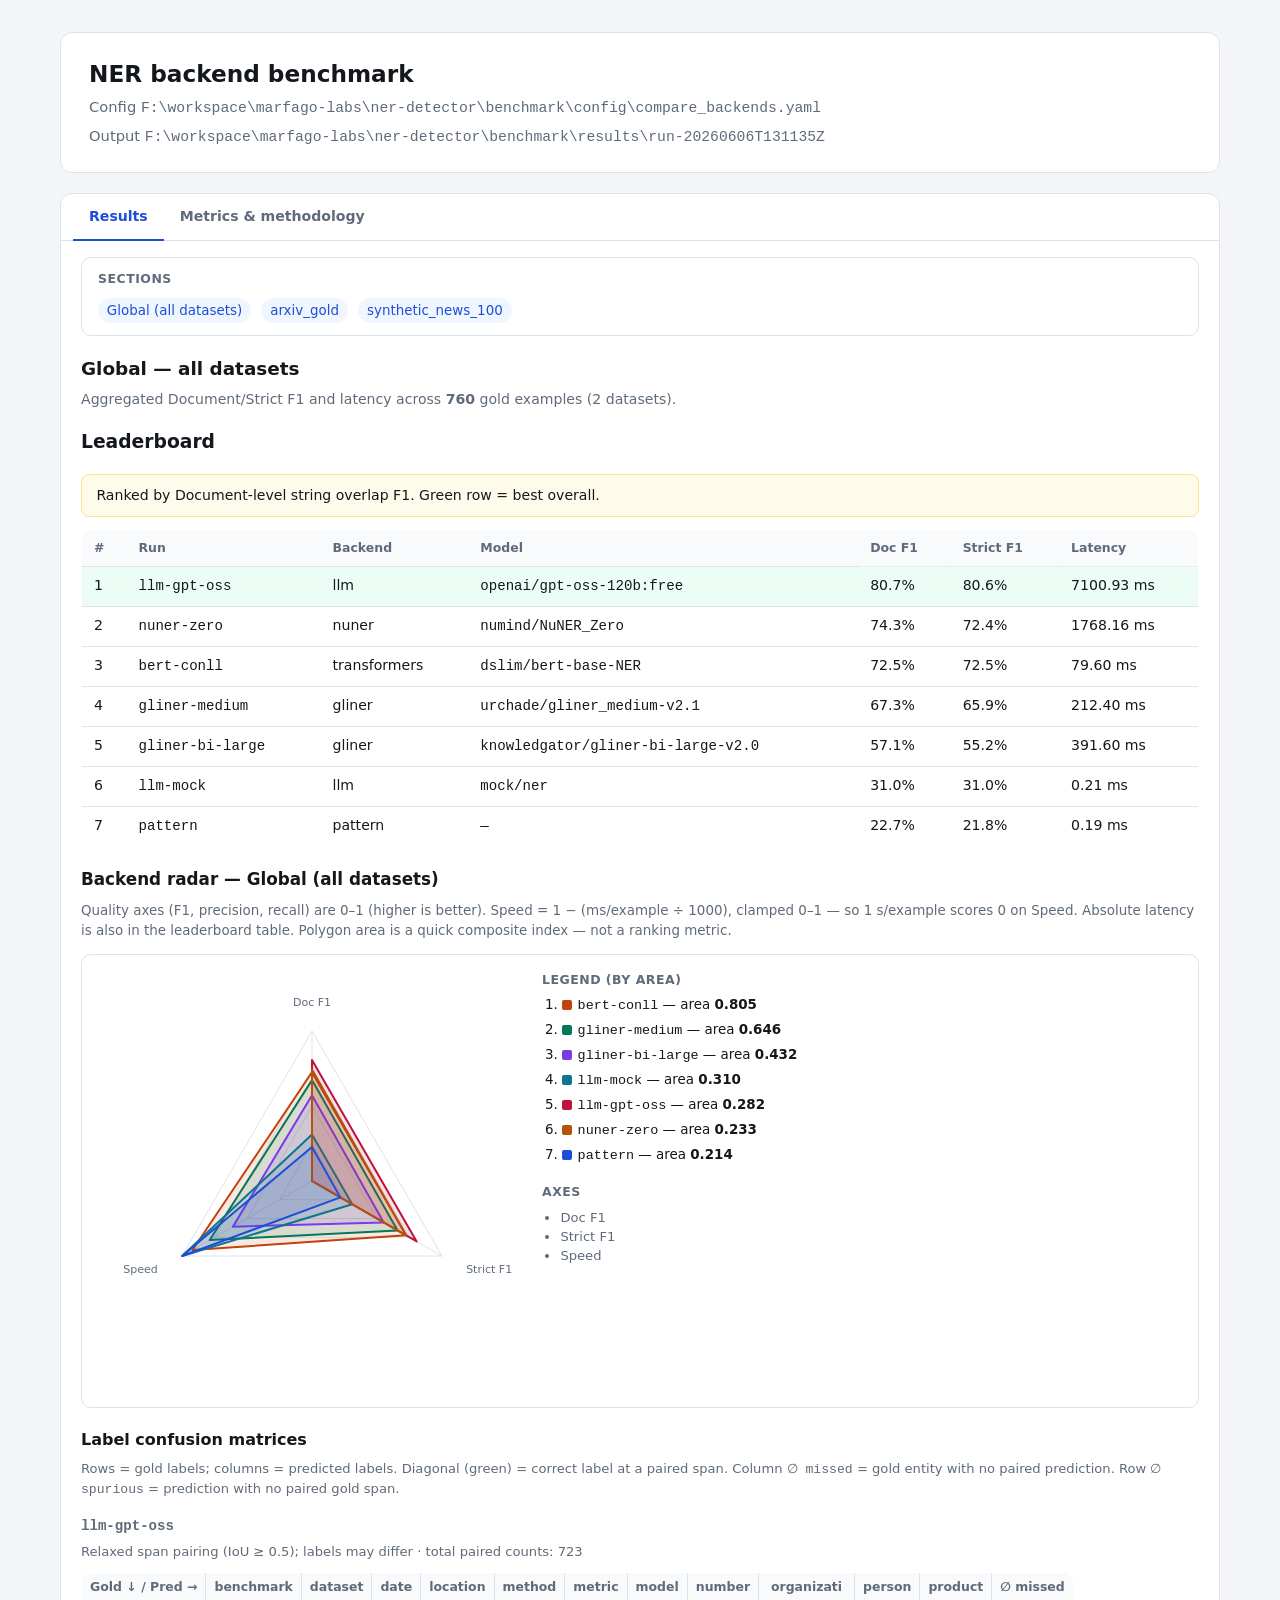
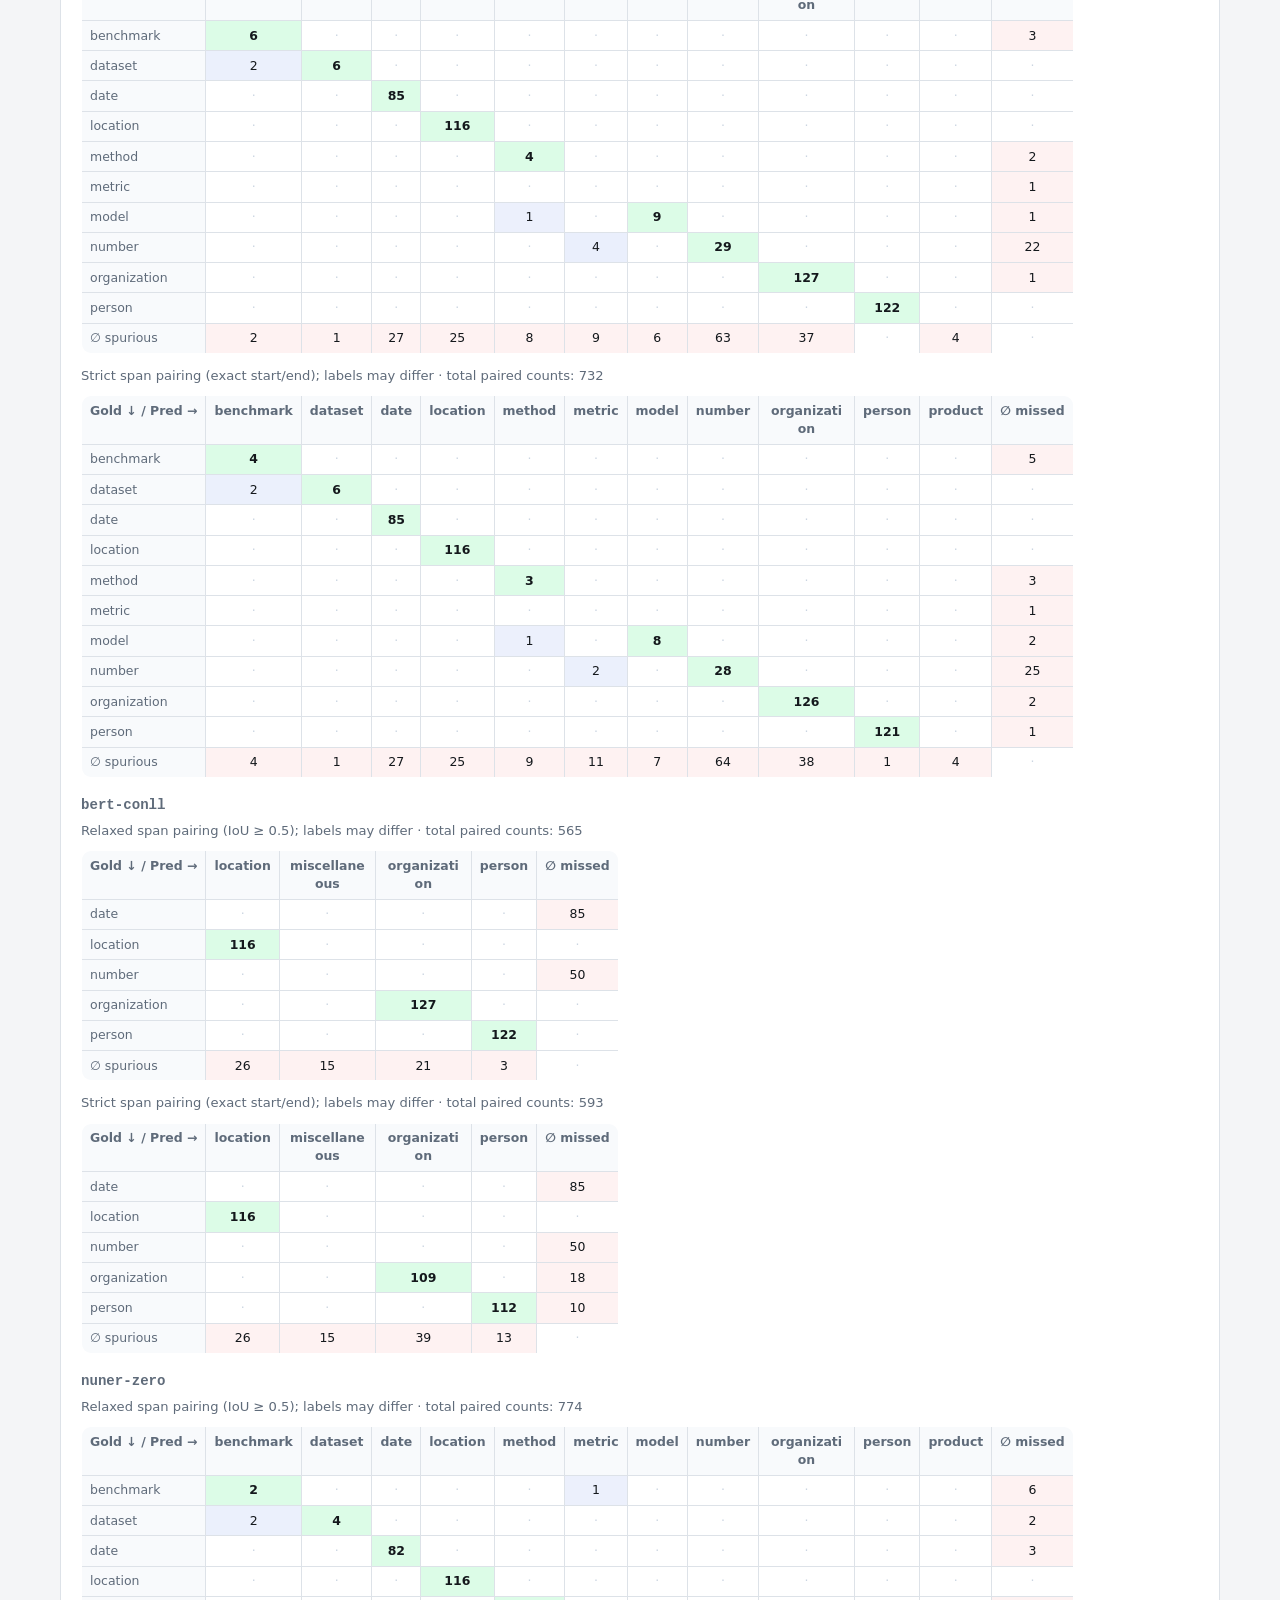
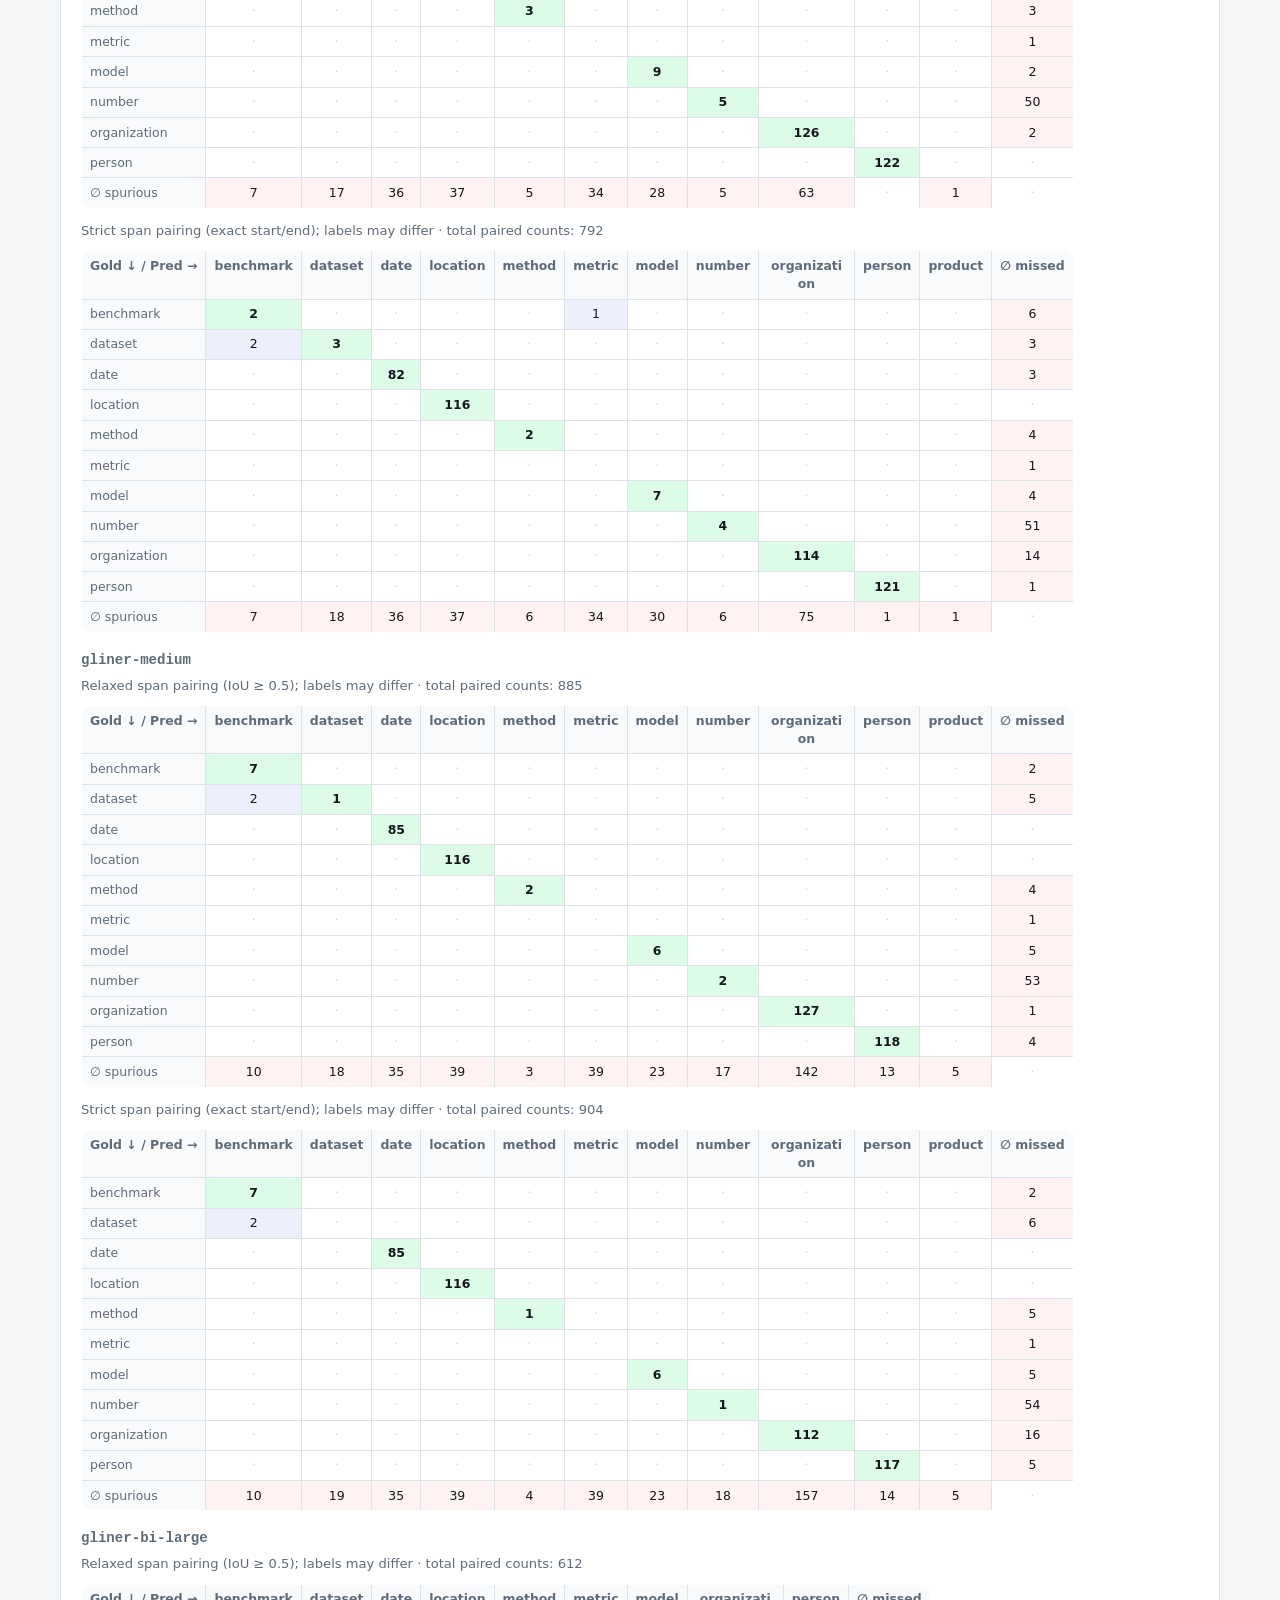
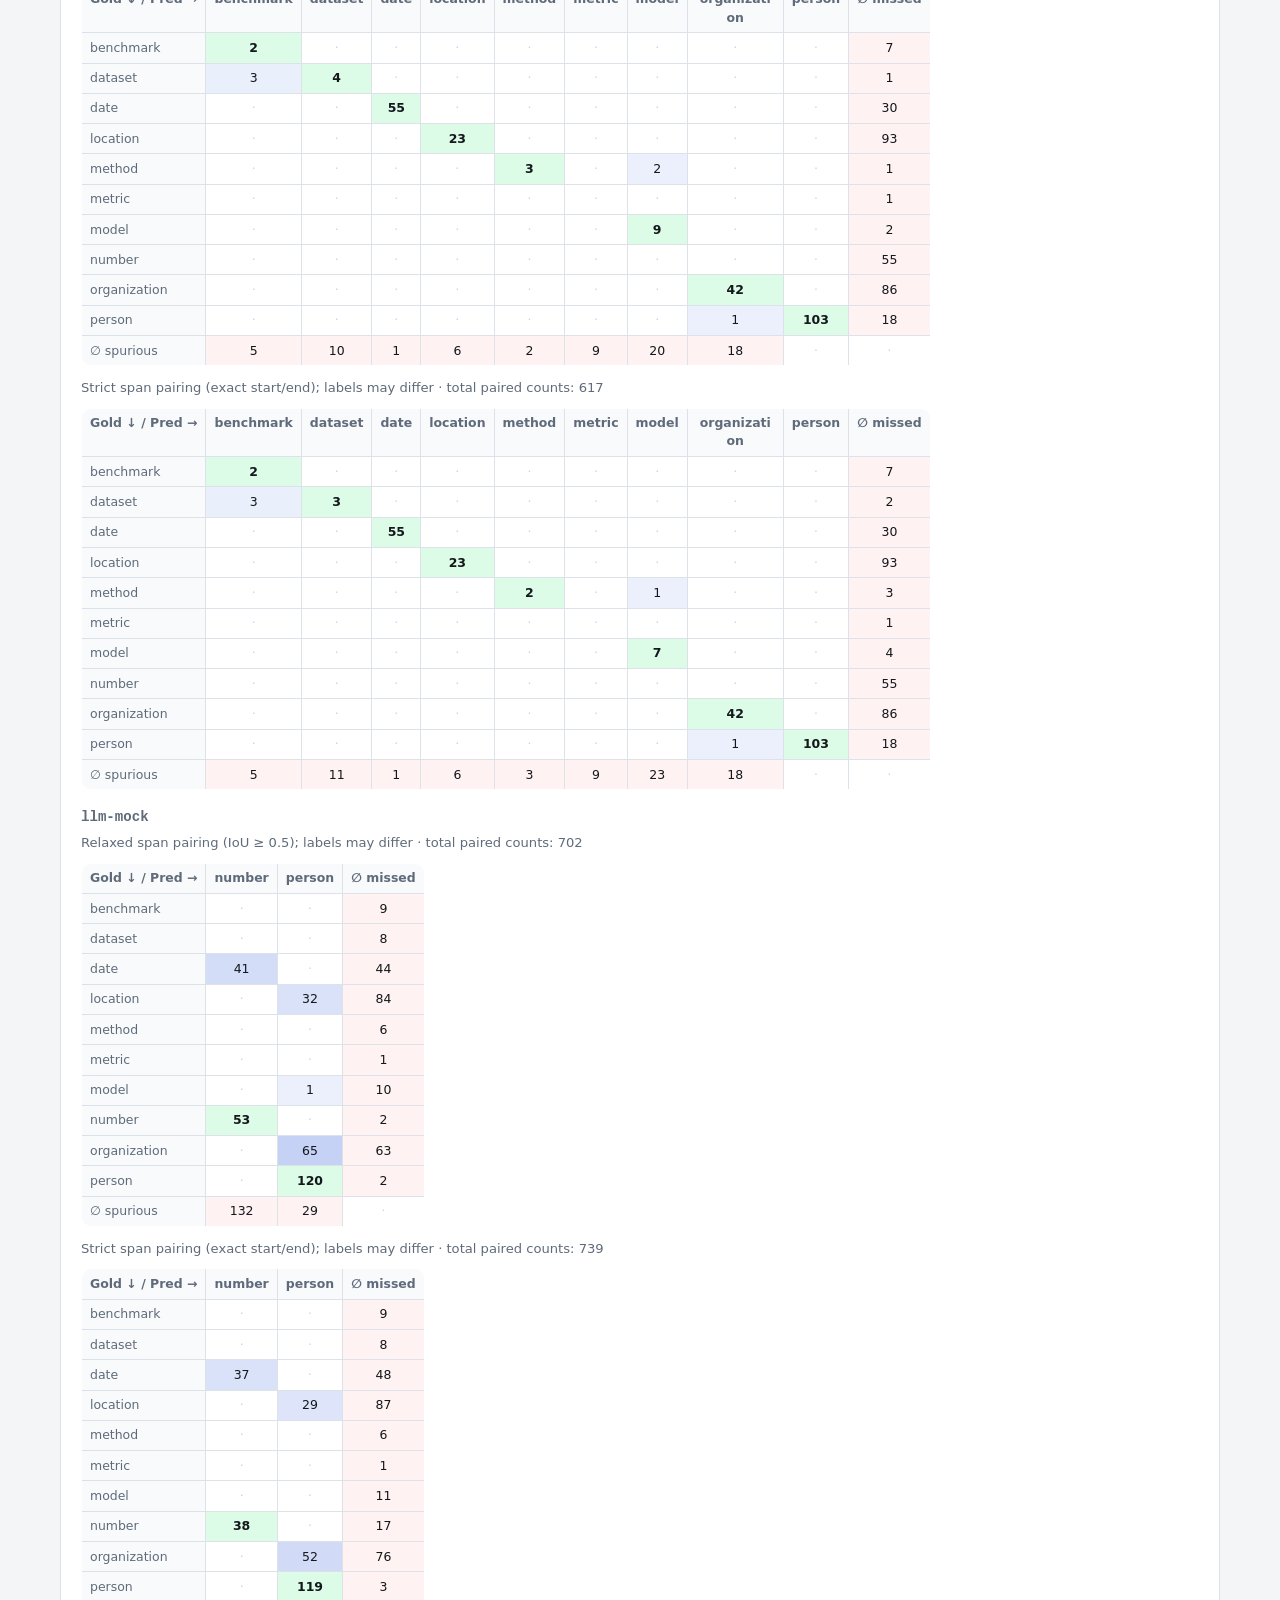
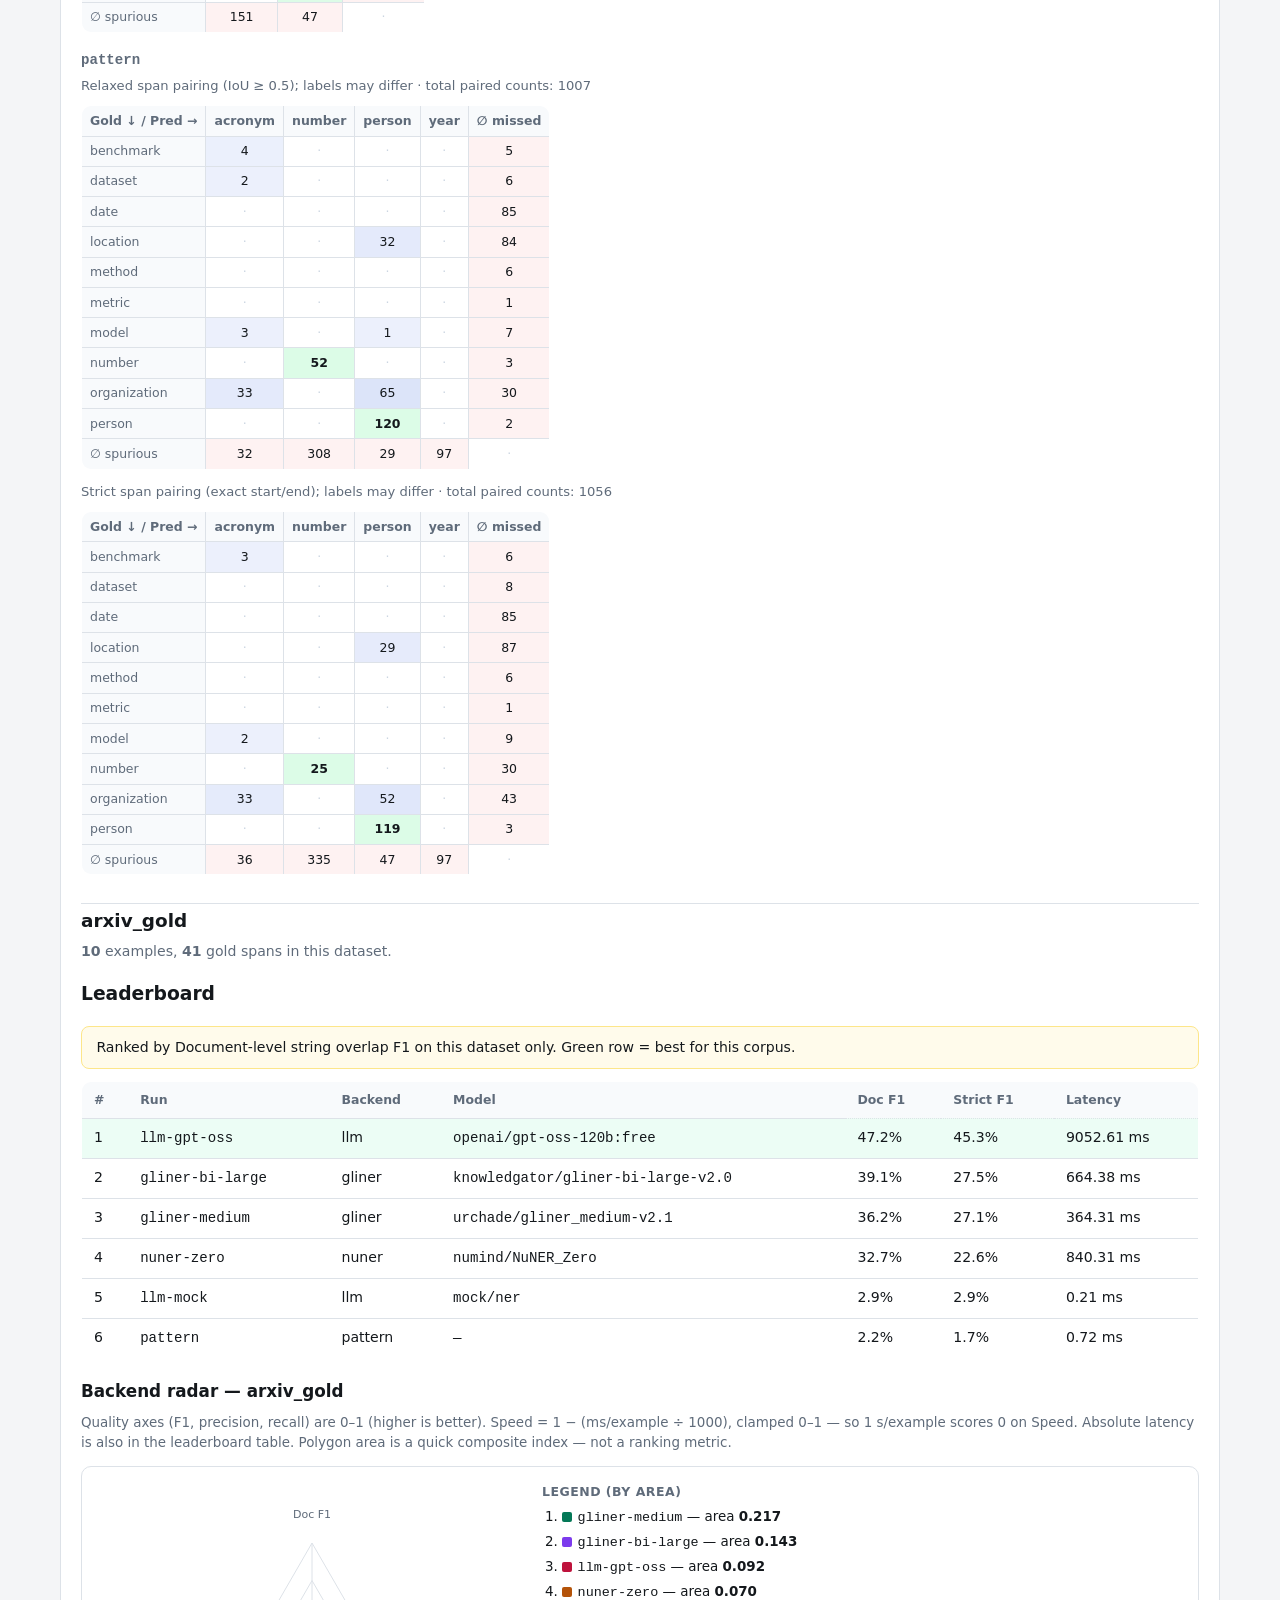
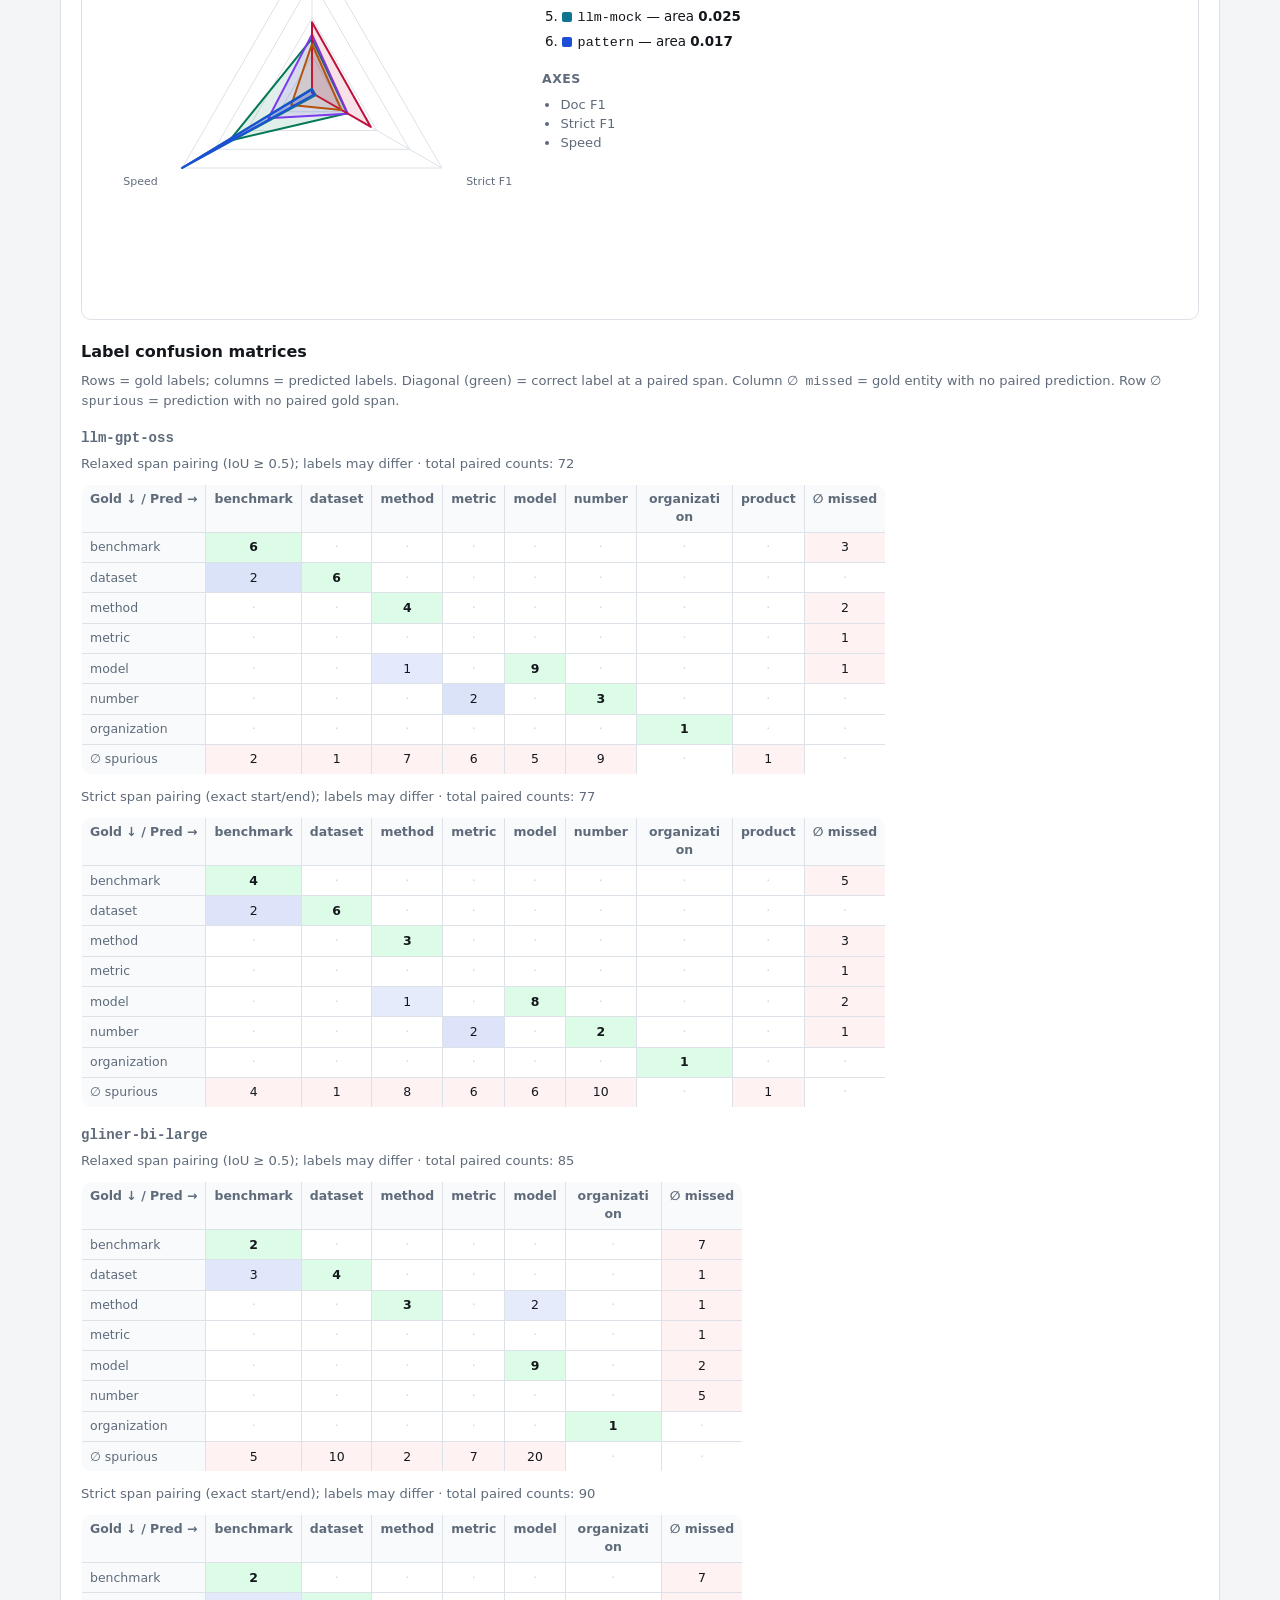
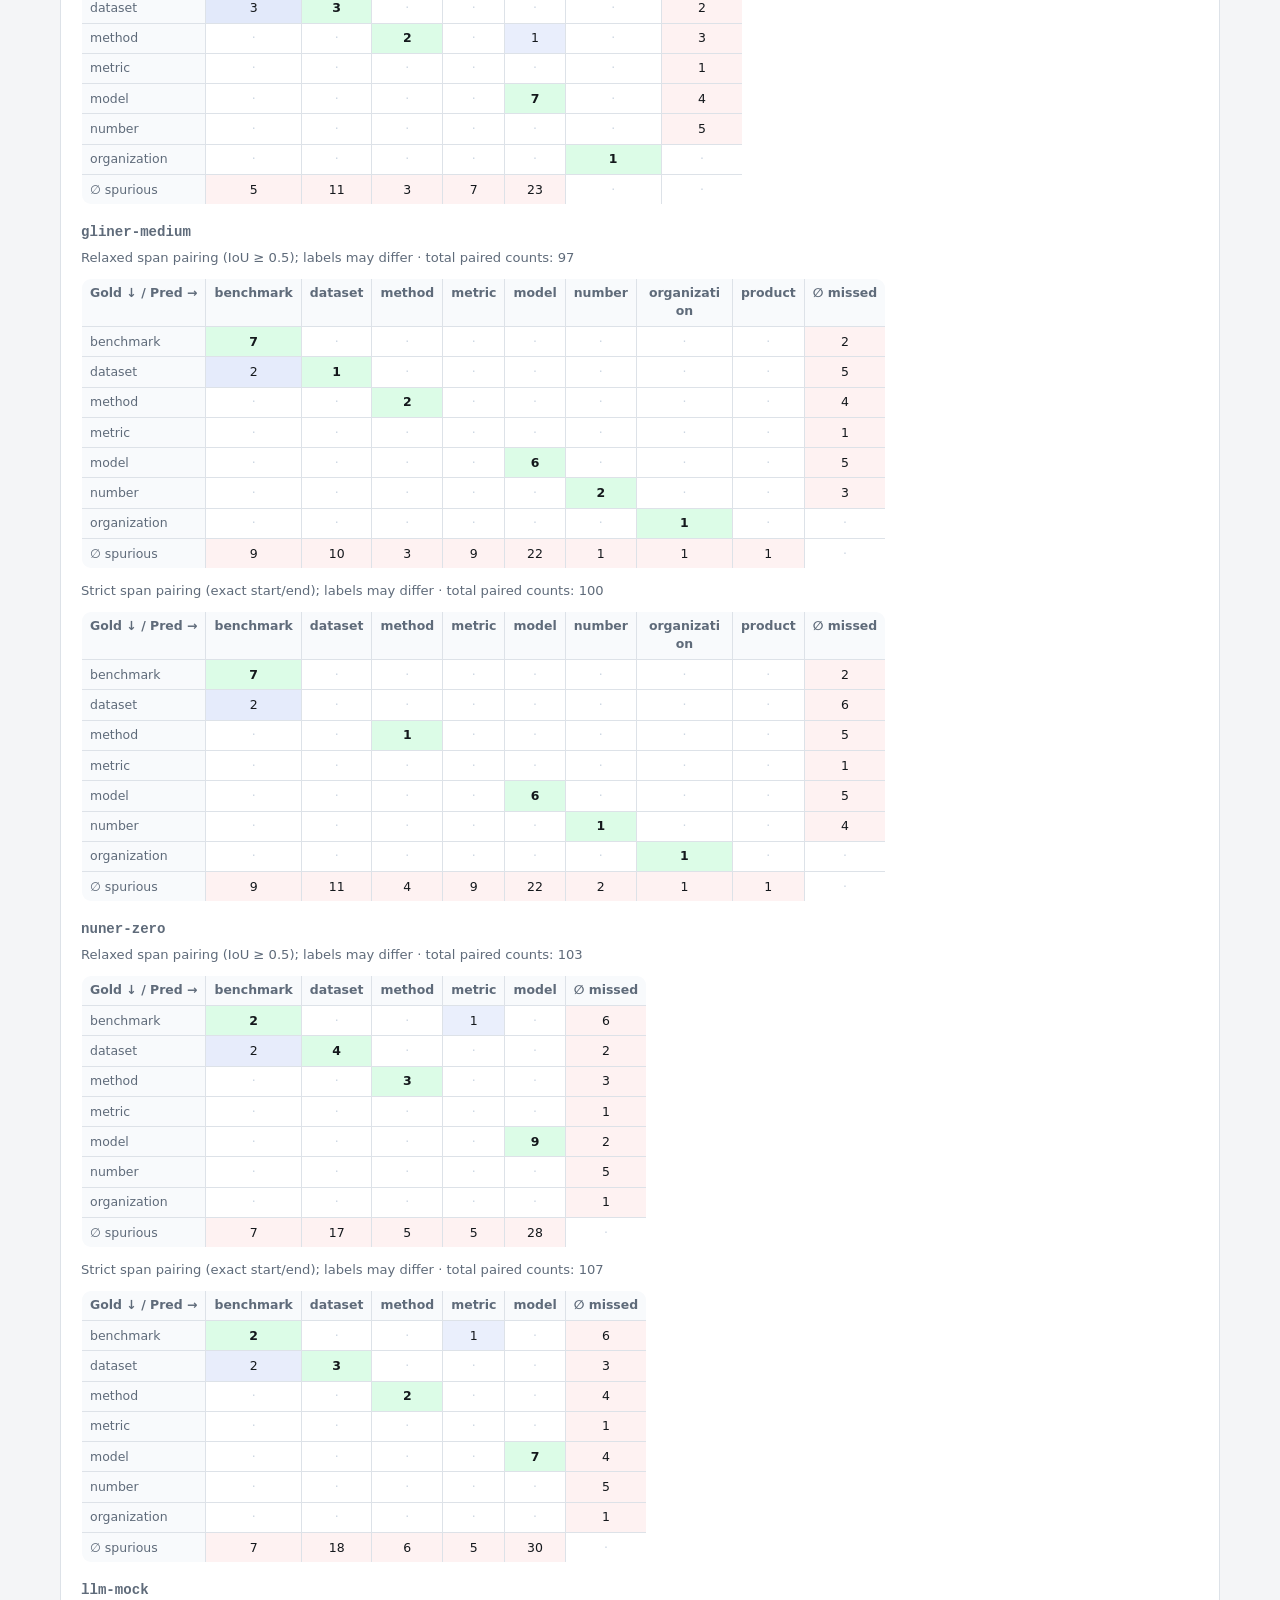
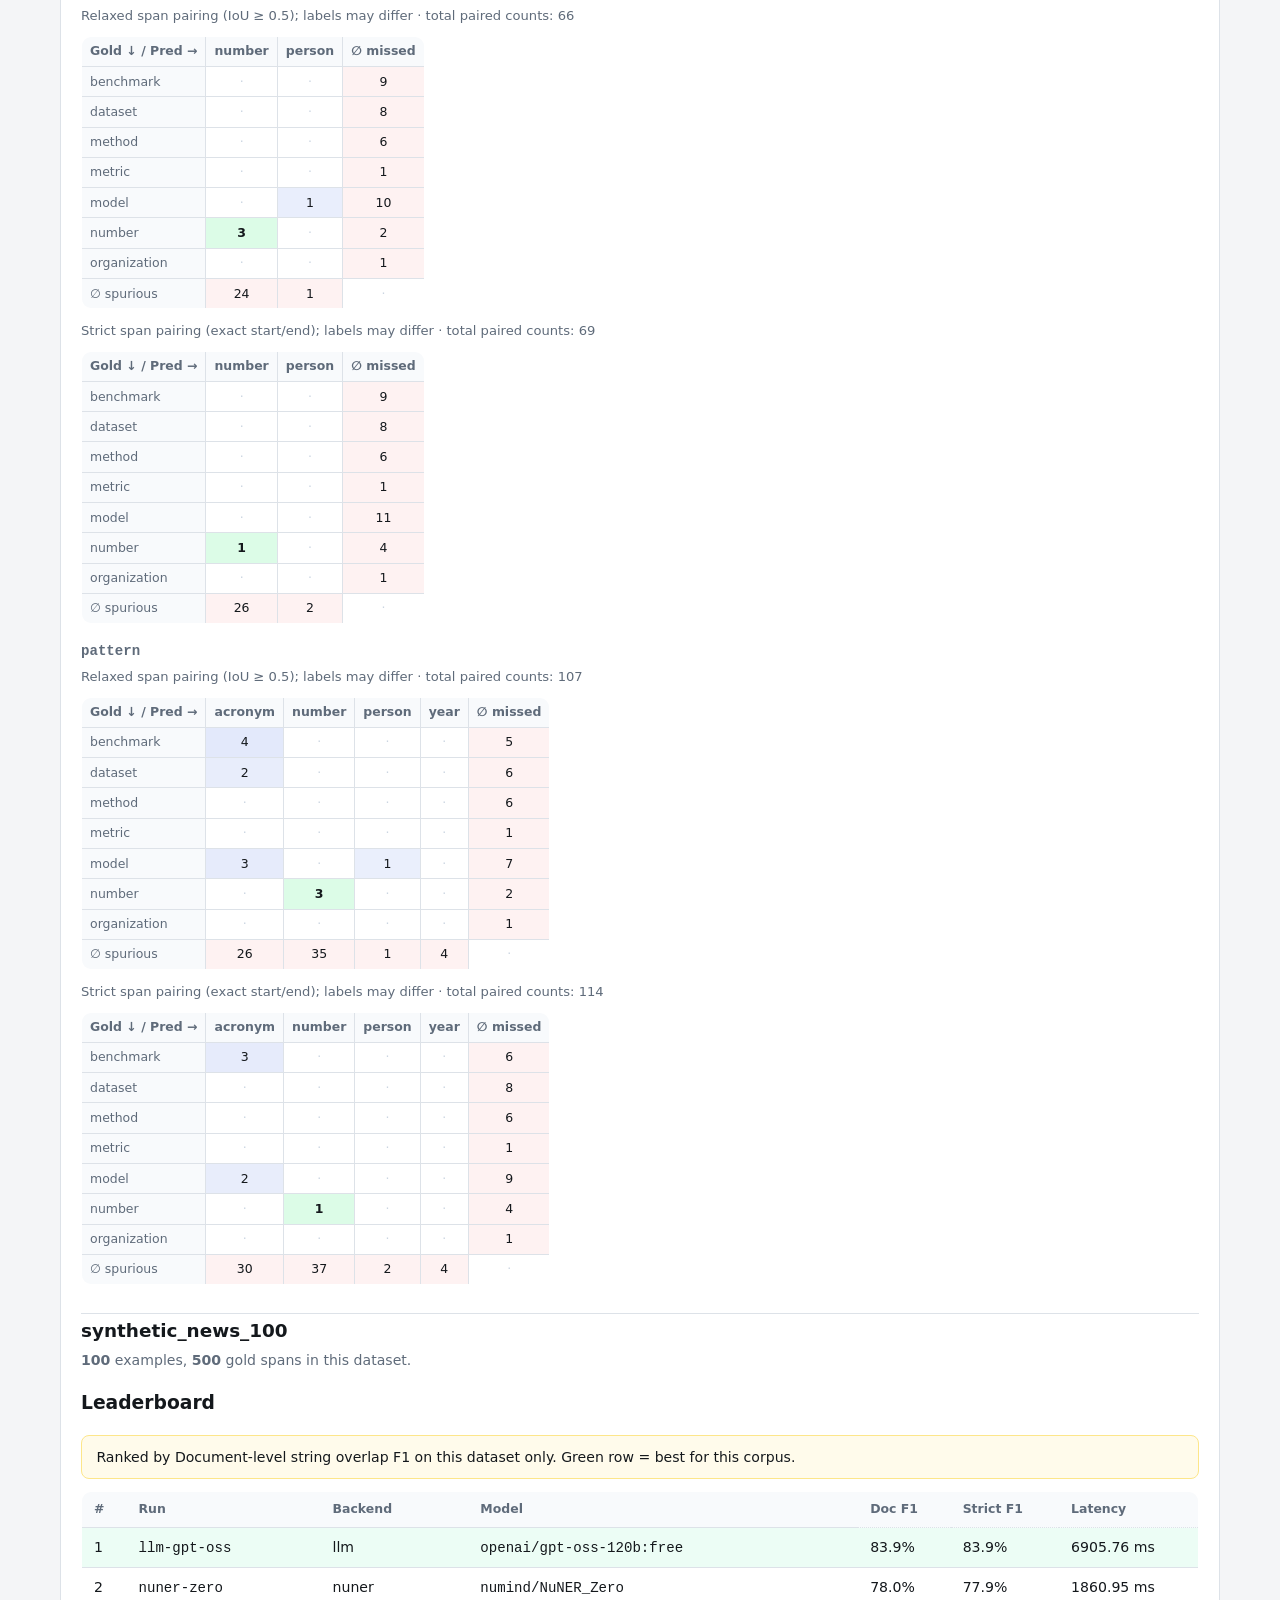
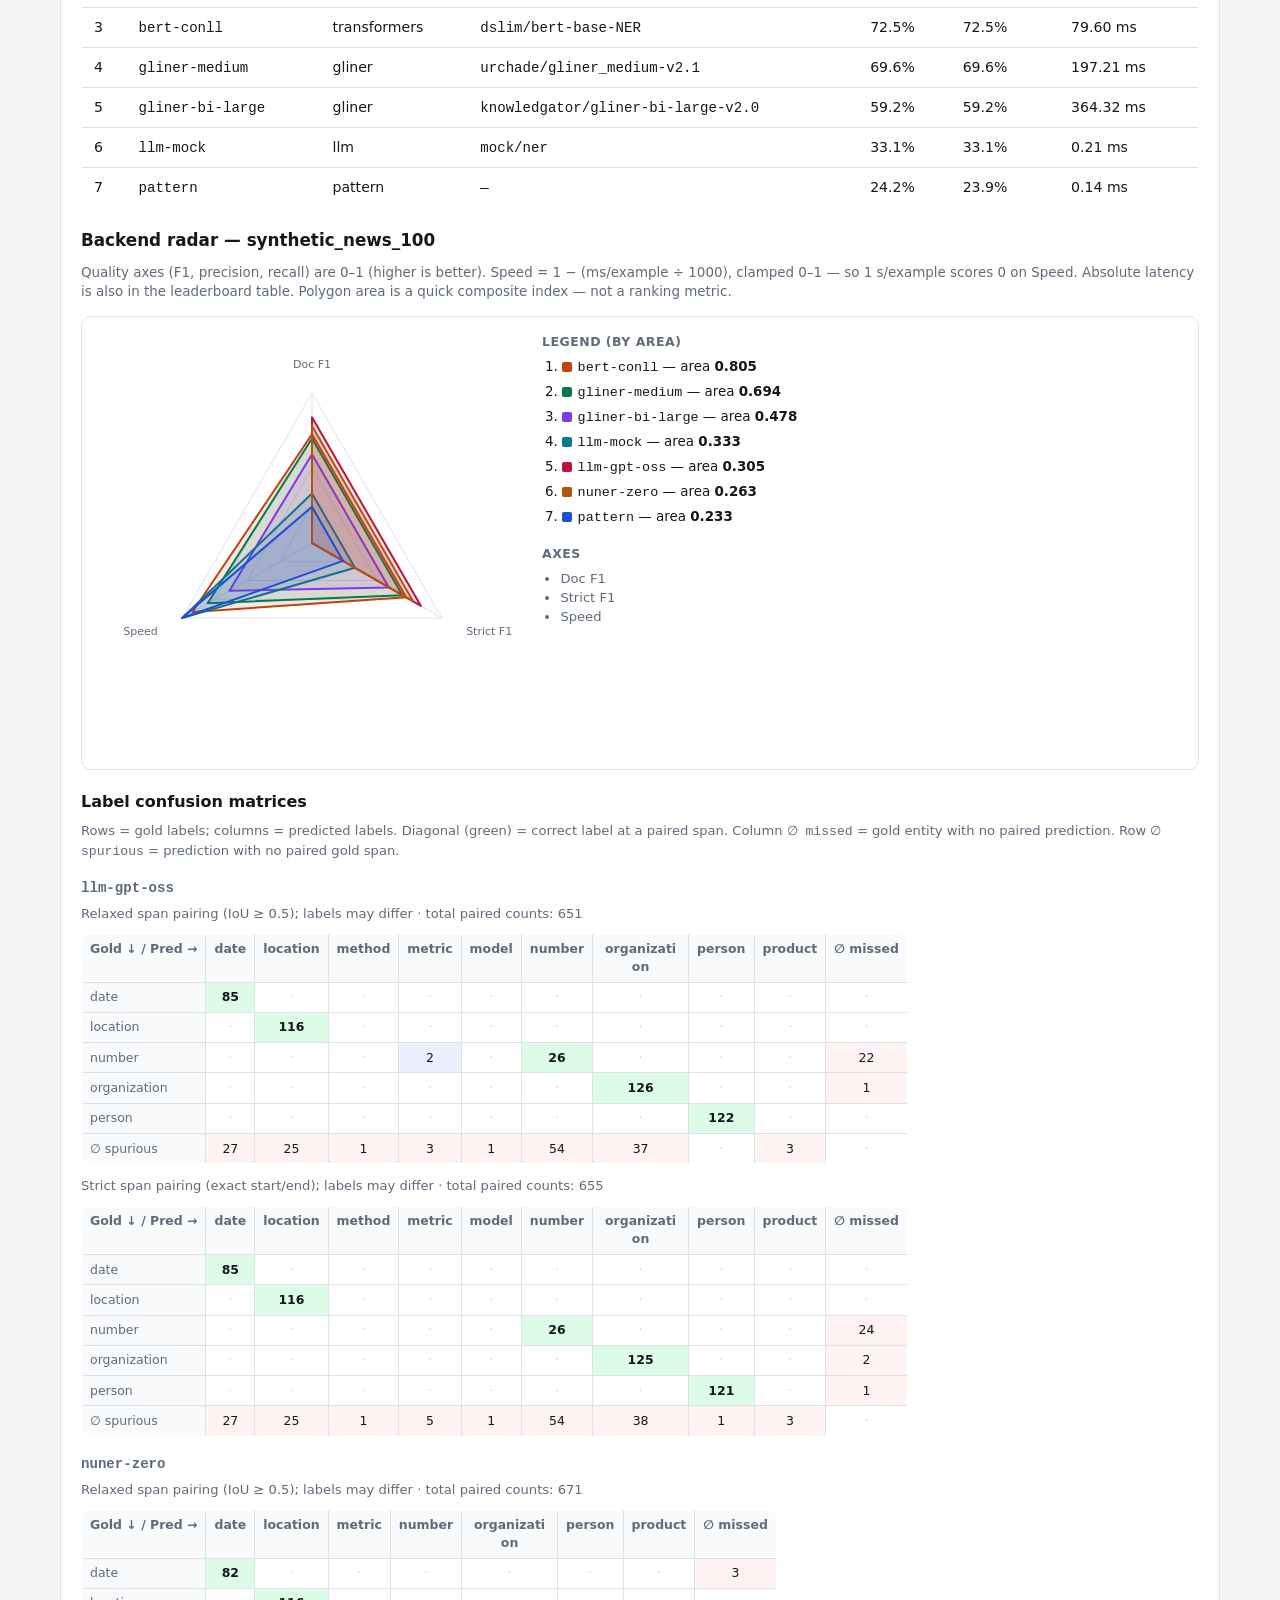
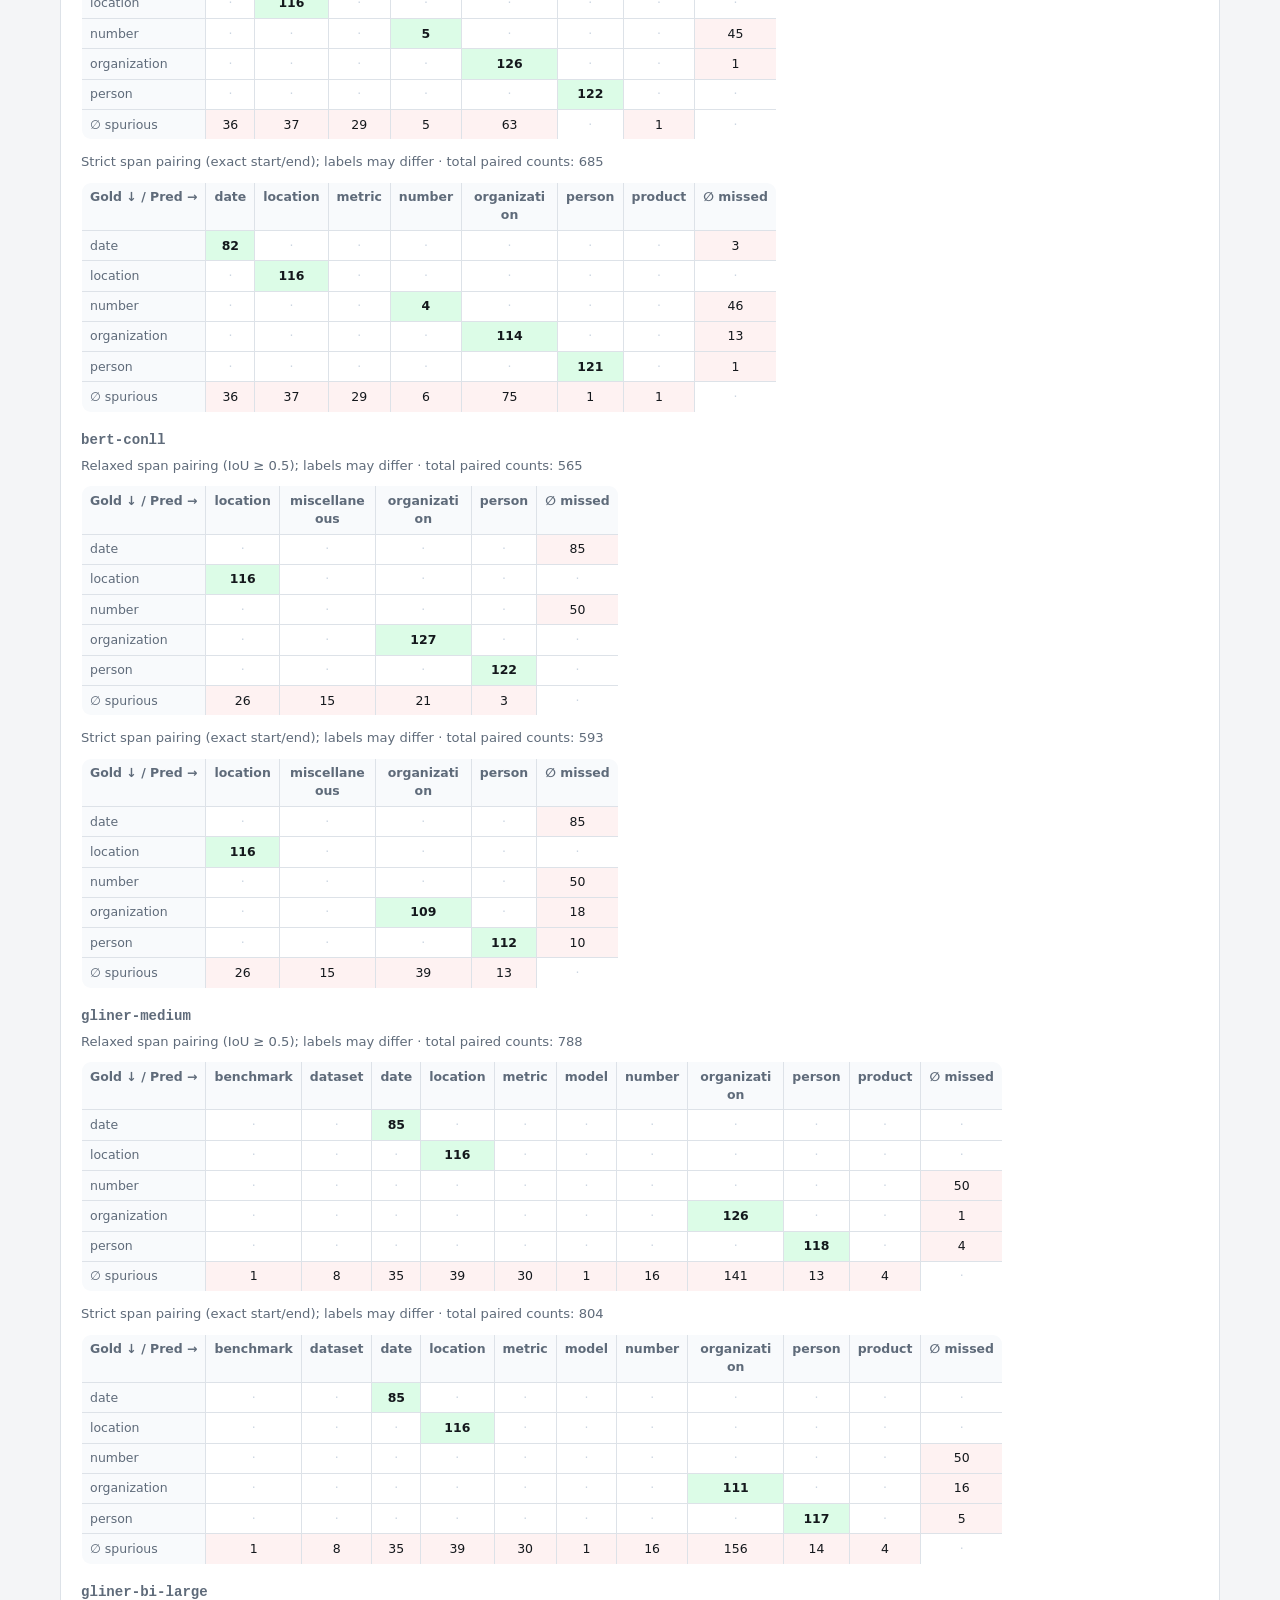
==== commit 6fd5864b: "Add static benchmark report snapshot under docs/benchmark-report. Commit latest compare_backends res" ====
--- a/docs/benchmark-report/index.html
+++ b/docs/benchmark-report/index.html
@@ -283,8 +283,8 @@
   <div class="wrap">
     <header class="page">
       <h1>NER backend benchmark</h1>
-      <p class="sub">Config <code>benchmark\config\compare_backends.yaml</code></p>
-      <p class="sub">Output <code>benchmark\results\run-20260606T131135Z</code></p>
+      <p class="sub">Config <code>F:\workspace\marfago-labs\ner-detector\benchmark\config\compare_backends.yaml</code></p>
+      <p class="sub">Output <code>F:\workspace\marfago-labs\ner-detector\benchmark\results\run-20260606T131135Z</code></p>
       
     </header>
 
@@ -1234,9 +1234,9 @@
           <h3>This run</h3>
           <dl>
             <dt>Config</dt>
-            <dd><code>benchmark\config\compare_backends.yaml</code></dd>
+            <dd><code>F:\workspace\marfago-labs\ner-detector\benchmark\config\compare_backends.yaml</code></dd>
             <dt>Output</dt>
-            <dd><code>benchmark\results\run-20260606T131135Z</code></dd>
+            <dd><code>F:\workspace\marfago-labs\ner-detector\benchmark\results\run-20260606T131135Z</code></dd>
             <dt>Repeats per cell</dt>
             <dd>1</dd>
             <dt>Completed cells</dt>
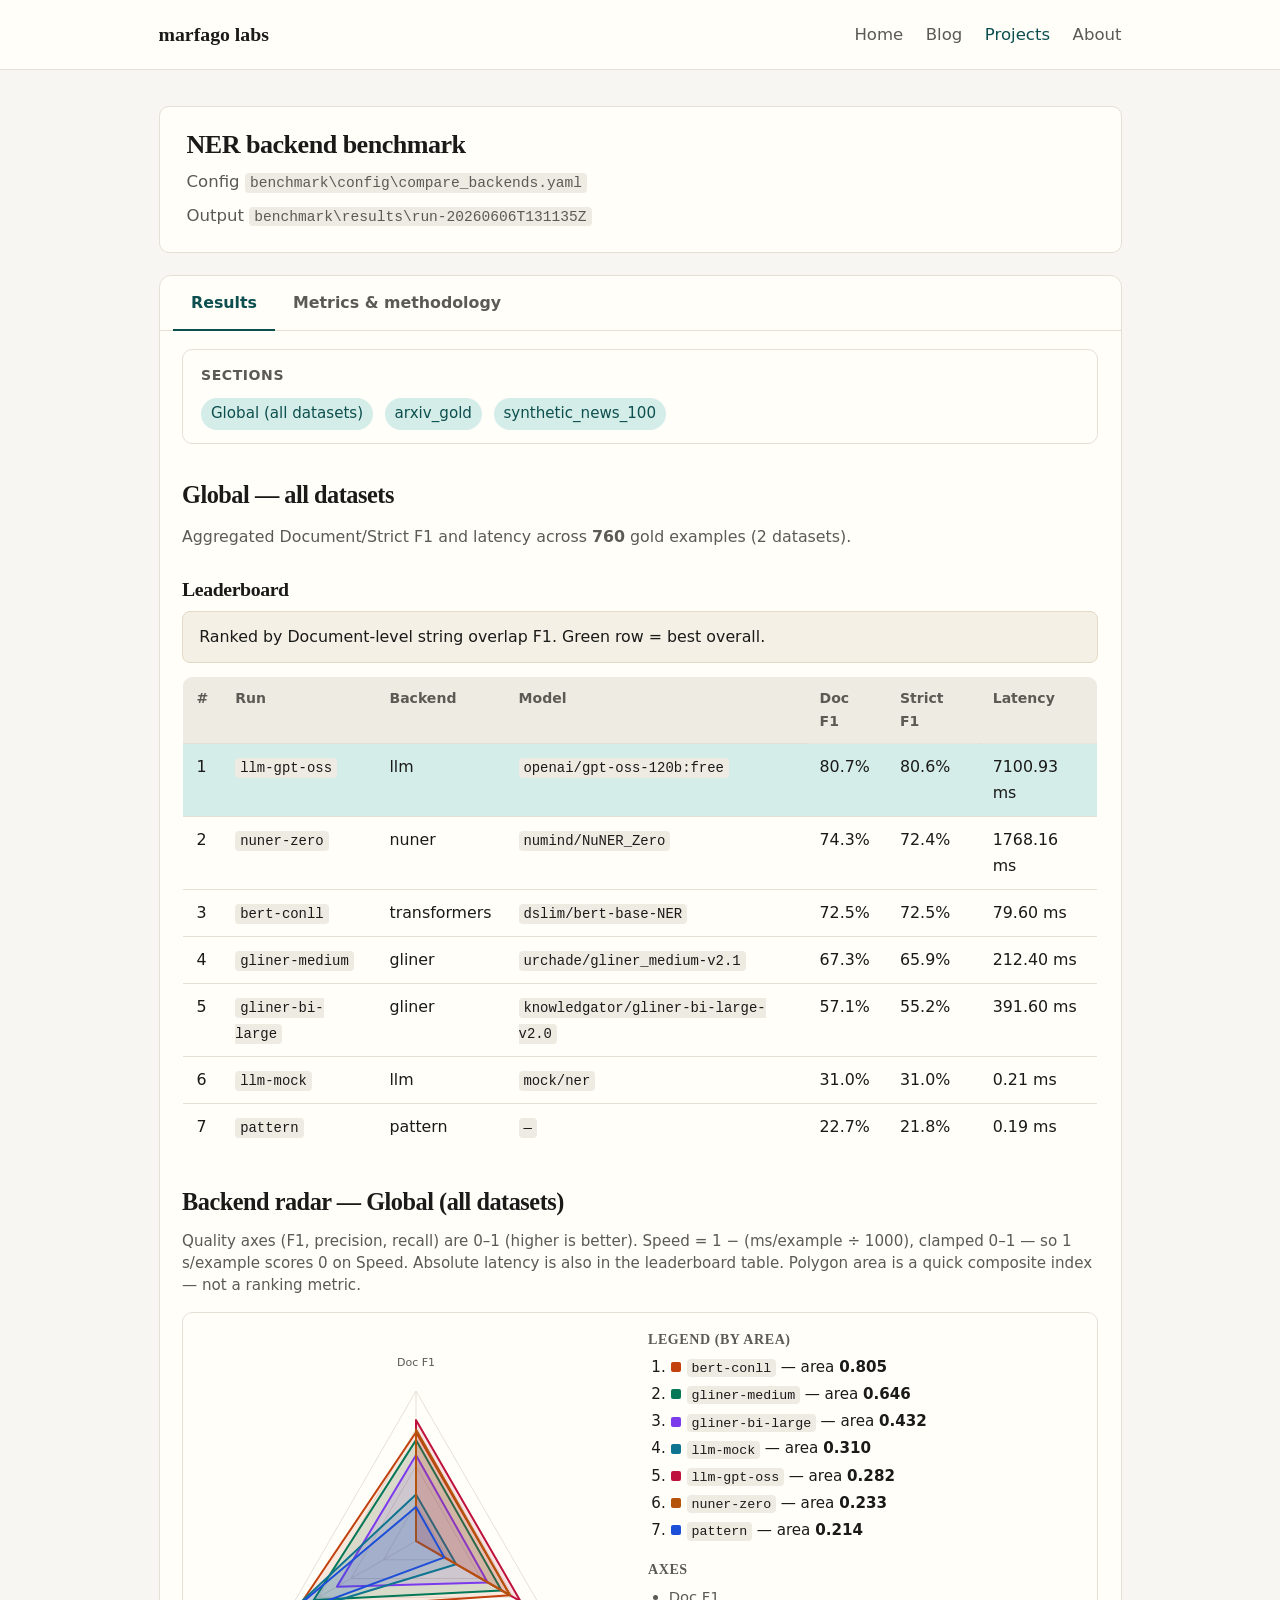
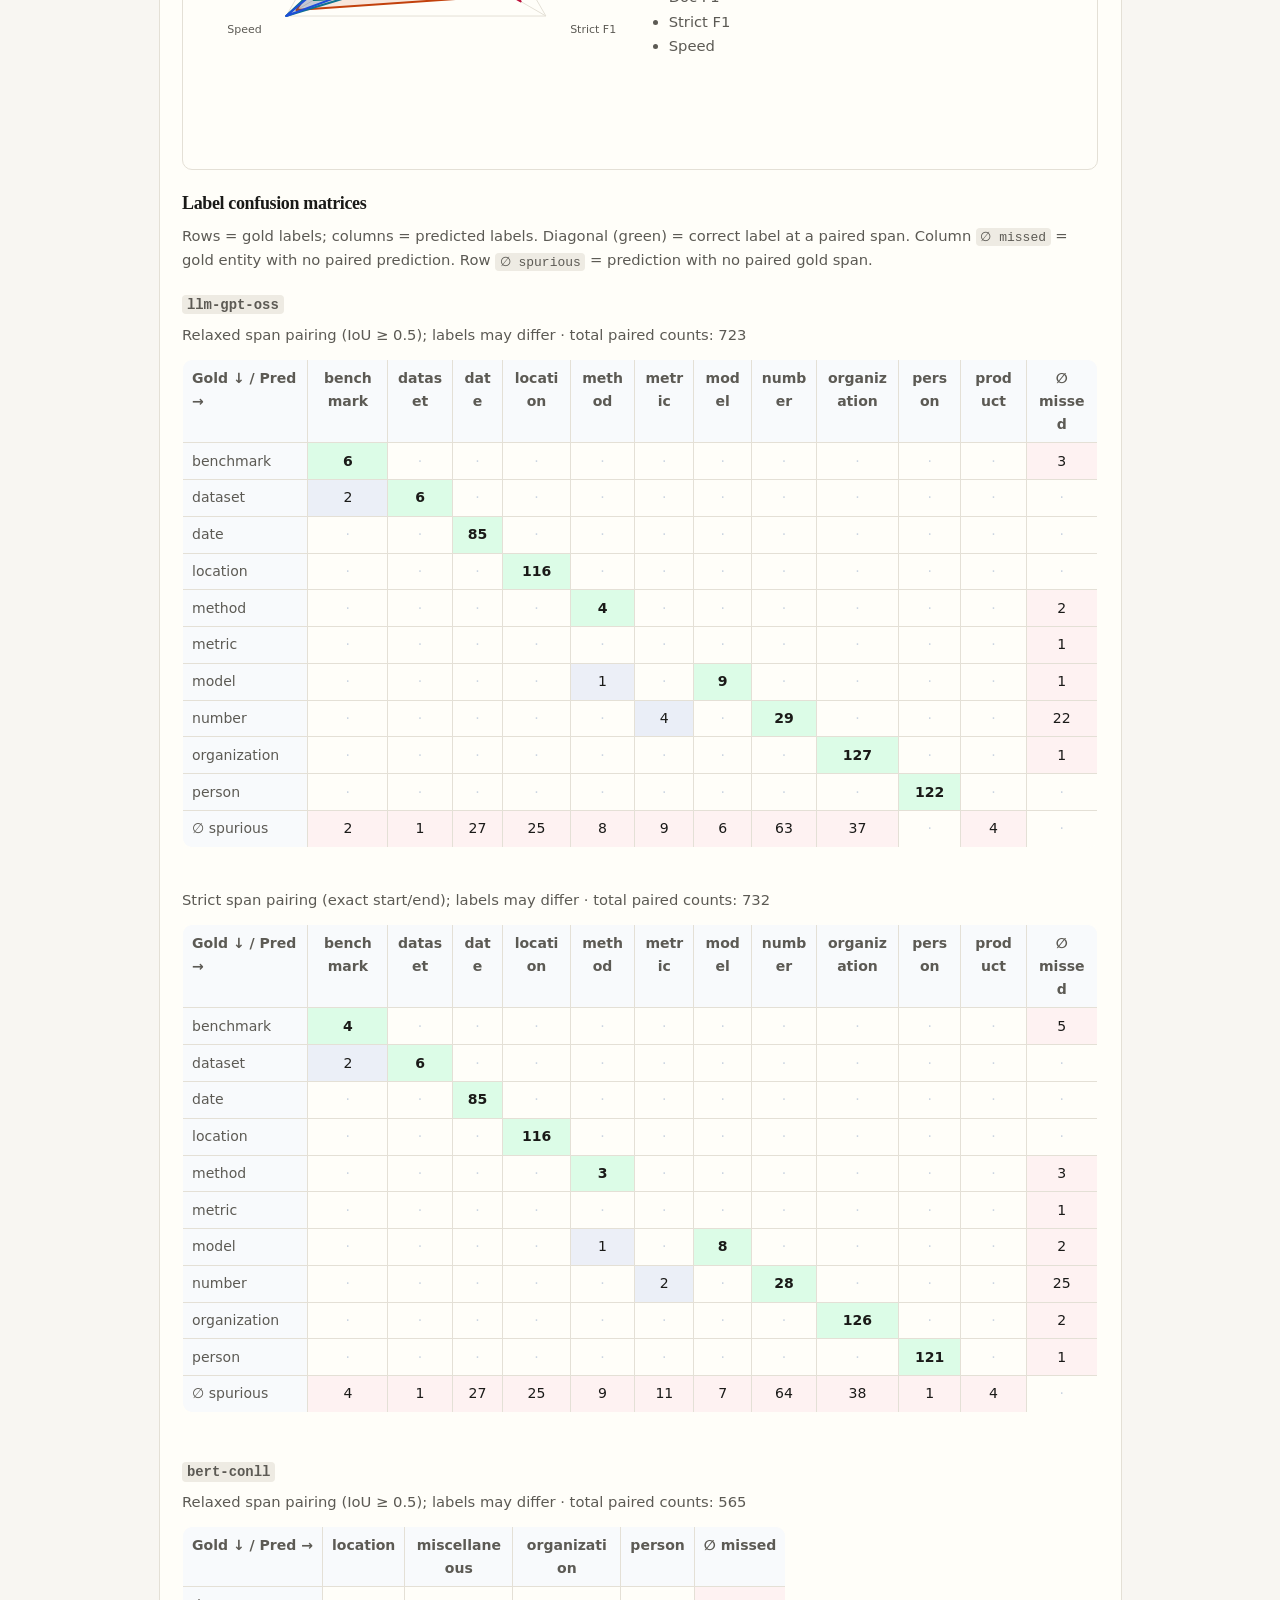
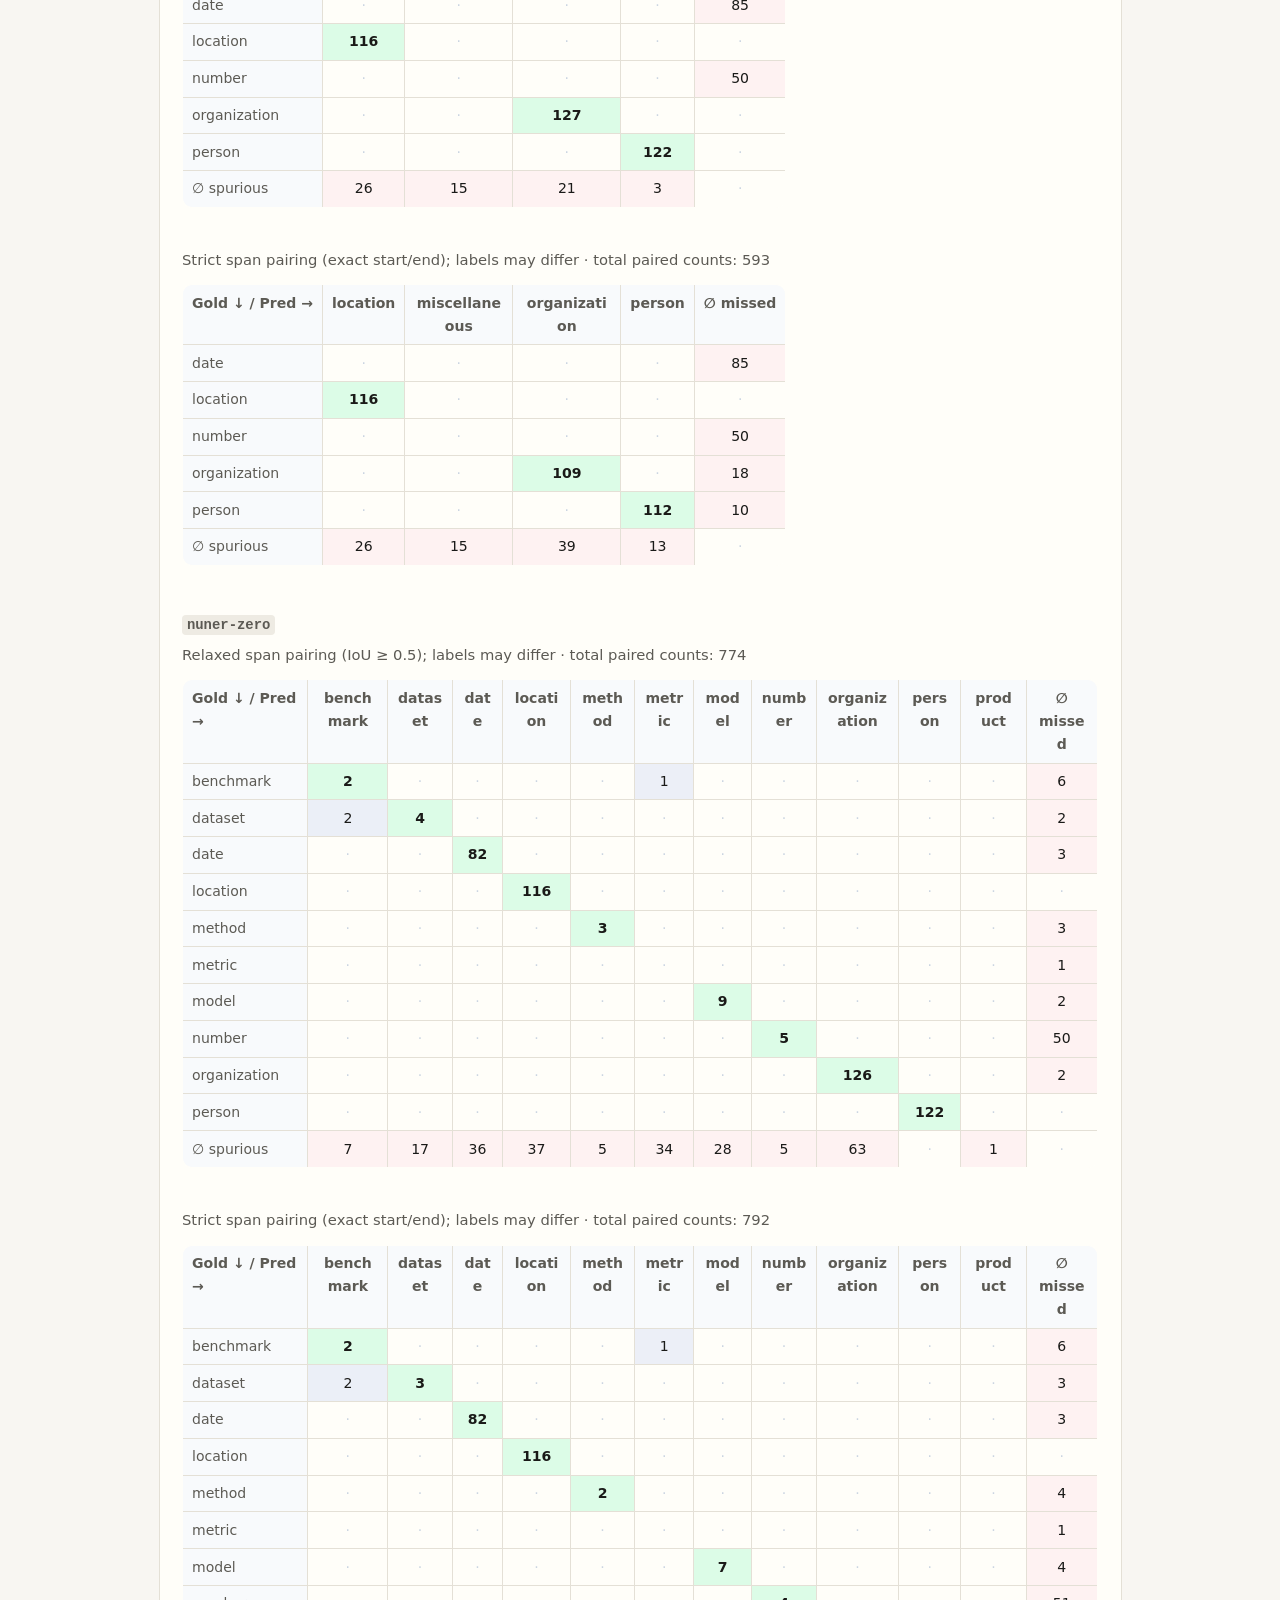
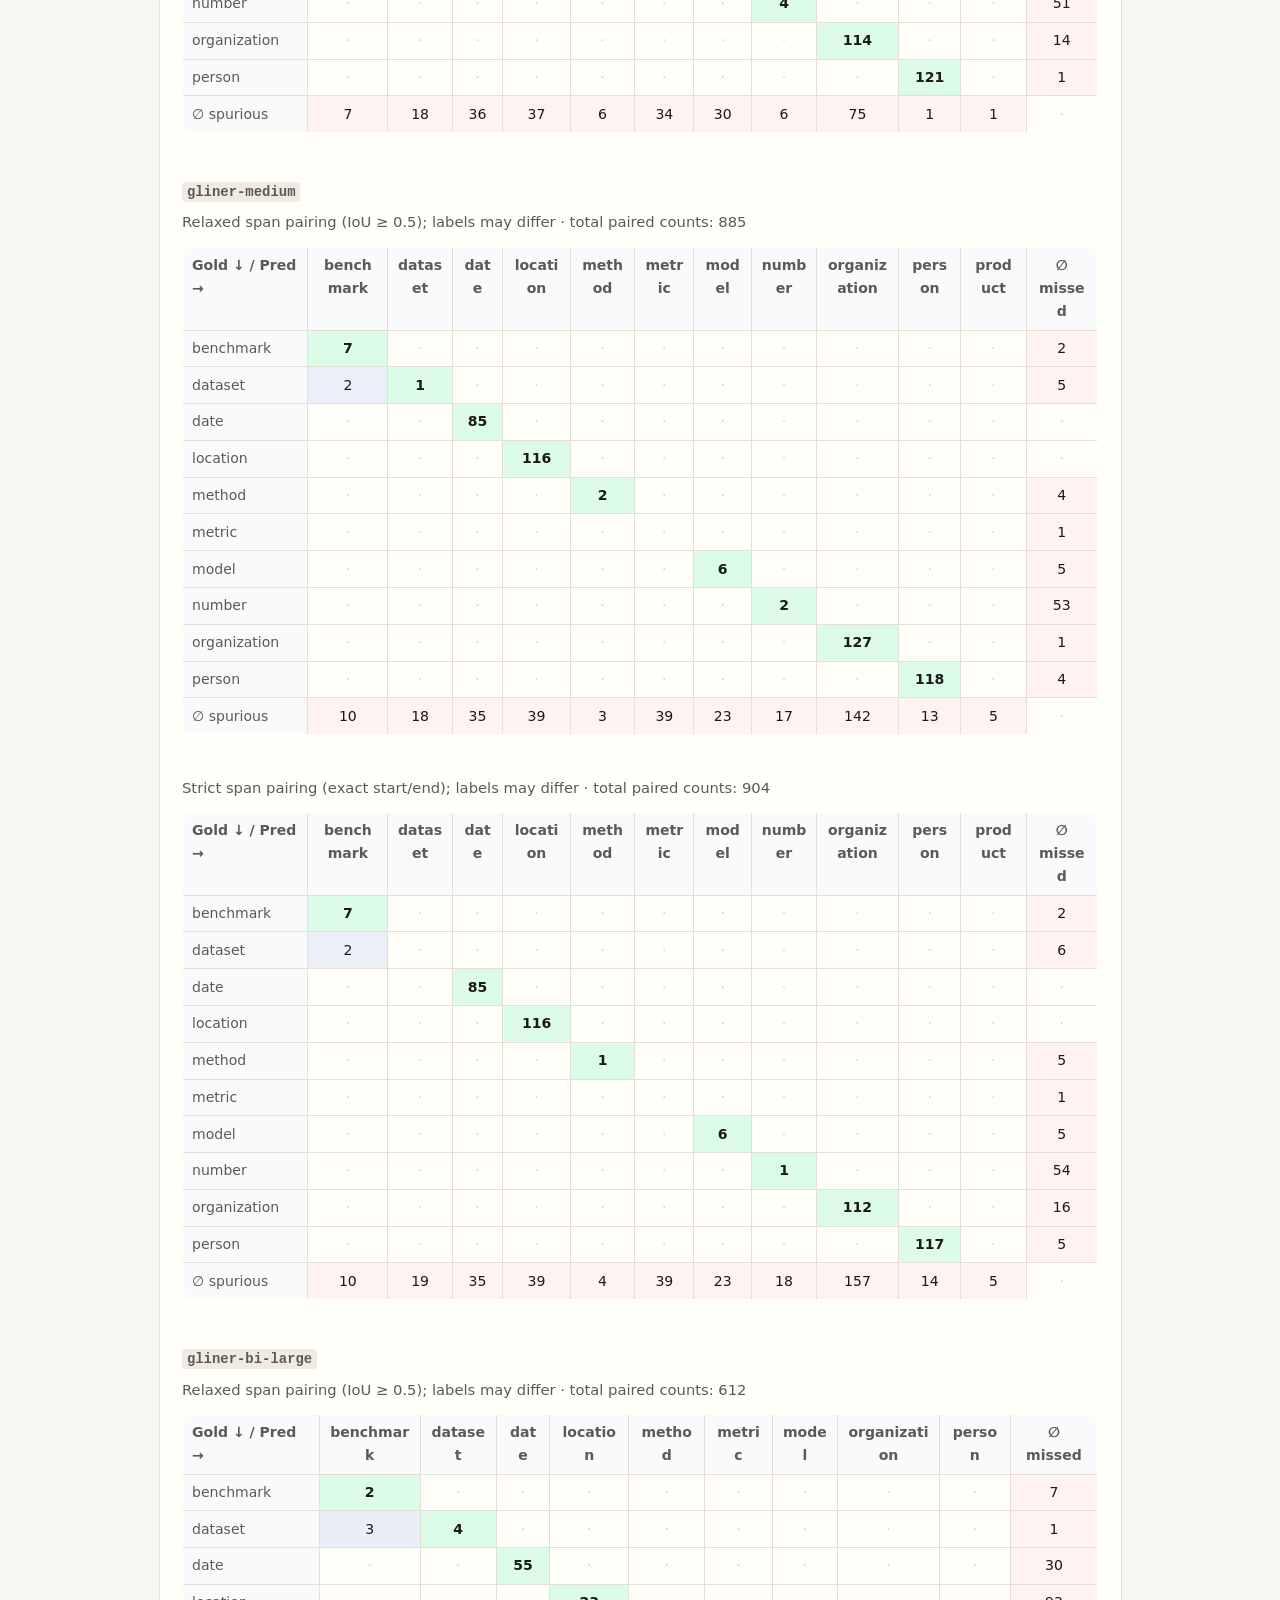
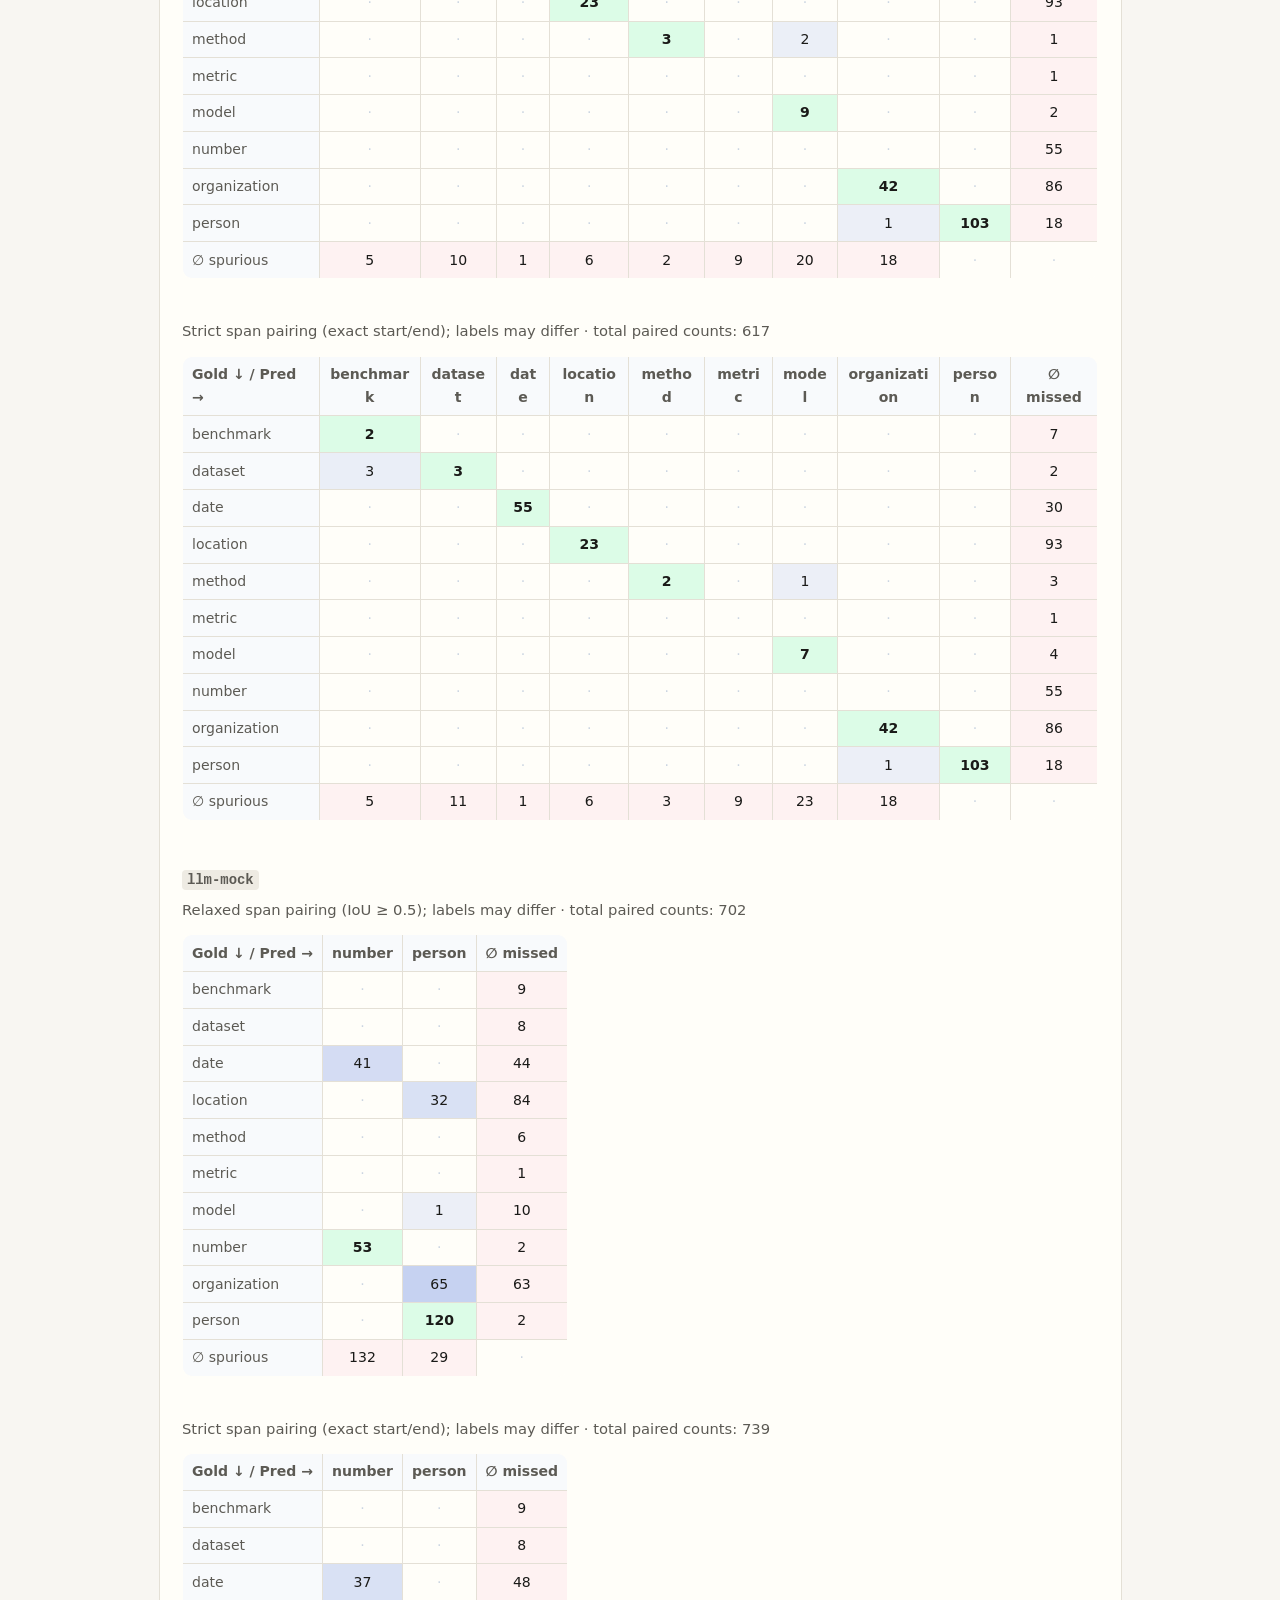
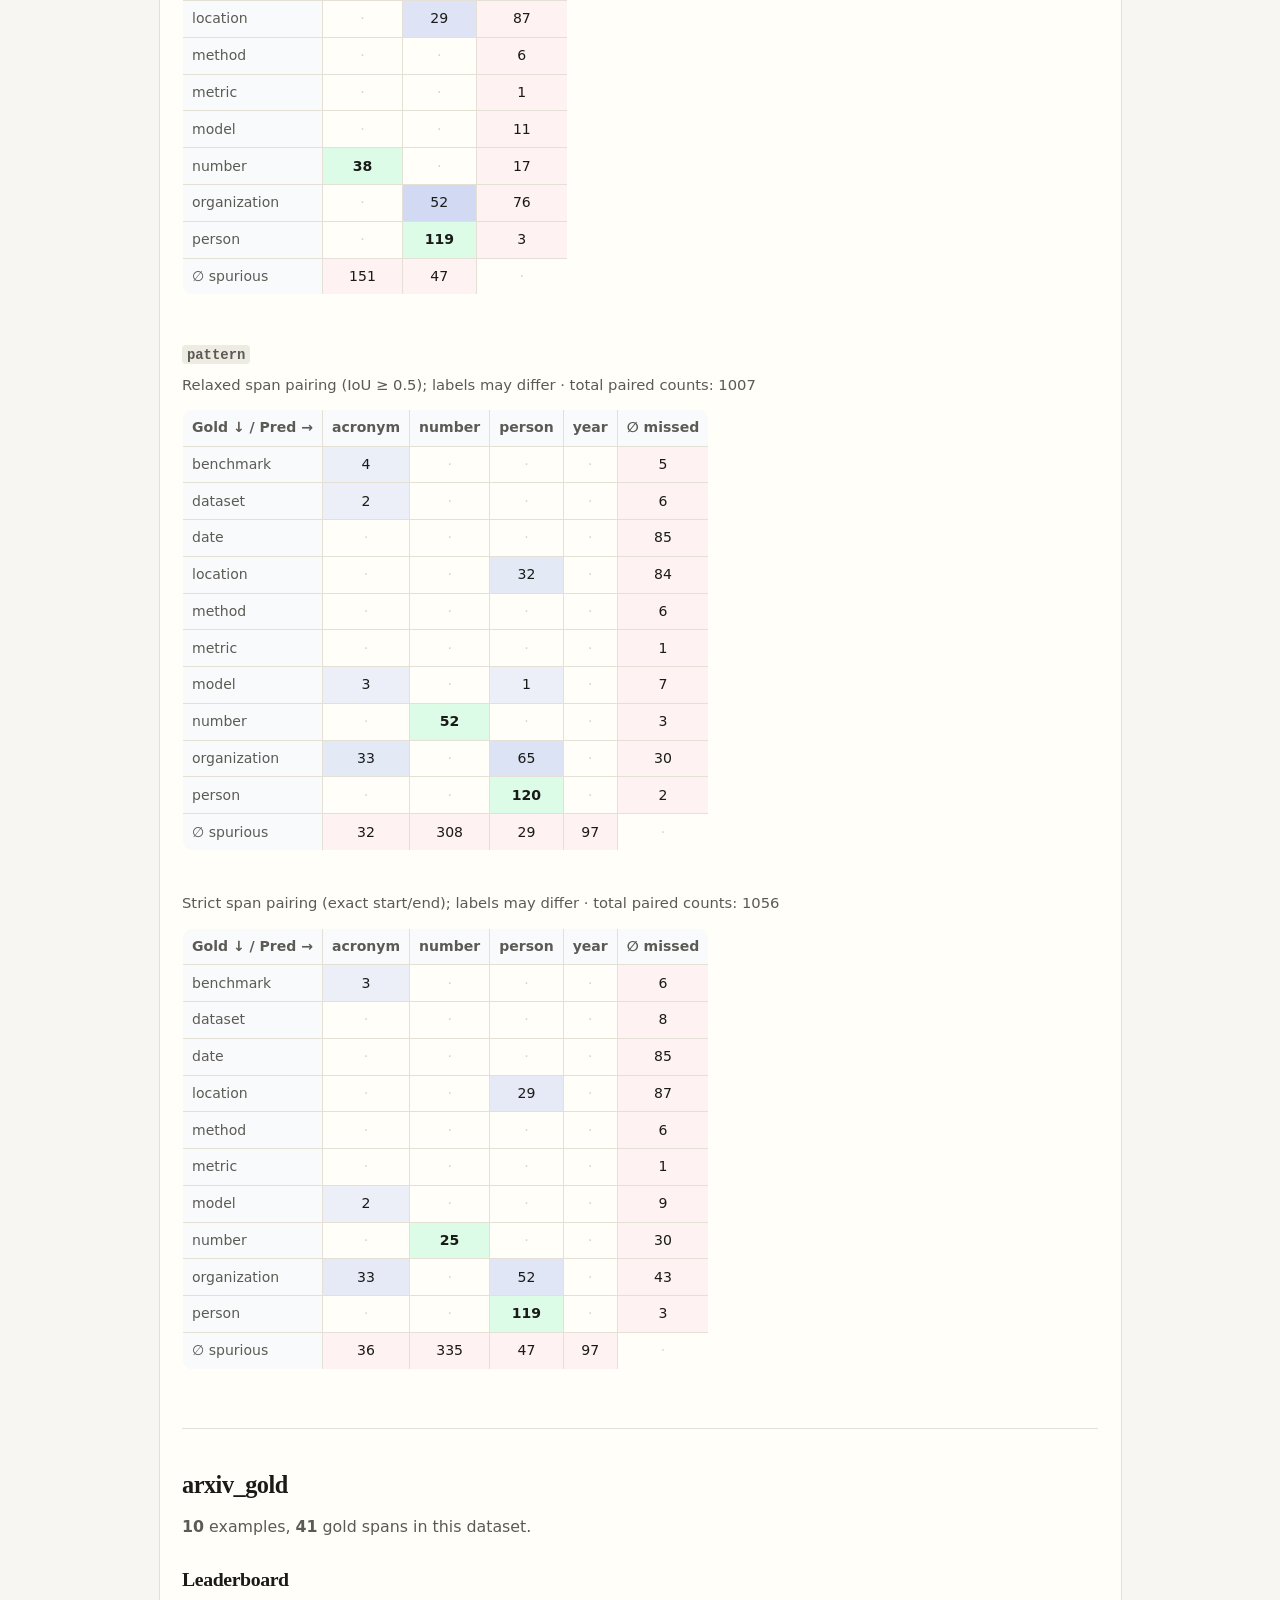
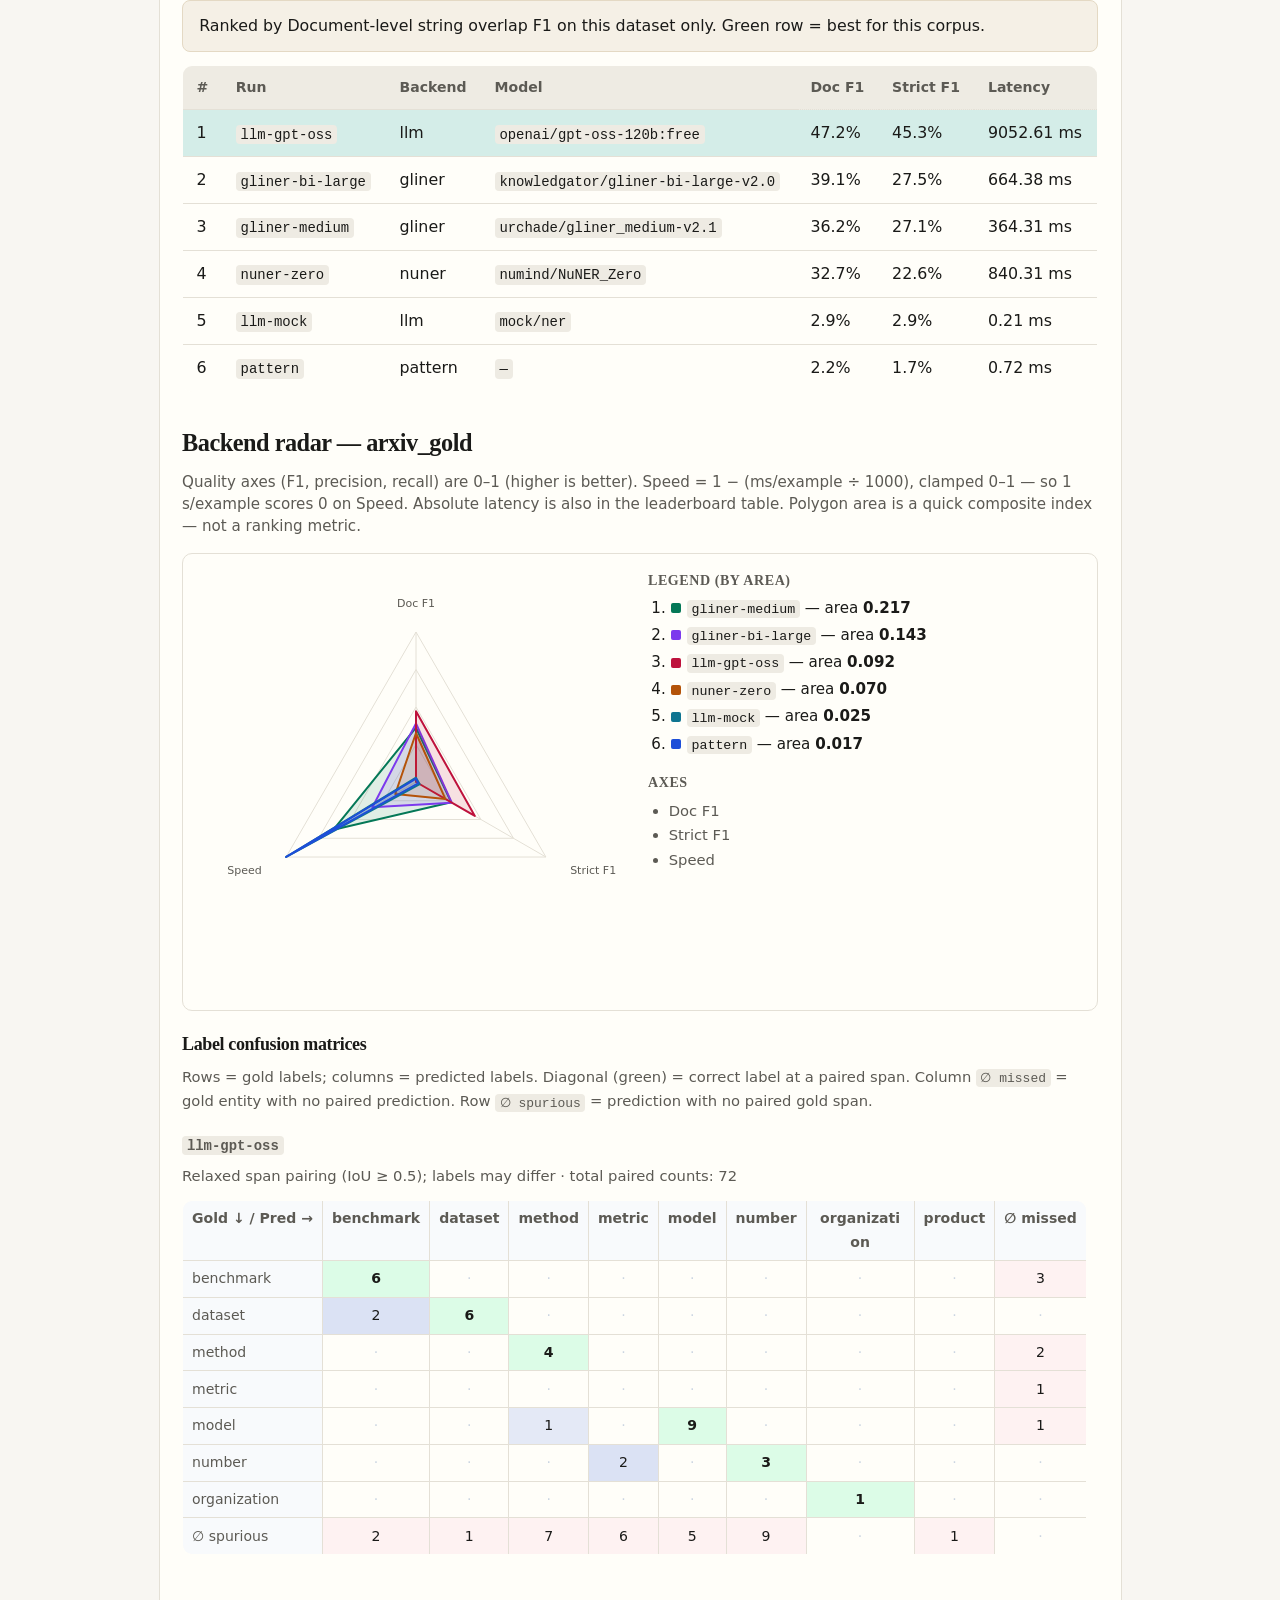
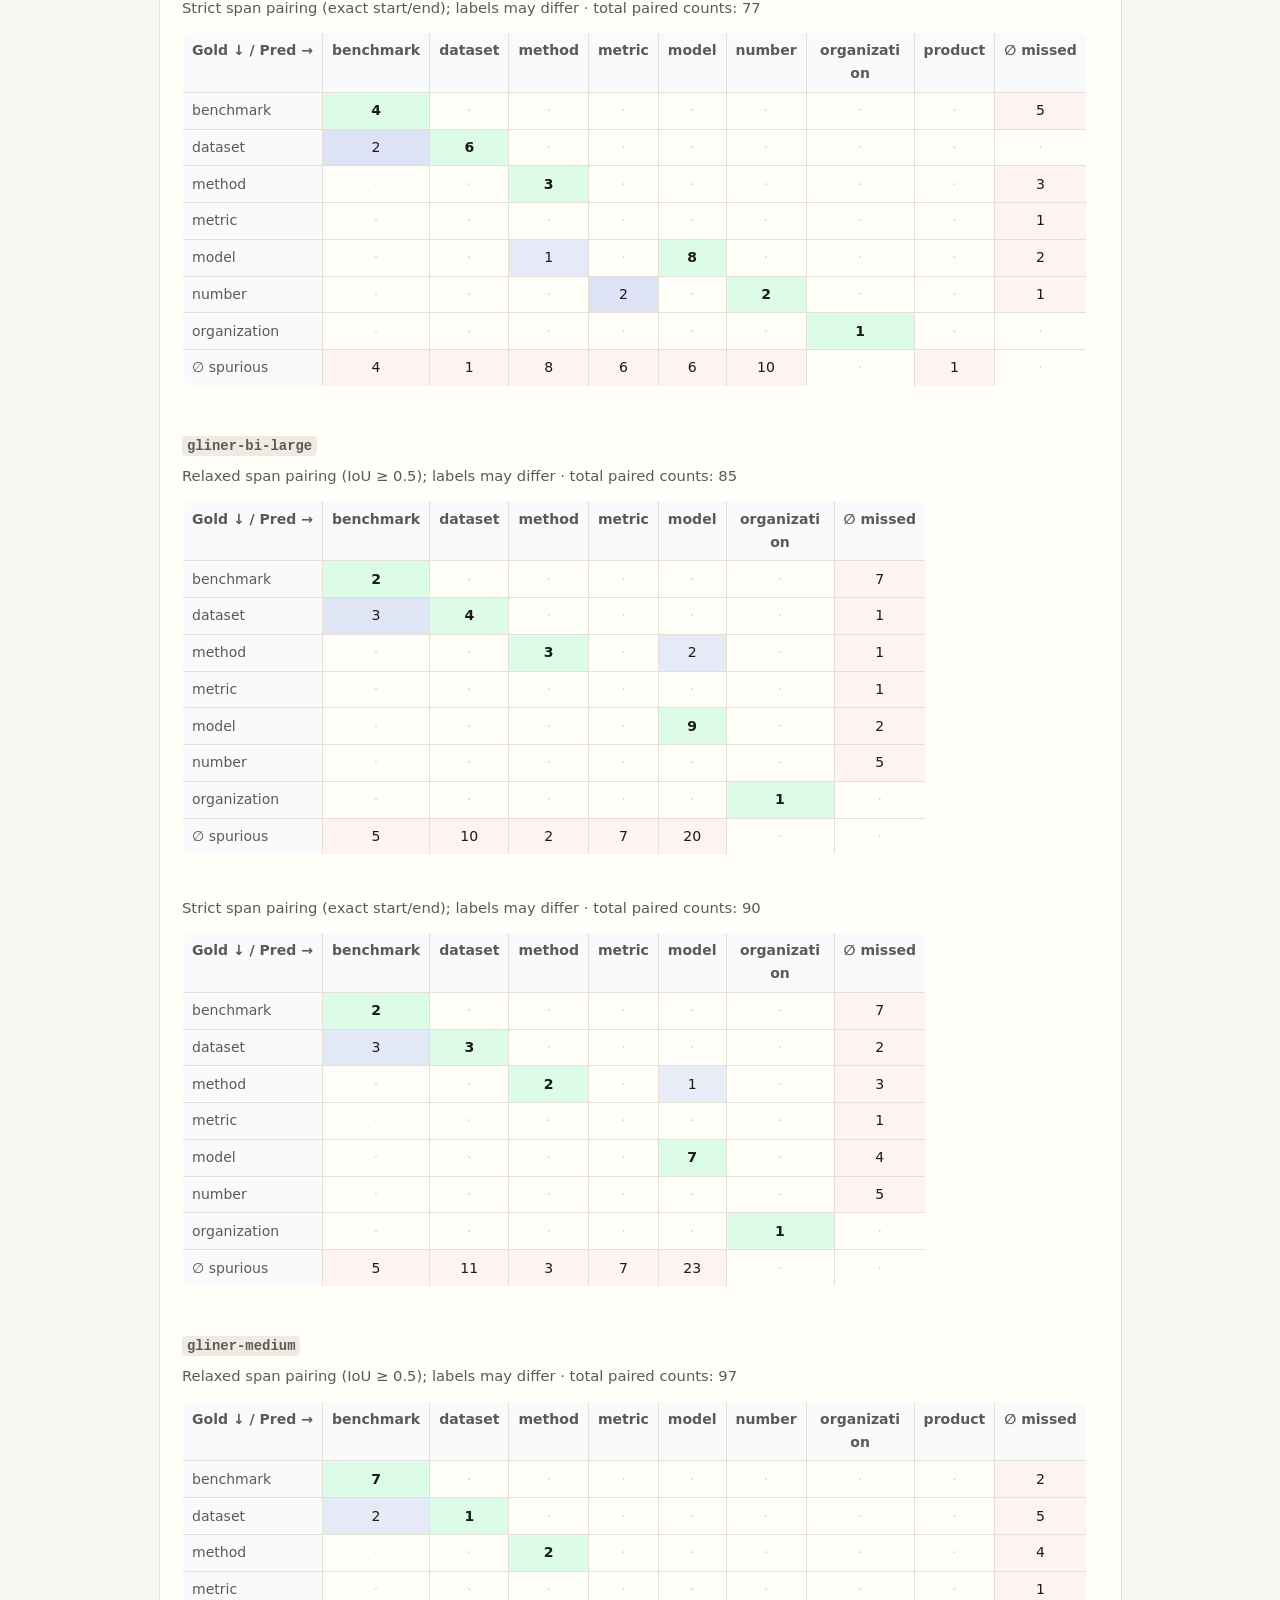
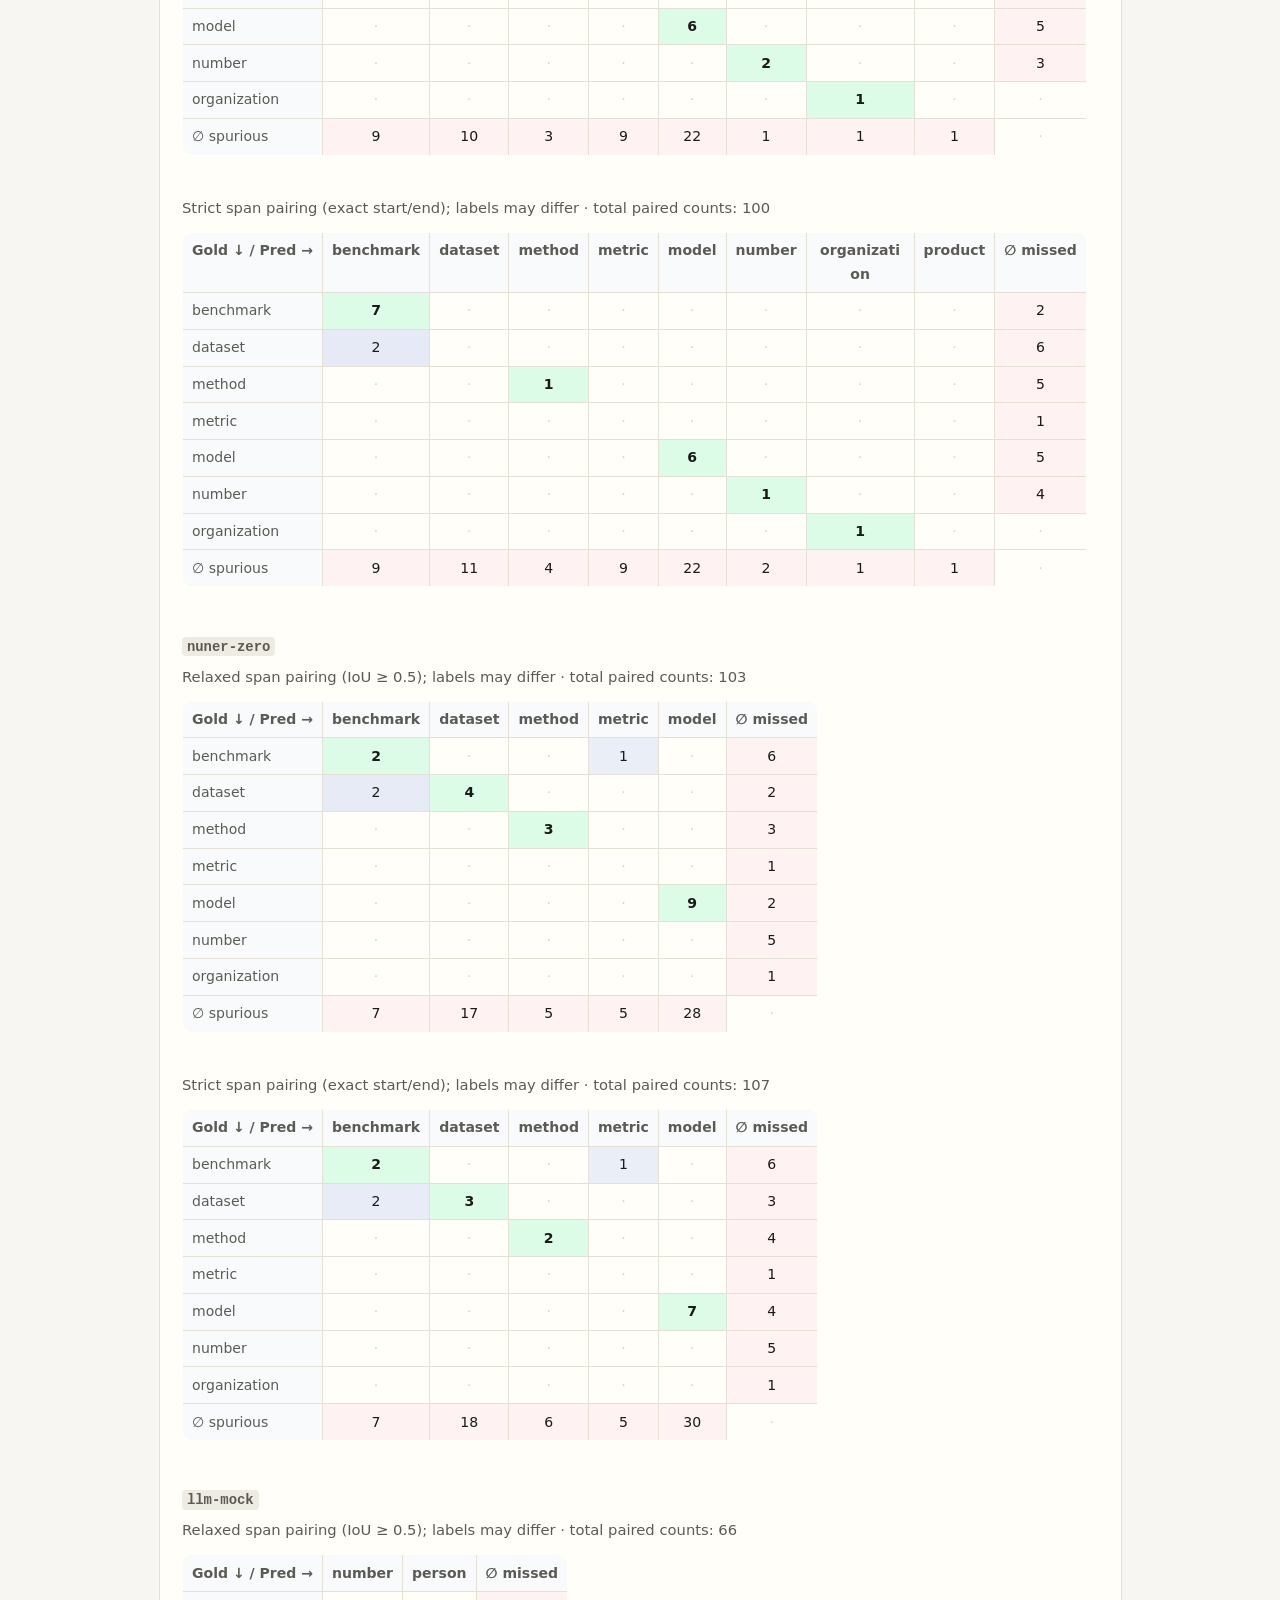
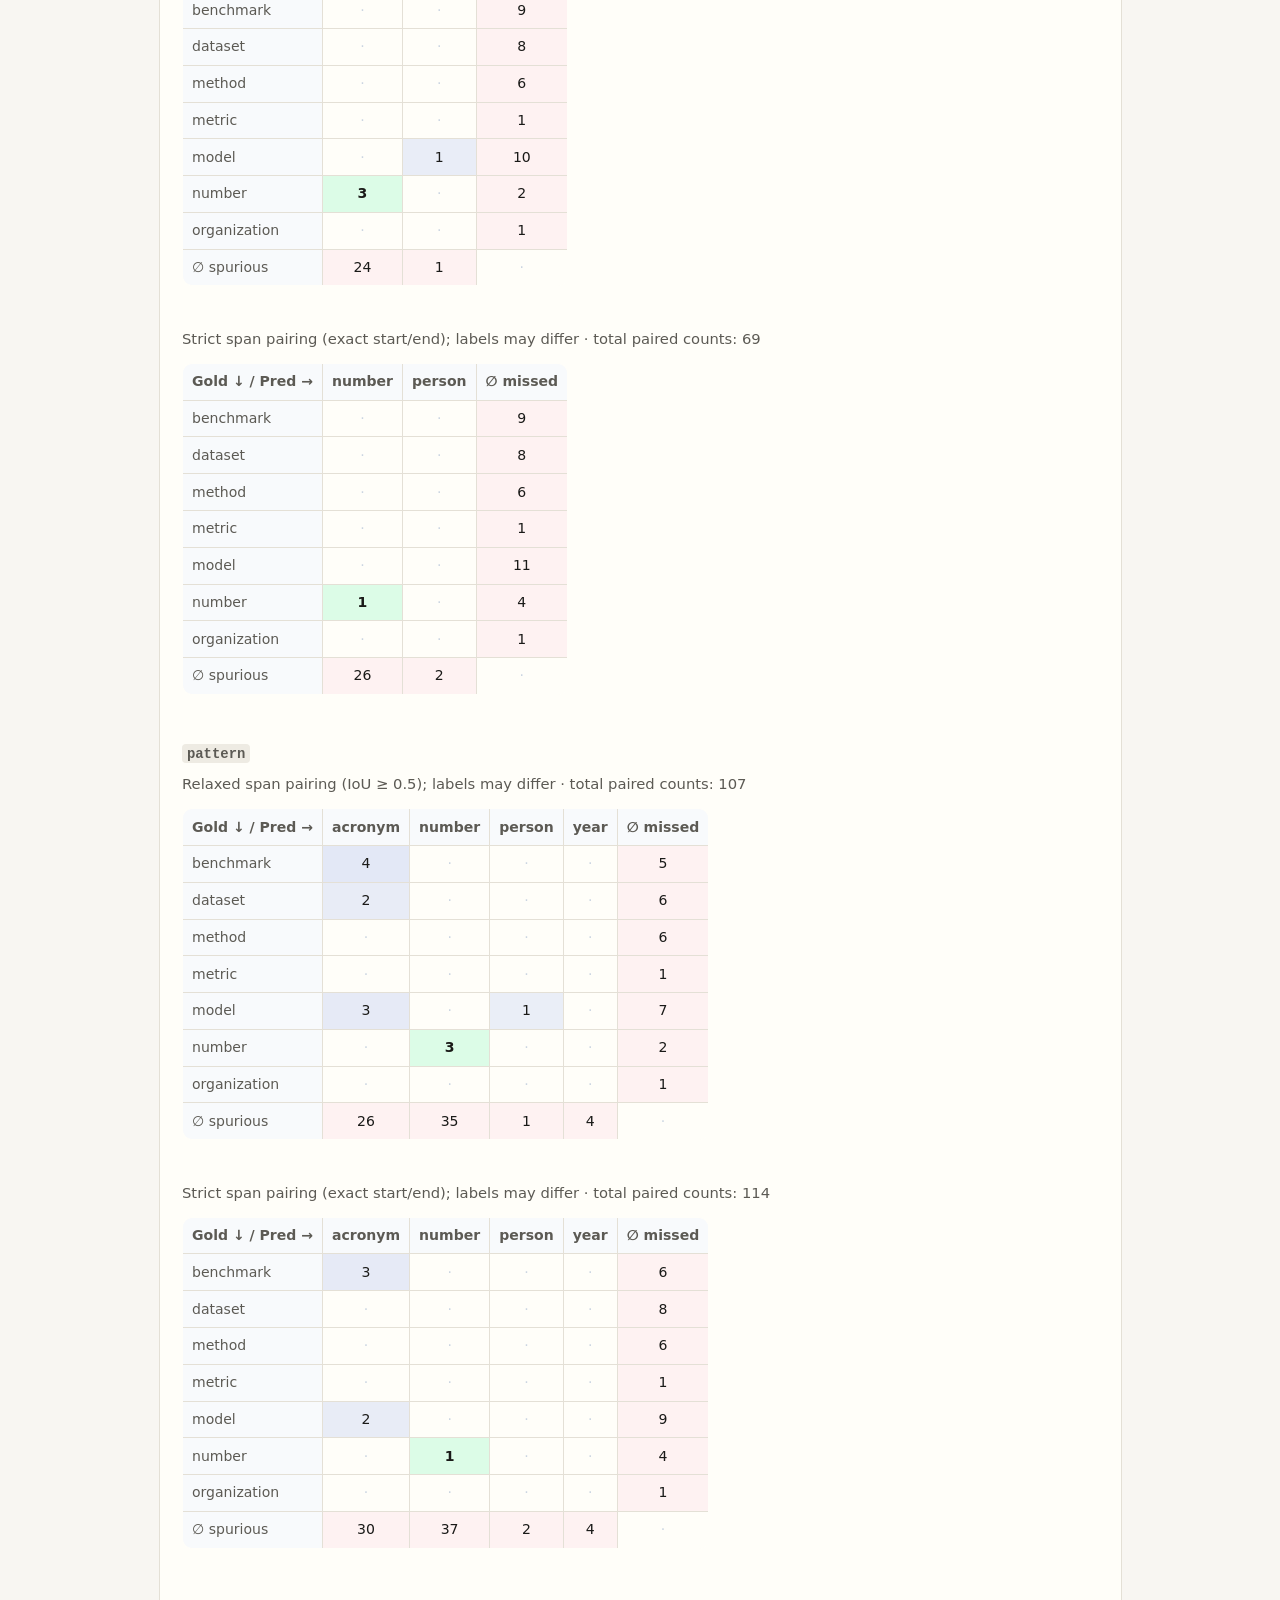
==== commit b36fcff3: "Align NER benchmark reports with marfago-labs site chrome. Share lab-theme.css and lab_chrome across" ====
--- a/docs/benchmark-report/index.html
+++ b/docs/benchmark-report/index.html
@@ -5,102 +5,413 @@
   <meta name="viewport" content="width=device-width, initial-scale=1" />
   <title>NER backend benchmark — ner-detector</title>
   <style>
-    
-    :root {
-      --bg: #f4f5f7;
-      --surface: #fff;
-      --text: #14181c;
-      --muted: #5f6b7a;
-      --border: #dde2e8;
-      --accent: #1d4ed8;
-      --rank1: #ecfdf5;
-    }
-    * { box-sizing: border-box; }
-    body {
-      margin: 0;
-      font-family: "Segoe UI", system-ui, sans-serif;
-      background: var(--bg);
-      color: var(--text);
-      line-height: 1.45;
-    }
-    .wrap { max-width: 1200px; margin: 0 auto; padding: 2rem 1.25rem 3rem; }
-    header.page {
-      background: var(--surface);
-      border: 1px solid var(--border);
-      border-radius: 12px;
-      padding: 1.5rem 1.75rem;
-      margin-bottom: 1.25rem;
-    }
-    header.page h1 { margin: 0; font-size: 1.45rem; font-weight: 600; }
-    header.page .sub { color: var(--muted); font-size: 0.92rem; margin: 0.35rem 0 0; }
-    .notice {
-      background: #fffbeb;
-      border: 1px solid #fde68a;
-      border-radius: 8px;
-      padding: 0.65rem 0.9rem;
-      font-size: 0.88rem;
-      margin-bottom: 1rem;
-    }
-    section.block { margin-bottom: 1.5rem; }
-    section.block h2 { font-size: 1.05rem; margin: 0 0 0.65rem; font-weight: 600; }
-    table {
-      width: 100%;
-      border-collapse: collapse;
-      background: var(--surface);
-      border: 1px solid var(--border);
-      border-radius: 10px;
-      overflow: hidden;
-      font-size: 0.88rem;
-    }
-    th, td {
-      padding: 0.55rem 0.75rem;
-      text-align: left;
-      border-bottom: 1px solid var(--border);
-      vertical-align: top;
-    }
-    th {
-      background: #f8fafc;
-      color: var(--muted);
-      font-size: 0.78rem;
-      font-weight: 600;
-    }
-    tr:last-child td { border-bottom: none; }
-    tr.rank-1 { background: var(--rank1); }
-    footer {
-      margin-top: 1.5rem;
-      text-align: center;
-      font-size: 0.78rem;
-      color: var(--muted);
-    }
-    th[title] { cursor: help; border-bottom: 1px dotted var(--border); }
+/* marfago-labs shared theme — org site, ner-dataset stats, ner-detector reports */
+:root {
+  --bg: #f8f6f2;
+  --surface: #fffef9;
+  --text: #1a1a18;
+  --muted: #5c5a54;
+  --accent: #0d4f4f;
+  --accent-hover: #0a3d3d;
+  --border: #e4e0d6;
+  --code-bg: #eeebe3;
+  --highlight: #d4ede8;
+  --notice-bg: #f5f0e6;
+  --notice-border: #e4d9c4;
+  --wide: 56rem;
+  --font-sans: "Segoe UI", system-ui, -apple-system, sans-serif;
+  --font-serif: Georgia, "Times New Roman", serif;
+}
+
+*,
+*::before,
+*::after {
+  box-sizing: border-box;
+}
+
+html {
+  font-size: 18px;
+  scroll-behavior: smooth;
+}
+
+body {
+  margin: 0;
+  font-family: var(--font-sans);
+  line-height: 1.65;
+  color: var(--text);
+  background: var(--bg);
+  -webkit-font-smoothing: antialiased;
+}
+
+a {
+  color: var(--accent);
+  text-decoration-thickness: 1px;
+  text-underline-offset: 3px;
+}
+
+a:hover {
+  color: var(--accent-hover);
+}
+
+h1,
+h2,
+h3 {
+  font-family: var(--font-serif);
+  font-weight: 600;
+  line-height: 1.25;
+  letter-spacing: -0.02em;
+}
+
+h1 {
+  font-size: 2.25rem;
+  margin: 0 0 0.75rem;
+}
+
+h2 {
+  font-size: 1.35rem;
+  margin: 2rem 0 0.75rem;
+}
+
+h3 {
+  font-size: 1.1rem;
+  margin: 1.5rem 0 0.5rem;
+}
+
+p {
+  margin: 0 0 1rem;
+}
+
+code {
+  font-size: 0.88em;
+  background: var(--code-bg);
+  padding: 0.12em 0.35em;
+  border-radius: 4px;
+}
+
+.muted {
+  color: var(--muted);
+  font-size: 0.92rem;
+}
+
+.lead {
+  font-size: 1.05rem;
+  color: var(--muted);
+}
+
+/* Site chrome */
+.site-header {
+  border-bottom: 1px solid var(--border);
+  background: var(--surface);
+}
+
+.site-header .wrap {
+  max-width: var(--wide);
+  margin: 0 auto;
+  padding: 1rem 1.25rem;
+  display: flex;
+  align-items: center;
+  justify-content: space-between;
+  gap: 1rem;
+  flex-wrap: wrap;
+}
+
+.site-header .brand {
+  font-family: var(--font-serif);
+  font-weight: 600;
+  font-size: 1.1rem;
+  text-decoration: none;
+  color: var(--text);
+}
+
+.site-header .brand:hover {
+  color: var(--accent);
+}
+
+.site-header nav {
+  display: flex;
+  gap: 1.25rem;
+  flex-wrap: wrap;
+}
+
+.site-header .nav-link {
+  text-decoration: none;
+  color: var(--muted);
+  font-size: 0.92rem;
+}
+
+.site-header .nav-link:hover,
+.site-header .nav-link.active {
+  color: var(--accent);
+}
+
+.site-footer {
+  margin-top: 3rem;
+  border-top: 1px solid var(--border);
+  padding: 2rem 0 2.5rem;
+}
+
+.site-footer .wrap {
+  max-width: var(--wide);
+  margin: 0 auto;
+  padding: 0 1.25rem;
+}
+
+.site-footer .small {
+  font-size: 0.85rem;
+  margin-top: 0.5rem;
+}
+
+.main {
+  max-width: var(--wide);
+  margin: 0 auto;
+  padding: 2rem 1.25rem 3rem;
+}
+
+.page-title {
+  margin-bottom: 0.25rem;
+}
+
+.page-sub {
+  color: var(--muted);
+  font-size: 0.92rem;
+  margin: 0 0 1.5rem;
+}
+
+/* Tables */
+table {
+  width: 100%;
+  border-collapse: collapse;
+  background: var(--surface);
+  border: 1px solid var(--border);
+  border-radius: 10px;
+  overflow: hidden;
+  font-size: 0.88rem;
+  margin-bottom: 1.5rem;
+}
+
+th,
+td {
+  padding: 0.55rem 0.75rem;
+  text-align: left;
+  border-bottom: 1px solid var(--border);
+  vertical-align: top;
+}
+
+th {
+  background: var(--code-bg);
+  color: var(--muted);
+  font-size: 0.78rem;
+  font-weight: 600;
+}
+
+tr:last-child td {
+  border-bottom: none;
+}
+
+.num {
+  text-align: right;
+  font-variant-numeric: tabular-nums;
+}
+
+tr.total td {
+  border-top: 2px solid var(--border);
+}
+
+tr.rank-1 {
+  background: var(--highlight);
+}
+
+/* Cards & datasets */
+.card,
+.dataset {
+  background: var(--surface);
+  border: 1px solid var(--border);
+  border-radius: 10px;
+  padding: 1.25rem 1.4rem;
+  margin-bottom: 1.25rem;
+}
+
+.notice {
+  background: var(--notice-bg);
+  border: 1px solid var(--notice-border);
+  border-radius: 8px;
+  padding: 0.65rem 0.9rem;
+  font-size: 0.88rem;
+  margin-bottom: 1rem;
+}
+
+.nav-inline {
+  display: flex;
+  flex-wrap: wrap;
+  gap: 0.5rem 1rem;
+  margin-bottom: 1.5rem;
+  font-size: 0.9rem;
+}
+
+.nav-inline a {
+  text-decoration: none;
+}
+
+.kpis {
+  display: grid;
+  grid-template-columns: repeat(auto-fill, minmax(110px, 1fr));
+  gap: 0.75rem;
+  margin: 1rem 0;
+}
+
+.kpi {
+  background: var(--code-bg);
+  border-radius: 8px;
+  padding: 0.65rem 0.75rem;
+  text-align: center;
+}
+
+.kpi .value {
+  display: block;
+  font-size: 1.15rem;
+  font-weight: 600;
+}
+
+.kpi .name {
+  font-size: 0.72rem;
+  color: var(--muted);
+  text-transform: uppercase;
+  letter-spacing: 0.03em;
+}
+
+table.bars td.bar span {
+  display: block;
+  height: 0.55rem;
+  background: var(--accent);
+  border-radius: 3px;
+  min-width: 2px;
+}
+
+/* Report-specific */
+header.page {
+  background: var(--surface);
+  border: 1px solid var(--border);
+  border-radius: 10px;
+  padding: 1.25rem 1.5rem;
+  margin-bottom: 1.25rem;
+}
+
+header.page h1 {
+  font-size: 1.45rem;
+  margin: 0;
+}
+
+header.page .sub {
+  color: var(--muted);
+  font-size: 0.92rem;
+  margin: 0.35rem 0 0;
+}
+
+section.block {
+  margin-bottom: 1.5rem;
+}
+
+section.block h2,
+section.block h3 {
+  font-family: var(--font-serif);
+}
+
+.report-index {
+  display: flex;
+  flex-wrap: wrap;
+  gap: 0.45rem 0.65rem;
+  background: var(--surface);
+  border: 1px solid var(--border);
+  border-radius: 10px;
+  padding: 0.75rem 1rem;
+  margin-bottom: 1.25rem;
+}
+
+.report-index a {
+  font-size: 0.84rem;
+  text-decoration: none;
+  padding: 0.2rem 0.55rem;
+  border-radius: 999px;
+  background: var(--highlight);
+}
+
+.report-index .index-label {
+  width: 100%;
+  margin: 0 0 0.15rem;
+  font-size: 0.78rem;
+  font-weight: 600;
+  color: var(--muted);
+  text-transform: uppercase;
+  letter-spacing: 0.04em;
+}
+
+.dataset-section {
+  scroll-margin-top: 1rem;
+  padding-top: 0.25rem;
+  border-top: 1px solid var(--border);
+  margin-top: 1.75rem;
+}
+
+.dataset-section:first-of-type {
+  border-top: none;
+  margin-top: 0;
+  padding-top: 0;
+}
+
+.dataset-section .section-sub {
+  color: var(--muted);
+  font-size: 0.88rem;
+  margin: 0 0 0.85rem;
+}
+
+.err {
+  color: #9b2c2c;
+  font-size: 0.84rem;
+}
+
+table.summary,
+table.quality {
+  margin-bottom: 1.5rem;
+}
+
+table.quality {
+  font-size: 0.88rem;
+  margin-bottom: 0.75rem;
+}
+
+.quality-note {
+  font-size: 0.82rem;
+  margin: 0 0 1rem;
+}
+
+.meta {
+  font-size: 0.9rem;
+  color: var(--muted);
+  margin: 0.35rem 0;
+}
+
+table.bars {
+  font-size: 0.88rem;
+}
+
+table.bars th {
+  font-weight: 500;
+}
+
+table.bars td {
+  padding: 0.35rem 0.5rem;
+  vertical-align: middle;
+}
+
+table.bars .bar {
+  width: 40%;
+}
+
+
     .report-tabs section.block { margin-bottom: 1.25rem; }
     .report-tabs section.block:last-child { margin-bottom: 0; }
     .report-tabs .notice { margin-bottom: 0.75rem; }
-    .report-index {
-      display: flex; flex-wrap: wrap; gap: 0.45rem 0.65rem;
-      background: var(--surface); border: 1px solid var(--border);
-      border-radius: 10px; padding: 0.75rem 1rem; margin-bottom: 1.25rem;
-    }
-    .report-index a {
-      font-size: 0.84rem; color: var(--accent); text-decoration: none;
-      padding: 0.2rem 0.55rem; border-radius: 999px; background: #eff6ff;
-    }
-    .report-index a:hover { text-decoration: underline; }
-    .report-index .index-label {
-      width: 100%; margin: 0 0 0.15rem; font-size: 0.78rem; font-weight: 600;
-      color: var(--muted); text-transform: uppercase; letter-spacing: 0.04em;
-    }
-    .dataset-section {
-      scroll-margin-top: 1rem;
-      padding-top: 0.25rem;
-      border-top: 1px solid var(--border);
-      margin-top: 1.75rem;
-    }
-    .dataset-section:first-of-type { border-top: none; margin-top: 0; padding-top: 0; }
-    .dataset-section > h2 { font-size: 1.15rem; margin: 0 0 0.35rem; }
-    .dataset-section .section-sub {
-      color: var(--muted); font-size: 0.88rem; margin: 0 0 0.85rem;
-    }
+    th[title] { cursor: help; border-bottom: 1px dotted var(--border); }
 
     .confusion-section { margin-top: 1.25rem; }
     .confusion-section h3 { font-size: 1rem; margin: 0 0 0.5rem; }
@@ -144,7 +455,7 @@
       background: #fef2f2;
     }
 
-    
+
     .report-tabs {
       background: var(--surface);
       border: 1px solid var(--border);
@@ -243,8 +554,8 @@
     #ner-bench-results:checked ~ .tab-panel-results { display: block; }
     #ner-bench-methodology:checked ~ .tab-panel-methodology { display: block; }
 
-    
-    
+
+
     .radar-section { margin-bottom: 1.5rem; }
     .radar-note {
       font-size: 0.84rem; color: var(--muted); margin: 0 0 0.85rem; line-height: 1.45;
@@ -275,39 +586,44 @@
     }
     .radar-axes-list { margin: 0; padding-left: 1.15rem; font-size: 0.82rem; color: var(--muted); }
 
-    
-    .err { color: #b91c1c; font-size: 0.84rem; }
+
   </style>
 </head>
 <body>
+  <header class="site-header">
   <div class="wrap">
+    <a class="brand" href="https://marfago-labs.github.io/">marfago labs</a>
+    <nav aria-label="Main"><a class="nav-link" href="https://marfago-labs.github.io/">Home</a><a class="nav-link" href="https://marfago-labs.github.io/blog/">Blog</a><a class="nav-link active" href="https://marfago-labs.github.io/projects/">Projects</a><a class="nav-link" href="https://marfago-labs.github.io/about/">About</a></nav>
+  </div>
+</header>
+  <main class="main">
     <header class="page">
       <h1>NER backend benchmark</h1>
-      <p class="sub">Config <code>F:\workspace\marfago-labs\ner-detector\benchmark\config\compare_backends.yaml</code></p>
-      <p class="sub">Output <code>F:\workspace\marfago-labs\ner-detector\benchmark\results\run-20260606T131135Z</code></p>
-      
+      <p class="sub">Config <code>benchmark\config\compare_backends.yaml</code></p>
+      <p class="sub">Output <code>benchmark\results\run-20260606T131135Z</code></p>
+
     </header>
 
-    
+
     <div class="report-tabs">
       <input type="radio" name="ner-bench-tab" id="ner-bench-results" class="tab-input" checked>
-      
+
       <input type="radio" name="ner-bench-tab" id="ner-bench-methodology" class="tab-input">
       <nav class="tab-bar" aria-label="Report sections">
         <label for="ner-bench-results">Results</label>
-        
+
         <label for="ner-bench-methodology">Metrics &amp; methodology</label>
       </nav>
       <div class="tab-panel tab-panel-results">
-    
-    
-    
+
+
+
     <nav class="report-index" aria-label="Report sections">
       <p class="index-label">Sections</p>
       <a href="#global">Global (all datasets)</a><a href="#dataset-arxiv-gold">arxiv_gold</a><a href="#dataset-synthetic-news-100">synthetic_news_100</a>
     </nav>
-    
-    
+
+
     <section class="dataset-section" id="global">
       <h2>Global — all datasets</h2>
       <p class="section-sub">Aggregated Document/Strict F1 and latency across
@@ -315,13 +631,13 @@
       <section class="block">
         <h3>Leaderboard</h3>
         <p class="notice">Ranked by Document-level string overlap F1. Green row = best overall.</p>
-        
+
       <table>
         <thead>
           <tr>
             <th>#</th>
             <th>Run</th>
-            
+
             <th>Backend</th>
             <th>Model</th>
             <th title="Document-level unique string match">Doc F1</th>
@@ -331,16 +647,16 @@
         </thead>
         <tbody><tr class='rank-1'><td>1</td><td><code>llm-gpt-oss</code></td><td>llm</td><td><code>openai/gpt-oss-120b:free</code></td><td>80.7%</td><td>80.6%</td><td>7100.93 ms</td></tr><tr class=''><td>2</td><td><code>nuner-zero</code></td><td>nuner</td><td><code>numind/NuNER_Zero</code></td><td>74.3%</td><td>72.4%</td><td>1768.16 ms</td></tr><tr class=''><td>3</td><td><code>bert-conll</code></td><td>transformers</td><td><code>dslim/bert-base-NER</code></td><td>72.5%</td><td>72.5%</td><td>79.60 ms</td></tr><tr class=''><td>4</td><td><code>gliner-medium</code></td><td>gliner</td><td><code>urchade/gliner_medium-v2.1</code></td><td>67.3%</td><td>65.9%</td><td>212.40 ms</td></tr><tr class=''><td>5</td><td><code>gliner-bi-large</code></td><td>gliner</td><td><code>knowledgator/gliner-bi-large-v2.0</code></td><td>57.1%</td><td>55.2%</td><td>391.60 ms</td></tr><tr class=''><td>6</td><td><code>llm-mock</code></td><td>llm</td><td><code>mock/ner</code></td><td>31.0%</td><td>31.0%</td><td>0.21 ms</td></tr><tr class=''><td>7</td><td><code>pattern</code></td><td>pattern</td><td><code>—</code></td><td>22.7%</td><td>21.8%</td><td>0.19 ms</td></tr></tbody>
       </table>
-    
+
       </section>
-      
+
     <section class="block radar-section">
       <h2>Backend radar — Global (all datasets)</h2>
       <p class="radar-note">Quality axes (F1, precision, recall) are 0–1 (higher is better).
       Speed = 1 − (ms/example ÷ 1000), clamped 0–1 — so 1 s/example scores 0 on Speed.
       Absolute latency is also in the leaderboard table. Polygon area is a quick composite index —
       not a ranking metric.</p>
-      
+
       <div class="radar-layout">
         <figure class="radar-figure">
           <svg class="radar-chart" viewBox="0 0 420 420" width="420" height="420" role="img"
@@ -359,18 +675,18 @@
         </div>
       </div>
     </section>
-    
-      
+
+
     <section class="block confusion-section">
       <h3>Label confusion matrices</h3>
       <p class="confusion-note">Rows = gold labels; columns = predicted labels.
       Diagonal (green) = correct label at a paired span. Column <code>∅ missed</code>
       = gold entity with no paired prediction. Row <code>∅ spurious</code>
       = prediction with no paired gold span.</p>
-      
+
     <div class="confusion-run">
       <h4><code>llm-gpt-oss</code></h4>
-      
+
     <div class="confusion-wrap">
       <p class="confusion-note">Relaxed span pairing (IoU ≥ 0.5); labels may differ · total paired counts: 723</p>
       <table class="confusion-matrix" aria-label="Relaxed span pairing (IoU ≥ 0.5); labels may differ">
@@ -385,8 +701,8 @@
         </tbody>
       </table>
     </div>
-    
-      
+
+
     <div class="confusion-wrap">
       <p class="confusion-note">Strict span pairing (exact start/end); labels may differ · total paired counts: 732</p>
       <table class="confusion-matrix" aria-label="Strict span pairing (exact start/end); labels may differ">
@@ -401,12 +717,12 @@
         </tbody>
       </table>
     </div>
-    
-    </div>
-    
+
+    </div>
+
     <div class="confusion-run">
       <h4><code>bert-conll</code></h4>
-      
+
     <div class="confusion-wrap">
       <p class="confusion-note">Relaxed span pairing (IoU ≥ 0.5); labels may differ · total paired counts: 565</p>
       <table class="confusion-matrix" aria-label="Relaxed span pairing (IoU ≥ 0.5); labels may differ">
@@ -421,8 +737,8 @@
         </tbody>
       </table>
     </div>
-    
-      
+
+
     <div class="confusion-wrap">
       <p class="confusion-note">Strict span pairing (exact start/end); labels may differ · total paired counts: 593</p>
       <table class="confusion-matrix" aria-label="Strict span pairing (exact start/end); labels may differ">
@@ -437,12 +753,12 @@
         </tbody>
       </table>
     </div>
-    
-    </div>
-    
+
+    </div>
+
     <div class="confusion-run">
       <h4><code>nuner-zero</code></h4>
-      
+
     <div class="confusion-wrap">
       <p class="confusion-note">Relaxed span pairing (IoU ≥ 0.5); labels may differ · total paired counts: 774</p>
       <table class="confusion-matrix" aria-label="Relaxed span pairing (IoU ≥ 0.5); labels may differ">
@@ -457,8 +773,8 @@
         </tbody>
       </table>
     </div>
-    
-      
+
+
     <div class="confusion-wrap">
       <p class="confusion-note">Strict span pairing (exact start/end); labels may differ · total paired counts: 792</p>
       <table class="confusion-matrix" aria-label="Strict span pairing (exact start/end); labels may differ">
@@ -473,12 +789,12 @@
         </tbody>
       </table>
     </div>
-    
-    </div>
-    
+
+    </div>
+
     <div class="confusion-run">
       <h4><code>gliner-medium</code></h4>
-      
+
     <div class="confusion-wrap">
       <p class="confusion-note">Relaxed span pairing (IoU ≥ 0.5); labels may differ · total paired counts: 885</p>
       <table class="confusion-matrix" aria-label="Relaxed span pairing (IoU ≥ 0.5); labels may differ">
@@ -493,8 +809,8 @@
         </tbody>
       </table>
     </div>
-    
-      
+
+
     <div class="confusion-wrap">
       <p class="confusion-note">Strict span pairing (exact start/end); labels may differ · total paired counts: 904</p>
       <table class="confusion-matrix" aria-label="Strict span pairing (exact start/end); labels may differ">
@@ -509,12 +825,12 @@
         </tbody>
       </table>
     </div>
-    
-    </div>
-    
+
+    </div>
+
     <div class="confusion-run">
       <h4><code>gliner-bi-large</code></h4>
-      
+
     <div class="confusion-wrap">
       <p class="confusion-note">Relaxed span pairing (IoU ≥ 0.5); labels may differ · total paired counts: 612</p>
       <table class="confusion-matrix" aria-label="Relaxed span pairing (IoU ≥ 0.5); labels may differ">
@@ -529,8 +845,8 @@
         </tbody>
       </table>
     </div>
-    
-      
+
+
     <div class="confusion-wrap">
       <p class="confusion-note">Strict span pairing (exact start/end); labels may differ · total paired counts: 617</p>
       <table class="confusion-matrix" aria-label="Strict span pairing (exact start/end); labels may differ">
@@ -545,12 +861,12 @@
         </tbody>
       </table>
     </div>
-    
-    </div>
-    
+
+    </div>
+
     <div class="confusion-run">
       <h4><code>llm-mock</code></h4>
-      
+
     <div class="confusion-wrap">
       <p class="confusion-note">Relaxed span pairing (IoU ≥ 0.5); labels may differ · total paired counts: 702</p>
       <table class="confusion-matrix" aria-label="Relaxed span pairing (IoU ≥ 0.5); labels may differ">
@@ -565,8 +881,8 @@
         </tbody>
       </table>
     </div>
-    
-      
+
+
     <div class="confusion-wrap">
       <p class="confusion-note">Strict span pairing (exact start/end); labels may differ · total paired counts: 739</p>
       <table class="confusion-matrix" aria-label="Strict span pairing (exact start/end); labels may differ">
@@ -581,12 +897,12 @@
         </tbody>
       </table>
     </div>
-    
-    </div>
-    
+
+    </div>
+
     <div class="confusion-run">
       <h4><code>pattern</code></h4>
-      
+
     <div class="confusion-wrap">
       <p class="confusion-note">Relaxed span pairing (IoU ≥ 0.5); labels may differ · total paired counts: 1007</p>
       <table class="confusion-matrix" aria-label="Relaxed span pairing (IoU ≥ 0.5); labels may differ">
@@ -601,8 +917,8 @@
         </tbody>
       </table>
     </div>
-    
-      
+
+
     <div class="confusion-wrap">
       <p class="confusion-note">Strict span pairing (exact start/end); labels may differ · total paired counts: 1056</p>
       <table class="confusion-matrix" aria-label="Strict span pairing (exact start/end); labels may differ">
@@ -617,13 +933,13 @@
         </tbody>
       </table>
     </div>
-    
-    </div>
-    
+
+    </div>
+
     </section>
-    
+
     </section>
-    
+
     <section class="dataset-section" id="dataset-arxiv-gold">
       <h2>arxiv_gold</h2>
       <p class="section-sub"><strong>10</strong> examples,
@@ -631,13 +947,13 @@
       <section class="block">
         <h3>Leaderboard</h3>
         <p class="notice">Ranked by Document-level string overlap F1 on this dataset only. Green row = best for this corpus.</p>
-        
+
       <table>
         <thead>
           <tr>
             <th>#</th>
             <th>Run</th>
-            
+
             <th>Backend</th>
             <th>Model</th>
             <th title="Document-level unique string match">Doc F1</th>
@@ -647,16 +963,16 @@
         </thead>
         <tbody><tr class='rank-1'><td>1</td><td><code>llm-gpt-oss</code></td><td>llm</td><td><code>openai/gpt-oss-120b:free</code></td><td>47.2%</td><td>45.3%</td><td>9052.61 ms</td></tr><tr class=''><td>2</td><td><code>gliner-bi-large</code></td><td>gliner</td><td><code>knowledgator/gliner-bi-large-v2.0</code></td><td>39.1%</td><td>27.5%</td><td>664.38 ms</td></tr><tr class=''><td>3</td><td><code>gliner-medium</code></td><td>gliner</td><td><code>urchade/gliner_medium-v2.1</code></td><td>36.2%</td><td>27.1%</td><td>364.31 ms</td></tr><tr class=''><td>4</td><td><code>nuner-zero</code></td><td>nuner</td><td><code>numind/NuNER_Zero</code></td><td>32.7%</td><td>22.6%</td><td>840.31 ms</td></tr><tr class=''><td>5</td><td><code>llm-mock</code></td><td>llm</td><td><code>mock/ner</code></td><td>2.9%</td><td>2.9%</td><td>0.21 ms</td></tr><tr class=''><td>6</td><td><code>pattern</code></td><td>pattern</td><td><code>—</code></td><td>2.2%</td><td>1.7%</td><td>0.72 ms</td></tr></tbody>
       </table>
-    
+
       </section>
-      
+
     <section class="block radar-section">
       <h2>Backend radar — arxiv_gold</h2>
       <p class="radar-note">Quality axes (F1, precision, recall) are 0–1 (higher is better).
       Speed = 1 − (ms/example ÷ 1000), clamped 0–1 — so 1 s/example scores 0 on Speed.
       Absolute latency is also in the leaderboard table. Polygon area is a quick composite index —
       not a ranking metric.</p>
-      
+
       <div class="radar-layout">
         <figure class="radar-figure">
           <svg class="radar-chart" viewBox="0 0 420 420" width="420" height="420" role="img"
@@ -675,18 +991,18 @@
         </div>
       </div>
     </section>
-    
-      
+
+
     <section class="block confusion-section">
       <h3>Label confusion matrices</h3>
       <p class="confusion-note">Rows = gold labels; columns = predicted labels.
       Diagonal (green) = correct label at a paired span. Column <code>∅ missed</code>
       = gold entity with no paired prediction. Row <code>∅ spurious</code>
       = prediction with no paired gold span.</p>
-      
+
     <div class="confusion-run">
       <h4><code>llm-gpt-oss</code></h4>
-      
+
     <div class="confusion-wrap">
       <p class="confusion-note">Relaxed span pairing (IoU ≥ 0.5); labels may differ · total paired counts: 72</p>
       <table class="confusion-matrix" aria-label="Relaxed span pairing (IoU ≥ 0.5); labels may differ">
@@ -701,8 +1017,8 @@
         </tbody>
       </table>
     </div>
-    
-      
+
+
     <div class="confusion-wrap">
       <p class="confusion-note">Strict span pairing (exact start/end); labels may differ · total paired counts: 77</p>
       <table class="confusion-matrix" aria-label="Strict span pairing (exact start/end); labels may differ">
@@ -717,12 +1033,12 @@
         </tbody>
       </table>
     </div>
-    
-    </div>
-    
+
+    </div>
+
     <div class="confusion-run">
       <h4><code>gliner-bi-large</code></h4>
-      
+
     <div class="confusion-wrap">
       <p class="confusion-note">Relaxed span pairing (IoU ≥ 0.5); labels may differ · total paired counts: 85</p>
       <table class="confusion-matrix" aria-label="Relaxed span pairing (IoU ≥ 0.5); labels may differ">
@@ -737,8 +1053,8 @@
         </tbody>
       </table>
     </div>
-    
-      
+
+
     <div class="confusion-wrap">
       <p class="confusion-note">Strict span pairing (exact start/end); labels may differ · total paired counts: 90</p>
       <table class="confusion-matrix" aria-label="Strict span pairing (exact start/end); labels may differ">
@@ -753,12 +1069,12 @@
         </tbody>
       </table>
     </div>
-    
-    </div>
-    
+
+    </div>
+
     <div class="confusion-run">
       <h4><code>gliner-medium</code></h4>
-      
+
     <div class="confusion-wrap">
       <p class="confusion-note">Relaxed span pairing (IoU ≥ 0.5); labels may differ · total paired counts: 97</p>
       <table class="confusion-matrix" aria-label="Relaxed span pairing (IoU ≥ 0.5); labels may differ">
@@ -773,8 +1089,8 @@
         </tbody>
       </table>
     </div>
-    
-      
+
+
     <div class="confusion-wrap">
       <p class="confusion-note">Strict span pairing (exact start/end); labels may differ · total paired counts: 100</p>
       <table class="confusion-matrix" aria-label="Strict span pairing (exact start/end); labels may differ">
@@ -789,12 +1105,12 @@
         </tbody>
       </table>
     </div>
-    
-    </div>
-    
+
+    </div>
+
     <div class="confusion-run">
       <h4><code>nuner-zero</code></h4>
-      
+
     <div class="confusion-wrap">
       <p class="confusion-note">Relaxed span pairing (IoU ≥ 0.5); labels may differ · total paired counts: 103</p>
       <table class="confusion-matrix" aria-label="Relaxed span pairing (IoU ≥ 0.5); labels may differ">
@@ -809,8 +1125,8 @@
         </tbody>
       </table>
     </div>
-    
-      
+
+
     <div class="confusion-wrap">
       <p class="confusion-note">Strict span pairing (exact start/end); labels may differ · total paired counts: 107</p>
       <table class="confusion-matrix" aria-label="Strict span pairing (exact start/end); labels may differ">
@@ -825,12 +1141,12 @@
         </tbody>
       </table>
     </div>
-    
-    </div>
-    
+
+    </div>
+
     <div class="confusion-run">
       <h4><code>llm-mock</code></h4>
-      
+
     <div class="confusion-wrap">
       <p class="confusion-note">Relaxed span pairing (IoU ≥ 0.5); labels may differ · total paired counts: 66</p>
       <table class="confusion-matrix" aria-label="Relaxed span pairing (IoU ≥ 0.5); labels may differ">
@@ -845,8 +1161,8 @@
         </tbody>
       </table>
     </div>
-    
-      
+
+
     <div class="confusion-wrap">
       <p class="confusion-note">Strict span pairing (exact start/end); labels may differ · total paired counts: 69</p>
       <table class="confusion-matrix" aria-label="Strict span pairing (exact start/end); labels may differ">
@@ -861,12 +1177,12 @@
         </tbody>
       </table>
     </div>
-    
-    </div>
-    
+
+    </div>
+
     <div class="confusion-run">
       <h4><code>pattern</code></h4>
-      
+
     <div class="confusion-wrap">
       <p class="confusion-note">Relaxed span pairing (IoU ≥ 0.5); labels may differ · total paired counts: 107</p>
       <table class="confusion-matrix" aria-label="Relaxed span pairing (IoU ≥ 0.5); labels may differ">
@@ -881,8 +1197,8 @@
         </tbody>
       </table>
     </div>
-    
-      
+
+
     <div class="confusion-wrap">
       <p class="confusion-note">Strict span pairing (exact start/end); labels may differ · total paired counts: 114</p>
       <table class="confusion-matrix" aria-label="Strict span pairing (exact start/end); labels may differ">
@@ -897,13 +1213,13 @@
         </tbody>
       </table>
     </div>
-    
-    </div>
-    
+
+    </div>
+
     </section>
-    
+
     </section>
-    
+
     <section class="dataset-section" id="dataset-synthetic-news-100">
       <h2>synthetic_news_100</h2>
       <p class="section-sub"><strong>100</strong> examples,
@@ -911,13 +1227,13 @@
       <section class="block">
         <h3>Leaderboard</h3>
         <p class="notice">Ranked by Document-level string overlap F1 on this dataset only. Green row = best for this corpus.</p>
-        
+
       <table>
         <thead>
           <tr>
             <th>#</th>
             <th>Run</th>
-            
+
             <th>Backend</th>
             <th>Model</th>
             <th title="Document-level unique string match">Doc F1</th>
@@ -927,16 +1243,16 @@
         </thead>
         <tbody><tr class='rank-1'><td>1</td><td><code>llm-gpt-oss</code></td><td>llm</td><td><code>openai/gpt-oss-120b:free</code></td><td>83.9%</td><td>83.9%</td><td>6905.76 ms</td></tr><tr class=''><td>2</td><td><code>nuner-zero</code></td><td>nuner</td><td><code>numind/NuNER_Zero</code></td><td>78.0%</td><td>77.9%</td><td>1860.95 ms</td></tr><tr class=''><td>3</td><td><code>bert-conll</code></td><td>transformers</td><td><code>dslim/bert-base-NER</code></td><td>72.5%</td><td>72.5%</td><td>79.60 ms</td></tr><tr class=''><td>4</td><td><code>gliner-medium</code></td><td>gliner</td><td><code>urchade/gliner_medium-v2.1</code></td><td>69.6%</td><td>69.6%</td><td>197.21 ms</td></tr><tr class=''><td>5</td><td><code>gliner-bi-large</code></td><td>gliner</td><td><code>knowledgator/gliner-bi-large-v2.0</code></td><td>59.2%</td><td>59.2%</td><td>364.32 ms</td></tr><tr class=''><td>6</td><td><code>llm-mock</code></td><td>llm</td><td><code>mock/ner</code></td><td>33.1%</td><td>33.1%</td><td>0.21 ms</td></tr><tr class=''><td>7</td><td><code>pattern</code></td><td>pattern</td><td><code>—</code></td><td>24.2%</td><td>23.9%</td><td>0.14 ms</td></tr></tbody>
       </table>
-    
+
       </section>
-      
+
     <section class="block radar-section">
       <h2>Backend radar — synthetic_news_100</h2>
       <p class="radar-note">Quality axes (F1, precision, recall) are 0–1 (higher is better).
       Speed = 1 − (ms/example ÷ 1000), clamped 0–1 — so 1 s/example scores 0 on Speed.
       Absolute latency is also in the leaderboard table. Polygon area is a quick composite index —
       not a ranking metric.</p>
-      
+
       <div class="radar-layout">
         <figure class="radar-figure">
           <svg class="radar-chart" viewBox="0 0 420 420" width="420" height="420" role="img"
@@ -955,18 +1271,18 @@
         </div>
       </div>
     </section>
-    
-      
+
+
     <section class="block confusion-section">
       <h3>Label confusion matrices</h3>
       <p class="confusion-note">Rows = gold labels; columns = predicted labels.
       Diagonal (green) = correct label at a paired span. Column <code>∅ missed</code>
       = gold entity with no paired prediction. Row <code>∅ spurious</code>
       = prediction with no paired gold span.</p>
-      
+
     <div class="confusion-run">
       <h4><code>llm-gpt-oss</code></h4>
-      
+
     <div class="confusion-wrap">
       <p class="confusion-note">Relaxed span pairing (IoU ≥ 0.5); labels may differ · total paired counts: 651</p>
       <table class="confusion-matrix" aria-label="Relaxed span pairing (IoU ≥ 0.5); labels may differ">
@@ -981,8 +1297,8 @@
         </tbody>
       </table>
     </div>
-    
-      
+
+
     <div class="confusion-wrap">
       <p class="confusion-note">Strict span pairing (exact start/end); labels may differ · total paired counts: 655</p>
       <table class="confusion-matrix" aria-label="Strict span pairing (exact start/end); labels may differ">
@@ -997,12 +1313,12 @@
         </tbody>
       </table>
     </div>
-    
-    </div>
-    
+
+    </div>
+
     <div class="confusion-run">
       <h4><code>nuner-zero</code></h4>
-      
+
     <div class="confusion-wrap">
       <p class="confusion-note">Relaxed span pairing (IoU ≥ 0.5); labels may differ · total paired counts: 671</p>
       <table class="confusion-matrix" aria-label="Relaxed span pairing (IoU ≥ 0.5); labels may differ">
@@ -1017,8 +1333,8 @@
         </tbody>
       </table>
     </div>
-    
-      
+
+
     <div class="confusion-wrap">
       <p class="confusion-note">Strict span pairing (exact start/end); labels may differ · total paired counts: 685</p>
       <table class="confusion-matrix" aria-label="Strict span pairing (exact start/end); labels may differ">
@@ -1033,12 +1349,12 @@
         </tbody>
       </table>
     </div>
-    
-    </div>
-    
+
+    </div>
+
     <div class="confusion-run">
       <h4><code>bert-conll</code></h4>
-      
+
     <div class="confusion-wrap">
       <p class="confusion-note">Relaxed span pairing (IoU ≥ 0.5); labels may differ · total paired counts: 565</p>
       <table class="confusion-matrix" aria-label="Relaxed span pairing (IoU ≥ 0.5); labels may differ">
@@ -1053,8 +1369,8 @@
         </tbody>
       </table>
     </div>
-    
-      
+
+
     <div class="confusion-wrap">
       <p class="confusion-note">Strict span pairing (exact start/end); labels may differ · total paired counts: 593</p>
       <table class="confusion-matrix" aria-label="Strict span pairing (exact start/end); labels may differ">
@@ -1069,12 +1385,12 @@
         </tbody>
       </table>
     </div>
-    
-    </div>
-    
+
+    </div>
+
     <div class="confusion-run">
       <h4><code>gliner-medium</code></h4>
-      
+
     <div class="confusion-wrap">
       <p class="confusion-note">Relaxed span pairing (IoU ≥ 0.5); labels may differ · total paired counts: 788</p>
       <table class="confusion-matrix" aria-label="Relaxed span pairing (IoU ≥ 0.5); labels may differ">
@@ -1089,8 +1405,8 @@
         </tbody>
       </table>
     </div>
-    
-      
+
+
     <div class="confusion-wrap">
       <p class="confusion-note">Strict span pairing (exact start/end); labels may differ · total paired counts: 804</p>
       <table class="confusion-matrix" aria-label="Strict span pairing (exact start/end); labels may differ">
@@ -1105,12 +1421,12 @@
         </tbody>
       </table>
     </div>
-    
-    </div>
-    
+
+    </div>
+
     <div class="confusion-run">
       <h4><code>gliner-bi-large</code></h4>
-      
+
     <div class="confusion-wrap">
       <p class="confusion-note">Relaxed span pairing (IoU ≥ 0.5); labels may differ · total paired counts: 527</p>
       <table class="confusion-matrix" aria-label="Relaxed span pairing (IoU ≥ 0.5); labels may differ">
@@ -1125,8 +1441,8 @@
         </tbody>
       </table>
     </div>
-    
-      
+
+
     <div class="confusion-wrap">
       <p class="confusion-note">Strict span pairing (exact start/end); labels may differ · total paired counts: 527</p>
       <table class="confusion-matrix" aria-label="Strict span pairing (exact start/end); labels may differ">
@@ -1141,12 +1457,12 @@
         </tbody>
       </table>
     </div>
-    
-    </div>
-    
+
+    </div>
+
     <div class="confusion-run">
       <h4><code>llm-mock</code></h4>
-      
+
     <div class="confusion-wrap">
       <p class="confusion-note">Relaxed span pairing (IoU ≥ 0.5); labels may differ · total paired counts: 636</p>
       <table class="confusion-matrix" aria-label="Relaxed span pairing (IoU ≥ 0.5); labels may differ">
@@ -1161,8 +1477,8 @@
         </tbody>
       </table>
     </div>
-    
-      
+
+
     <div class="confusion-wrap">
       <p class="confusion-note">Strict span pairing (exact start/end); labels may differ · total paired counts: 670</p>
       <table class="confusion-matrix" aria-label="Strict span pairing (exact start/end); labels may differ">
@@ -1177,12 +1493,12 @@
         </tbody>
       </table>
     </div>
-    
-    </div>
-    
+
+    </div>
+
     <div class="confusion-run">
       <h4><code>pattern</code></h4>
-      
+
     <div class="confusion-wrap">
       <p class="confusion-note">Relaxed span pairing (IoU ≥ 0.5); labels may differ · total paired counts: 900</p>
       <table class="confusion-matrix" aria-label="Relaxed span pairing (IoU ≥ 0.5); labels may differ">
@@ -1197,8 +1513,8 @@
         </tbody>
       </table>
     </div>
-    
-      
+
+
     <div class="confusion-wrap">
       <p class="confusion-note">Strict span pairing (exact start/end); labels may differ · total paired counts: 942</p>
       <table class="confusion-matrix" aria-label="Strict span pairing (exact start/end); labels may differ">
@@ -1213,30 +1529,30 @@
         </tbody>
       </table>
     </div>
-    
-    </div>
-    
+
+    </div>
+
     </section>
-    
+
     </section>
-    
-    
-    </div>
-      
+
+
+    </div>
+
       <div class="tab-panel tab-panel-methodology">
         <div class="method-body">
           <p class="method-lead">Each gold example is loaded from JSONL, passed through a NER backend
           (<code>detect_entities</code>), and scored against annotated spans after label normalization.
           This report compares <strong>backend implementations</strong> on fixed gold data — not end-to-end
           application quality or downstream retrieval.</p>
-          
+
 
           <h3>This run</h3>
           <dl>
             <dt>Config</dt>
-            <dd><code>F:\workspace\marfago-labs\ner-detector\benchmark\config\compare_backends.yaml</code></dd>
+            <dd><code>benchmark\config\compare_backends.yaml</code></dd>
             <dt>Output</dt>
-            <dd><code>F:\workspace\marfago-labs\ner-detector\benchmark\results\run-20260606T131135Z</code></dd>
+            <dd><code>benchmark\results\run-20260606T131135Z</code></dd>
             <dt>Repeats per cell</dt>
             <dd>1</dd>
             <dt>Completed cells</dt>
@@ -1247,7 +1563,7 @@
             <dd><code>arxiv_gold</code>, <code>synthetic_news_100</code></dd>
           </dl>
 
-          
+
           <h3>Benchmark process</h3>
           <ol>
             <li>Read <code>benchmark/config/compare_backends.yaml</code> for run definitions and dataset names.</li>
@@ -1374,9 +1690,12 @@
         </div>
         </div>
     </div>
-    
-
-    <footer>ner-detector · benchmark/run_benchmark.py</footer>
+  </main>
+  <footer class="site-footer">
+  <div class="wrap">
+    <p class="muted">ner-detector · benchmark/run_benchmark.py</p>
+    <p class="muted small">The code is evidence. This site is the argument.</p>
   </div>
+</footer>
 </body>
 </html>
